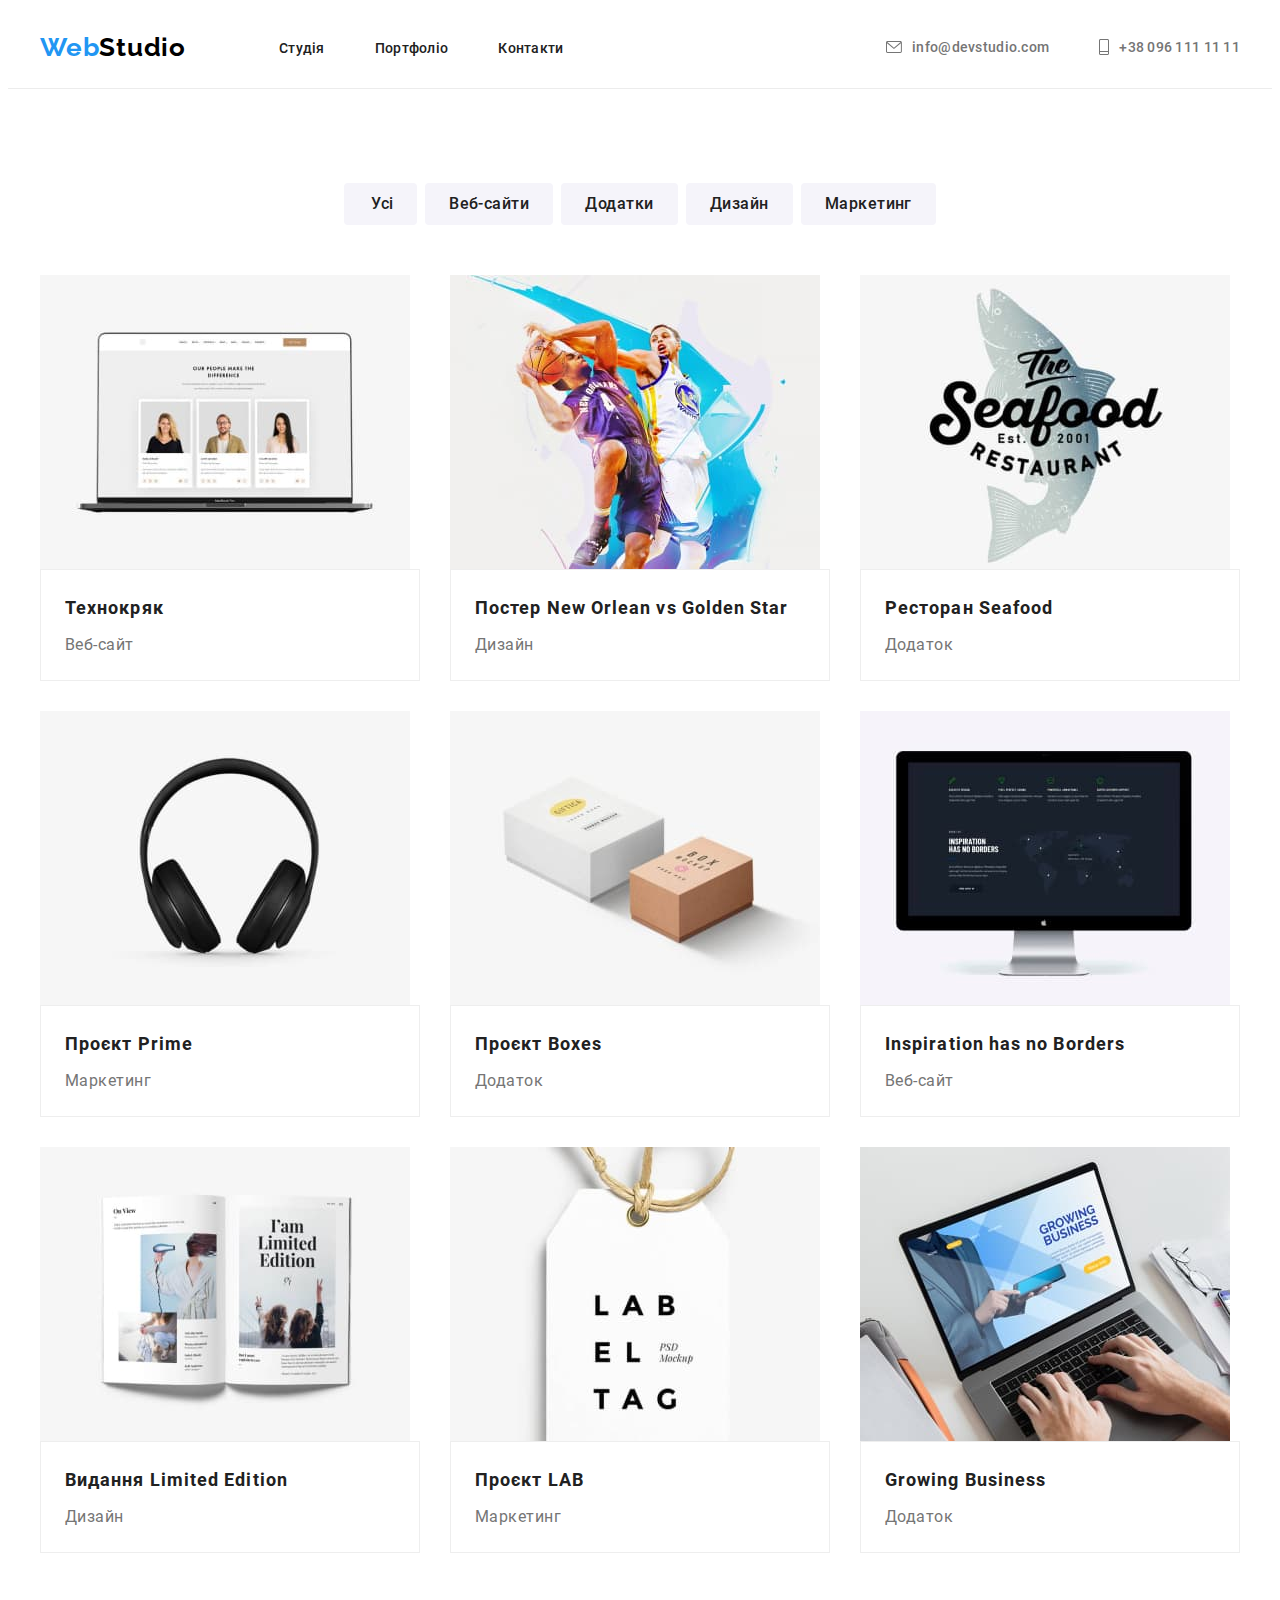
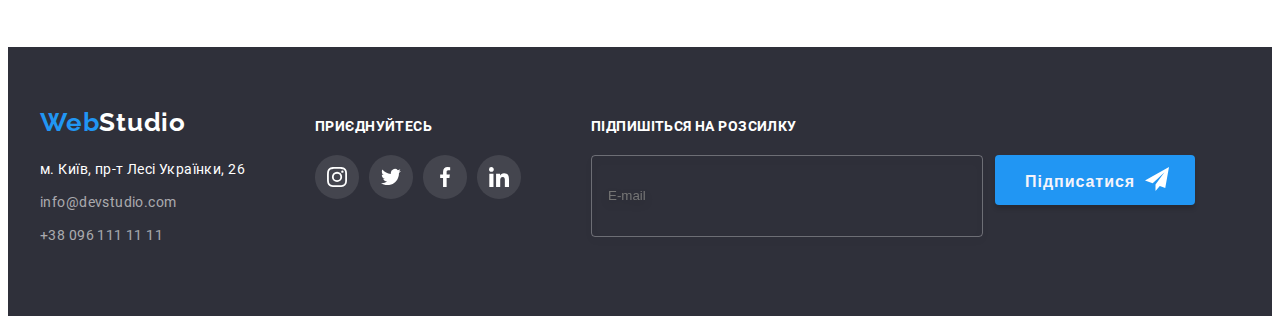
==== portfolio.html @ fa2da6f5 "homework8_start" ====
<!DOCTYPE html>
<html lang="uk">
  <head>
    <meta charset="UTF-8" />
    <meta http-equiv="X-UA-Compatible" content="IE=edge" />
    <meta name="viewport" content="width=device-width, initial-scale=1.0" />
    <title>Document</title>
    <link rel="preconnect" href="https://fonts.googleapis.com" />
    <link rel="preconnect" href="https://fonts.gstatic.com" crossorigin />
    <link
      href="https://fonts.googleapis.com/css2?family=Raleway:wght@700&family=Roboto:wght@400;500;700;900&display=swap"
      rel="stylesheet"
    />
    <link
      rel="stylesheet"
      href="https://cdnjs.cloudflare.com/ajax/libs/modern-normalize/1.1.0/modern-normalize.min.css"
      integrity="sha512-wpPYUAdjBVSE4KJnH1VR1HeZfpl1ub8YT/NKx4PuQ5NmX2tKuGu6U/JRp5y+Y8XG2tV+wKQpNHVUX03MfMFn9Q=="
      crossorigin="anonymous"
      referrerpolicy="no-referrer"
    />
    <link rel="stylesheet" href="./css/styles.css" />
    <link rel="stylesheet" href="./css/main.min.css" />
  </head>
  <body>
    <header class="header">
      <div class="container header__container">
        <nav class="navigation">
          <!-- Логотип -->
          <a class="logo navigation__logo link" href="./index.html"
            >Web<span class="logo__header logo__header--dark">Studio</span>
          </a>

          <ul class="menu list">
            <li>
              <a class="menu__item link" href="./index.html">Студія</a>
            </li>

            <li>
              <a class="menu__item link current" href="./portfolio.html"
                >Портфоліо</a
              >
            </li>

            <li><a class="menu__item link" href="">Контакти</a></li>
          </ul>
        </nav>

        <ul class="connect list">
          <li>
            <a class="connect__link link" href="mailto:info@devstudio.com"
              ><svg class="letter-icon" width="16" height="12">
                <use href="./images/symbol-defs.svg#icon-letter"></use></svg
              >info@devstudio.com</a
            >
          </li>

          <li>
            <a class="connect__link link" href="tel:+380961111111"
              ><svg class="phone-icon" width="10" height="16">
                <use href="./images/symbol-defs.svg#icon-phone"></use></svg
              >+38 096 111 11 11</a
            >
          </li>
        </ul>
      </div>
    </header>
    <main>
      <!--Фільтри -->
      <section class="filter">
        <h2 class="visually-hidden">Filter</h2>
        <div class="container">
          <ul class="list list-filter">
            <li class="filter-btn">
              <button class="button-secondary filter-item link" type="button">
                Усі
              </button>
            </li>

            <li class="filter-btn">
              <button class="button-secondary filter-item link" type="button">
                Веб-сайти
              </button>
            </li>

            <li class="filter-btn">
              <button class="button-secondary filter-item link" type="button">
                Додатки
              </button>
            </li>

            <li class="filter-btn">
              <button class="button-secondary filter-item link" type="button">
                Дизайн
              </button>
            </li>

            <li class="filter-btn">
              <button class="button-secondary filter-item link" type="button">
                Маркетинг
              </button>
            </li>
          </ul>
        </div>

        <!-- Наші проекти -->
        <div class="container">
          <ul class="list list-projects">
            <li class="item-projects">
              <a href="" class="projects-link link">
                <div class="projects-top-wrap">
                  <img src="./images/port1.jpg" alt="три людини" width="370" />
                  <p class="projects-top-text">
                    Ресурс пропонує комплексні пропозиції з різним рівнем
                    функціоналу та сервісів. Все це дозволить відвідувачу
                    отримати вичерпні відомості про компанію чи приватну особу.
                  </p>
                </div>
                <div class="item-projects-group">
                  <h3 class="projects-title">Технокряк</h3>
                  <p class="projects-text">Веб-сайт</p>
                </div>
              </a>
            </li>

            <li class="item-projects">
              <a href="" class="projects-link link">
                <div class="projects-top-wrap">
                  <img
                    src="./images/port2.jpg"
                    alt="два баскетболіста"
                    width="370"
                  />
                  <p class="projects-top-text">
                    Ресурс пропонує комплексні пропозиції з різним рівнем
                    функціоналу та сервісів. Все це дозволить відвідувачу
                    отримати вичерпні відомості про компанію чи приватну особу.
                  </p>
                </div>
                <div class="item-projects-group">
                  <h3 class="projects-title">
                    Постер New Orlean vs Golden Star
                  </h3>
                  <p class="projects-text">Дизайн</p>
                </div>
              </a>
            </li>

            <li class="item-projects">
              <a href="" class="projects-link link">
                <div class="projects-top-wrap">
                  <img
                    src="./images/port3.jpg"
                    alt="логотип ресторану"
                    width="370"
                  />
                  <p class="projects-top-text">
                    Ресурс пропонує комплексні пропозиції з різним рівнем
                    функціоналу та сервісів. Все це дозволить відвідувачу
                    отримати вичерпні відомості про компанію чи приватну особу.
                  </p>
                </div>
                <div class="item-projects-group">
                  <h3 class="projects-title">Ресторан Seafood</h3>
                  <p class="projects-text">Додаток</p>
                </div>
              </a>
            </li>

            <li class="item-projects">
              <a href="" class="projects-link link">
                <div class="projects-top-wrap">
                  <img src="./images/port4.jpg" alt="навушники" width="370" />
                  <p class="projects-top-text">
                    Ресурс пропонує комплексні пропозиції з різним рівнем
                    функціоналу та сервісів. Все це дозволить відвідувачу
                    отримати вичерпні відомості про компанію чи приватну особу.
                  </p>
                </div>
                <div class="item-projects-group">
                  <h3 class="projects-title">Проєкт Prime</h3>
                  <p class="projects-text">Маркетинг</p>
                </div>
              </a>
            </li>

            <li class="item-projects">
              <a href="" class="projects-link link">
                <div class="projects-top-wrap">
                  <img
                    src="./images/port5.jpg"
                    alt="дві коробочки"
                    width="370"
                  />
                  <p class="projects-top-text">
                    Ресурс пропонує комплексні пропозиції з різним рівнем
                    функціоналу та сервісів. Все це дозволить відвідувачу
                    отримати вичерпні відомості про компанію чи приватну особу.
                  </p>
                </div>
                <div class="item-projects-group">
                  <h3 class="projects-title">Проєкт Boxes</h3>
                  <p class="projects-text">Додаток</p>
                </div>
              </a>
            </li>

            <li class="item-projects">
              <a href="" class="projects-link link">
                <div class="projects-top-wrap">
                  <img src="./images/port6.jpg" alt="монітор" width="370" />
                  <p class="projects-top-text">
                    Ресурс пропонує комплексні пропозиції з різним рівнем
                    функціоналу та сервісів. Все це дозволить відвідувачу
                    отримати вичерпні відомості про компанію чи приватну особу.
                  </p>
                </div>
                <div class="item-projects-group">
                  <h3 class="projects-title">Inspiration has no Borders</h3>
                  <p class="projects-text">Веб-сайт</p>
                </div>
              </a>
            </li>

            <li class="item-projects">
              <a href="" class="projects-link link">
                <div class="projects-top-wrap">
                  <img
                    src="./images/port7.jpg"
                    alt="відкрита книга"
                    width="370"
                  />
                  <p class="projects-top-text">
                    Ресурс пропонує комплексні пропозиції з різним рівнем
                    функціоналу та сервісів. Все це дозволить відвідувачу
                    отримати вичерпні відомості про компанію чи приватну особу.
                  </p>
                </div>
                <div class="item-projects-group">
                  <h3 class="projects-title">Видання Limited Edition</h3>
                  <p class="projects-text">Дизайн</p>
                </div>
              </a>
            </li>

            <li class="item-projects">
              <a href="" class="projects-link link">
                <div class="projects-top-wrap">
                  <img src="./images/port8.jpg" alt="бірка" width="370" />
                  <p class="projects-top-text">
                    Ресурс пропонує комплексні пропозиції з різним рівнем
                    функціоналу та сервісів. Все це дозволить відвідувачу
                    отримати вичерпні відомості про компанію чи приватну особу.
                  </p>
                </div>
                <div class="item-projects-group">
                  <h3 class="projects-title">Проєкт LAB</h3>
                  <p class="projects-text">Маркетинг</p>
                </div>
              </a>
            </li>

            <li class="item-projects">
              <a href="" class="projects-link link">
                <div class="projects-top-wrap">
                  <img
                    src="./images/port9.jpg"
                    alt="робота за ноутом"
                    width="370"
                  />
                  <p class="projects-top-text">
                    Ресурс пропонує комплексні пропозиції з різним рівнем
                    функціоналу та сервісів. Все це дозволить відвідувачу
                    отримати вичерпні відомості про компанію чи приватну особу.
                  </p>
                </div>
                <div class="item-projects-group">
                  <h3 class="projects-title">Growing Business</h3>
                  <p class="projects-text">Додаток</p>
                </div>
              </a>
            </li>
          </ul>
        </div>
      </section>
    </main>

    <!-- Футер -->
    <footer class="footer">
      <div class="container address-soc">
        <div class="footer-address">
          <!-- Логотип -->
          <a class="footer-address-logo logo link" href="./index.html"
            >Web<span class="logo__footer logo__footer--dark">Studio</span></a
          >
          <address>
            <ul class="list address">
              <li class="list-address-item">
                <a
                  class="address-link link place"
                  href="https://goo.gl/maps/hLcqQ8hYVYnPVfHX9"
                  target="_blank"
                  rel="noopener noreferrer nofollow"
                  >м. Київ, пр-т Лесі Українки, 26</a
                >
              </li>

              <li class="list-address-item">
                <a class="address-link link" href="mailto:info@devstudio.com"
                  >info@devstudio.com</a
                >
              </li>

              <li class="list-address-item">
                <a class="address-link link" href="tel:+380961111111"
                  >+38 096 111 11 11</a
                >
              </li>
            </ul>
          </address>
        </div>

        <div class="footer-soc">
          <p class="footer-soc-title">приєднуйтесь</p>
          <ul class="footer-soc-list list">
            <li class="footer-soc-list-item">
              <a href="" class="footer-soc-link">
                <svg class="footer-soc-icon" width="20" height="20">
                  <use href="./images/symbol-defs.svg#icon-instagram"></use>
                </svg>
              </a>
            </li>
            <li class="footer-soc-list-item">
              <a href="" class="footer-soc-link">
                <svg class="footer-soc-icon" width="20" height="20">
                  <use href="./images/symbol-defs.svg#icon-twitter"></use>
                </svg>
              </a>
            </li>
            <li class="footer-soc-list-item">
              <a href="" class="footer-soc-link">
                <svg class="footer-soc-icon" width="20" height="20">
                  <use href="./images/symbol-defs.svg#icon-facebook"></use>
                </svg>
              </a>
            </li>
            <li class="footer-soc-list-item">
              <a href="" class="footer-soc-link">
                <svg class="footer-soc-icon" width="20" height="20">
                  <use href="./images/symbol-defs.svg#icon-linkedin"></use>
                </svg>
              </a>
            </li>
          </ul>
        </div>
        <div class="footer-form">
          <form class="form-subscribe">
            <label for="email-letter" class="subscribe-title"
              >Підпишіться на розсилку</label
            >
            <div class="subscribe">
              <input
                type="email"
                name="email-letter"
                id="email-letter"
                class="subscribe-email"
                placeholder="E-mail"
              />
              <button type="submit" class="button-submit subscribe-button">
                Підписатися
                <span
                  ><svg class="button-icon-plane" width="24" height="24">
                    <use href="./images/symbol-defs.svg#icon-plane"></use></svg
                ></span>
              </button>
            </div>
          </form>
        </div>
      </div>
    </footer>
  </body>
</html>
---- css/main.min.css ----
@font-face{font-family:"Roboto";font-style:normal;font-weight:400;src:url("../fonts/roboto-v30-latin_cyrillic-regular.eot");src:local(""),url("../fonts/roboto-v30-latin_cyrillic-regular.eot?#iefix") format("embedded-opentype"),url("../fonts/roboto-v30-latin_cyrillic-regular.woff2") format("woff2"),url("../fonts/roboto-v30-latin_cyrillic-regular.woff") format("woff"),url("../fonts/roboto-v30-latin_cyrillic-regular.ttf") format("truetype"),url("../fonts/roboto-v30-latin_cyrillic-regular.svg#Roboto") format("svg")}@font-face{font-family:"Roboto";font-style:normal;font-weight:500;src:url("../fonts/roboto-v30-latin_cyrillic-500.eot");src:local(""),url("../fonts/roboto-v30-latin_cyrillic-500.eot?#iefix") format("embedded-opentype"),url("../fonts/roboto-v30-latin_cyrillic-500.woff2") format("woff2"),url("../fonts/roboto-v30-latin_cyrillic-500.woff") format("woff"),url("../fonts/roboto-v30-latin_cyrillic-500.ttf") format("truetype"),url("../fonts/roboto-v30-latin_cyrillic-500.svg#Roboto") format("svg")}@font-face{font-family:"Roboto";font-style:normal;font-weight:700;src:url("../fonts/roboto-v30-latin_cyrillic-700.eot");src:local(""),url("../fonts/roboto-v30-latin_cyrillic-700.eot?#iefix") format("embedded-opentype"),url("../fonts/roboto-v30-latin_cyrillic-700.woff2") format("woff2"),url("../fonts/roboto-v30-latin_cyrillic-700.woff") format("woff"),url("../fonts/roboto-v30-latin_cyrillic-700.ttf") format("truetype"),url("../fonts/roboto-v30-latin_cyrillic-700.svg#Roboto") format("svg")}@font-face{font-family:"Roboto";font-style:normal;font-weight:900;src:url("../fonts/roboto-v30-latin_cyrillic-900.eot");src:local(""),url("../fonts/roboto-v30-latin_cyrillic-900.eot?#iefix") format("embedded-opentype"),url("../fonts/roboto-v30-latin_cyrillic-900.woff2") format("woff2"),url("../fonts/roboto-v30-latin_cyrillic-900.woff") format("woff"),url("../fonts/roboto-v30-latin_cyrillic-900.ttf") format("truetype"),url("../fonts/roboto-v30-latin_cyrillic-900.svg#Roboto") format("svg")}@font-face{font-family:"Raleway";font-style:normal;font-weight:400;src:url("../fonts/raleway-v28-latin-regular.eot");src:local(""),url("../fonts/raleway-v28-latin-regular.eot?#iefix") format("embedded-opentype"),url("../fonts/raleway-v28-latin-regular.woff2") format("woff2"),url("../fonts/raleway-v28-latin-regular.woff") format("woff"),url("../fonts/raleway-v28-latin-regular.ttf") format("truetype"),url("../fonts/raleway-v28-latin-regular.svg#Raleway") format("svg")}@font-face{font-family:"Raleway";font-style:normal;font-weight:700;src:url("../fonts/raleway-v28-latin-700.eot");src:local(""),url("../fonts/raleway-v28-latin-700.eot?#iefix") format("embedded-opentype"),url("../fonts/raleway-v28-latin-700.woff2") format("woff2"),url("../fonts/raleway-v28-latin-700.woff") format("woff"),url("../fonts/raleway-v28-latin-700.ttf") format("truetype"),url("../fonts/raleway-v28-latin-700.svg#Raleway") format("svg")}:root{--primary-text-color: #757575;--color-logo: #000000;--title-text-color: #212121;--accent-color: #2196f3;--color-btn: #f5f4fa;--primary-bg-color: #ffffff;--color-hero-text: #ffffff;--color-address-link: rgba(255, 255, 255, 0.6);--color-icon: #afb1b8;--color-overlay: rgba(33, 150, 243, 0.9)}.clients-title,.activity__title,.team-title{font-size:36px;line-height:1.2;text-align:center;letter-spacing:.03em}.visually-hidden{position:absolute;white-space:nowrap;width:1px;height:1px;overflow:hidden;border:0;padding:0;clip:rect(0 0 0 0);-webkit-clip-path:inset(50%);clip-path:inset(50%);margin:-1px}p,h1,h2,h3,h4,h5,h6{margin:0}ul,ol{margin:0;padding-left:0}button{cursor:pointer}img{display:block;max-width:100%;height:auto}body{font-family:"Roboto","sans-serif";background-color:var(--primary-bg-color);color:var(--primary-text-color)}.list{list-style:none}.link{text-decoration:none}section{padding:94px 0}.section-title,.activity__title,.team-title,.filter-title,.projects-title,.clients-title{color:var(--title-text-color)}.container{width:1200px;padding-left:15px;padding-right:15px;margin:0 auto;align-items:center}.button-primary{border-radius:4px;height:50px;min-width:216px;font-family:inherit;color:var(--color-btn);background-color:var(--accent-color);font-weight:700;font-size:16px;line-height:1.88;letter-spacing:.06em;text-align:center;box-shadow:0px 4px 4px rgba(0,0,0,.15);border-color:rgba(0,0,0,0);transition:color 250ms cubic-bezier(0.4, 0, 0.2, 1),background-color 250ms cubic-bezier(0.4, 0, 0.2, 1)}.button-primary:hover,.button-primary:focus{color:var(--title-text-color);background-color:var(--color-btn)}.button-secondary{display:block;padding:6px 22px;font-family:inherit;color:var(--title-text-color);background-color:var(--color-btn);font-weight:500;font-size:16px;line-height:1.63;letter-spacing:.03em;text-align:center;cursor:pointer;border-color:rgba(0,0,0,0);border-radius:4px;transition:color 250ms cubic-bezier(0.4, 0, 0.2, 1),background-color 250ms cubic-bezier(0.4, 0, 0.2, 1),box-shadow 250ms cubic-bezier(0.4, 0, 0.2, 1)}.button-secondary:hover,.button-secondary:focus{color:var(--color-btn);background-color:var(--accent-color);box-shadow:0px 3px 1px rgba(0,0,0,.1),0px 1px 2px rgba(0,0,0,.08),0px 2px 2px rgba(0,0,0,.12)}.backdrop{position:fixed;top:0;width:100%;height:100%;background-color:rgba(0,0,0,.2);transition:opacity 250ms cubic-bezier(0.4, 0, 0.2, 1),visibility 250ms cubic-bezier(0.4, 0, 0.2, 1)}.modal{width:528px;min-height:581px;padding:40px 45px 40px 35px;background-color:var(--primary-bg-color);box-shadow:0px 1px 3px rgba(0,0,0,.12),0px 1px 1px rgba(0,0,0,.14),0px 2px 1px rgba(0,0,0,.2);border-radius:4px;position:absolute;top:50%;left:50%;transform:translate(-50%, -50%) scaleY(1);transition:transform 250ms cubic-bezier(0.4, 0, 0.2, 1)}.modal-btn{width:30px;height:30px;display:flex;align-items:center;justify-content:center;background:#fff;border:1px solid rgba(0,0,0,.1);border-radius:50%;background-color:rgba(0,0,0,0);position:absolute;right:8px;top:8px;transition:fill 250ms cubic-bezier(0.4, 0, 0.2, 1)}.modal-btn:hover,.modal-btn:focus{fill:var(--accent-color)}.is-hidden{opacity:0;visibility:hidden;pointer-events:none}.backdrop.is-hidden .modal{transform:translate(-50%, -50%) scaleY(0)}.modal-title{margin-bottom:12px;font-weight:700;font-size:20px;line-height:1.15;letter-spacing:.03em;text-align:center;color:var(--title-text-color)}.modal-input{width:100%;margin-bottom:12px;margin-right:5px;height:40px;padding-left:42px;border:1px solid rgba(33,33,33,.2);border-radius:4px;outline:rgba(0,0,0,0);transition:border 250ms cubic-bezier(0.4, 0, 0.2, 1)}.modal-input:focus{border:1px solid var(--accent-color);border-radius:4px}.input-wrap{position:relative}.modal-input-icon{position:absolute;top:0px;left:12px;transform:translateY(50%);transition:fill 250ms cubic-bezier(0.4, 0, 0.2, 1)}.modal-input:focus+.modal-input-icon{fill:var(--accent-color)}.modal-label{display:block;margin-bottom:4px;font-weight:400;font-size:12px;line-height:1.16;letter-spacing:.01em;color:var(--primary-text-color)}.modal-comment{width:100%;height:120px;padding:12px 16px;margin-bottom:20px;resize:none;font-weight:400;font-size:12px;line-height:1.16;letter-spacing:.01em;color:rgba(117,117,117,.5);border:1px solid rgba(33,33,33,.2);border-radius:4px;outline:rgba(0,0,0,0);transition:border 250ms cubic-bezier(0.4, 0, 0.2, 1)}.modal-comment:focus{border:1px solid var(--accent-color);border-radius:4px}.modal-comment::-moz-placeholder{font-weight:400;font-size:12px;line-height:1.16;letter-spacing:.01em;color:rgba(117,117,117,.5)}.modal-comment:-ms-input-placeholder{font-weight:400;font-size:12px;line-height:1.16;letter-spacing:.01em;color:rgba(117,117,117,.5)}.modal-comment::placeholder{font-weight:400;font-size:12px;line-height:1.16;letter-spacing:.01em;color:rgba(117,117,117,.5)}.modal-field{padding-left:12px}.modal-terms{display:flex;align-items:center;position:relative;font-size:14px;line-height:1.71;letter-spacing:.03em;color:var(--primary-text-color)}.modal-terms span{width:16px;height:15px;border:2px solid #111319;border-radius:2px;margin-right:10px;display:flex;align-items:center;justify-content:center;fill:rgba(0,0,0,0);transition:background-color 250ms cubic-bezier(0.4, 0, 0.2, 1),border-color 250ms cubic-bezier(0.4, 0, 0.2, 1),fill 250ms cubic-bezier(0.4, 0, 0.2, 1)}.input-check:checked+.modal-terms span{background-color:var(--accent-color);border-color:rgba(0,0,0,0);fill:var(--color-btn)}.modal-terms-link{display:inline-block;font-weight:400;font-size:14px;line-height:1.71;letter-spacing:.03em;text-align:center;-webkit-text-decoration-line:underline;text-decoration-line:underline;color:var(--accent-color)}.terms{width:16px;height:15px;margin-bottom:0px;vertical-align:middle}.button-submit{display:block;margin:auto;margin-top:30px;padding:10px 52px;width:200px;height:50px;font-weight:700;font-size:16px;line-height:1.88;letter-spacing:.06em;color:var(--color-btn);background:var(--accent-color);box-shadow:0px 4px 4px rgba(0,0,0,.15);border-radius:4px;border-color:rgba(0,0,0,0)}.header{padding-top:24px;padding-bottom:25px;background-color:#fff;border-bottom:1px solid #ececec}.header__container{display:flex;align-items:center}.navigation{display:flex;align-items:center}.menu{display:flex;gap:50px}.navigation__logo{margin-right:93px}.connect{display:flex;margin-left:auto;gap:50px}.logo__header--dark{color:var(--color-logo)}.logo__header--dark:hover{color:var(--accent-color)}a.logo.link:focus .logo__header--dark:not(:focus){color:var(--accent-color)}.logo{font-family:"Raleway","sans-serif";color:var(--accent-color);font-weight:700;font-size:26px;line-height:1.19;letter-spacing:.03em;transition:color 250ms cubic-bezier(0.4, 0, 0.2, 1)}.menu__item,.connect__link{font-weight:500;font-size:14px;line-height:1.2;letter-spacing:.02em;transition:color 250ms cubic-bezier(0.4, 0, 0.2, 1)}.menu__item{color:var(--title-text-color);position:relative}.menu__item::after{content:"";display:block;margin-top:28px;width:100%;min-height:4px;background-color:var(--accent-color);border-radius:2px;position:absolute;transform:scaleX(0);transition:transform 250ms cubic-bezier(0.4, 0, 0.2, 1)}.menu .link:hover,.menu .link:focus,.connect .link:hover,.connect .link:focus{color:var(--accent-color)}.menu.link.current{color:var(--accent-color)}.menu.link.current::after{transform:scaleX(1)}.filter .link.current{color:var(--accent-color)}.connect__link{color:var(--primary-text-color);display:flex;align-items:center;justify-content:center;fill:var(--primary-text-color)}.connect__link:hover,.connect__link:focus{fill:var(--accent-color)}.letter-icon,.phone-icon{margin-right:10px;transition:fill 250ms cubic-bezier(0.4, 0, 0.2, 1)}.hero{padding:200px 0;margin:0 auto;max-width:1600px;text-align:center;background-color:#212121;background-image:linear-gradient(rgba(47, 48, 58, 0.4), rgba(47, 48, 58, 0.4)),url("../images/Hero.jpg");background-repeat:no-repeat;background-position:center;background-size:cover}.hero__title{margin-bottom:30px;margin-left:auto;margin-right:auto;max-width:696px;color:var(--color-hero-text);font-weight:900;font-size:44px;line-height:1.4;letter-spacing:.06em;text-transform:uppercase}.features__list{display:flex;gap:30px}.features__item::before{content:"";height:120px;margin-bottom:30px;background-repeat:no-repeat;background-position:center;background-size:70px;background-color:#f5f4fa;display:block;border-radius:4px}.icon-antenna::before{background-image:url(../images/antenna.svg)}.icon-clock::before{background-image:url(../images/clock.svg)}.icon-diagram::before{background-image:url(../images/diagram.svg)}.icon-astronaut::before{background-image:url(../images/astronaut.svg)}.features__title{margin-bottom:10px;font-size:14px;line-height:1.14;letter-spacing:.03em;text-transform:uppercase}.features__list .features__title{color:var(--title-text-color)}.features__text{font-size:14px;line-height:1.71;letter-spacing:.03em}.activity{padding-top:0}.activity__list{display:flex;gap:30px}.activity__item{width:calc((100% - 60px)/3)}.activity__title,.team-title{margin-bottom:50px}.activity__thumb{position:relative}.activity__text{position:absolute;bottom:0;width:100%;height:70px;padding:27px 107px;font-family:inherit;font-weight:700;font-size:14px;line-height:1.14;letter-spacing:.03em;text-align:center;text-transform:uppercase;color:var(--color-hero-text);background-color:rgba(47,48,58,.8)}.team{background-color:#f5f4fa}.team-card-content{padding-bottom:30px}.team-list{display:flex;gap:30px}.team-list-item{width:calc((100% - 90px)/4);box-shadow:0px 1px 3px rgba(0,0,0,.12),0px 1px 1px rgba(0,0,0,.14),0px 2px 1px rgba(0,0,0,.2);border-radius:0px 0px 4px 4px;background-color:var(--primary-bg-color)}.team-list-title{margin-top:30px;color:var(--title-text-color);font-weight:500;font-size:16px;line-height:1.2;letter-spacing:.03em;text-align:center}.team-text{margin-top:10px;margin-bottom:16px;font-size:16px;line-height:1.2;letter-spacing:.03em;text-align:center}.team-soc-list{display:flex;justify-content:center;gap:10px}.team-soc-item{height:44px;width:44px}.team-soc-link{display:flex;align-items:center;justify-content:center;width:100%;height:100%;border-radius:50%;fill:var(--color-icon);transition:background-color 250ms cubic-bezier(0.4, 0, 0.2, 1),fill 250ms cubic-bezier(0.4, 0, 0.2, 1)}.team-soc-link:hover,.team-soc-link:focus{background-color:var(--accent-color);fill:var(--primary-bg-color)}.clients-title{margin-bottom:50px;font-weight:700}.clients-list{display:flex;justify-content:center;gap:30px}.clients-list-item{width:170px;height:92px}.clients-list-link{display:flex;align-items:center;justify-content:center;width:100%;height:100%;border:1px solid var(--color-icon);border-radius:4px;fill:var(--color-icon);transition:fill 250ms cubic-bezier(0.4, 0, 0.2, 1),border 250ms cubic-bezier(0.4, 0, 0.2, 1)}.clients-list-link:hover,.clients-list-link:focus{border:1px solid var(--accent-color);fill:var(--accent-color)}footer{padding:60px 15px;margin:0 auto;background:#2f303a}.footer-address{flex-shrink:0}.logo__footer--dark{color:var(--color-hero-text)}.logo__footer--dark:hover{color:var(--accent-color)}a.logo.link:focus .logo__footer--dark:not(:focus){color:var(--accent-color)}.address-soc{display:flex;align-items:baseline;gap:70px}.footer-soc-title{margin-bottom:20px;font-weight:700;font-size:14px;line-height:1.14;letter-spacing:.03em;text-transform:uppercase;color:var(--color-hero-text)}.footer-soc-list{display:flex;justify-content:center;gap:10px}.footer-soc-list-item{height:44px;width:44px}.footer-soc-link{display:flex;align-items:center;justify-content:center;width:100%;height:100%;border-radius:50%;background-color:rgba(255,255,255,.1);fill:var(--primary-bg-color);transition:background-color 250ms cubic-bezier(0.4, 0, 0.2, 1)}.footer-soc-link:hover,.footer-soc-link:focus{background-color:var(--accent-color)}.list-address-item{margin-bottom:9px}ul.list.address:nth-child(1){margin-top:20px}.address-link{color:var(--color-address-link);font-style:normal;font-size:14px;line-height:1.71;letter-spacing:.03em;transition:color 250ms cubic-bezier(0.4, 0, 0.2, 1)}.address-link:hover,.address-link:focus{color:var(--accent-color)}.place{color:var(--color-hero-text)}.footer-form{margin-right:93px}.subscribe-title{display:block;margin-bottom:20px;font-weight:700;font-size:14px;line-height:1.14;letter-spacing:.03em;text-transform:uppercase;color:var(--color-hero-text)}.subscribe{display:flex;gap:12px}.subscribe-email{width:358px;height:50px;padding:15px 16px;color:var(--primary-bg-color);background-color:rgba(0,0,0,0);border:1px solid rgba(255,255,255,.3);filter:drop-shadow(0px 4px 4px rgba(0, 0, 0, 0.15));border-radius:4px}.button-submit.subscribe-button{display:flex;gap:10px;margin:0;padding:10px 28px}.list-filter{display:flex;gap:8px;margin-bottom:50px;align-items:center;justify-content:center}.filter-btn:first-child .button-secondary{max-width:73px;padding:6px 25px}.projects-title{margin-bottom:4px;font-size:18px;line-height:2;letter-spacing:.06em}.projects-text{font-size:16px;line-height:1.87;letter-spacing:.03em}.list-projects{display:flex;flex-wrap:wrap}.projects-link{display:block;color:var(--primary-text-color);transition:box-shadow 250ms cubic-bezier(0.4, 0, 0.2, 1)}.projects-link:focus,.projects-link:hover{box-shadow:0px 1px 1px rgba(0,0,0,.12),0px 4px 4px rgba(0,0,0,.06),1px 4px 6px rgba(0,0,0,.16)}.item-projects-group{padding:20px 24px;border:1px solid #eee}.item-projects{width:calc((100% - 60px)/3);margin-right:30px;margin-bottom:30px}.item-projects:nth-child(3n){margin-right:0px}.item-projects:nth-last-child(-n+3){margin-bottom:0px}.projects-top-wrap{position:relative;overflow:hidden}.projects-top-text{position:absolute;top:0;left:0;height:100%;padding:63px 24px;font-family:inherit;font-weight:400;font-size:18px;line-height:1.56;letter-spacing:.03em;color:var(--color-hero-text);background-color:var(--color-overlay);transform:translateY(100%);transition:transform 250ms cubic-bezier(0.4, 0, 0.2, 1)}.item-projects:hover .projects-top-text{transform:translateY(0)}/*# sourceMappingURL=main.min.css.map */
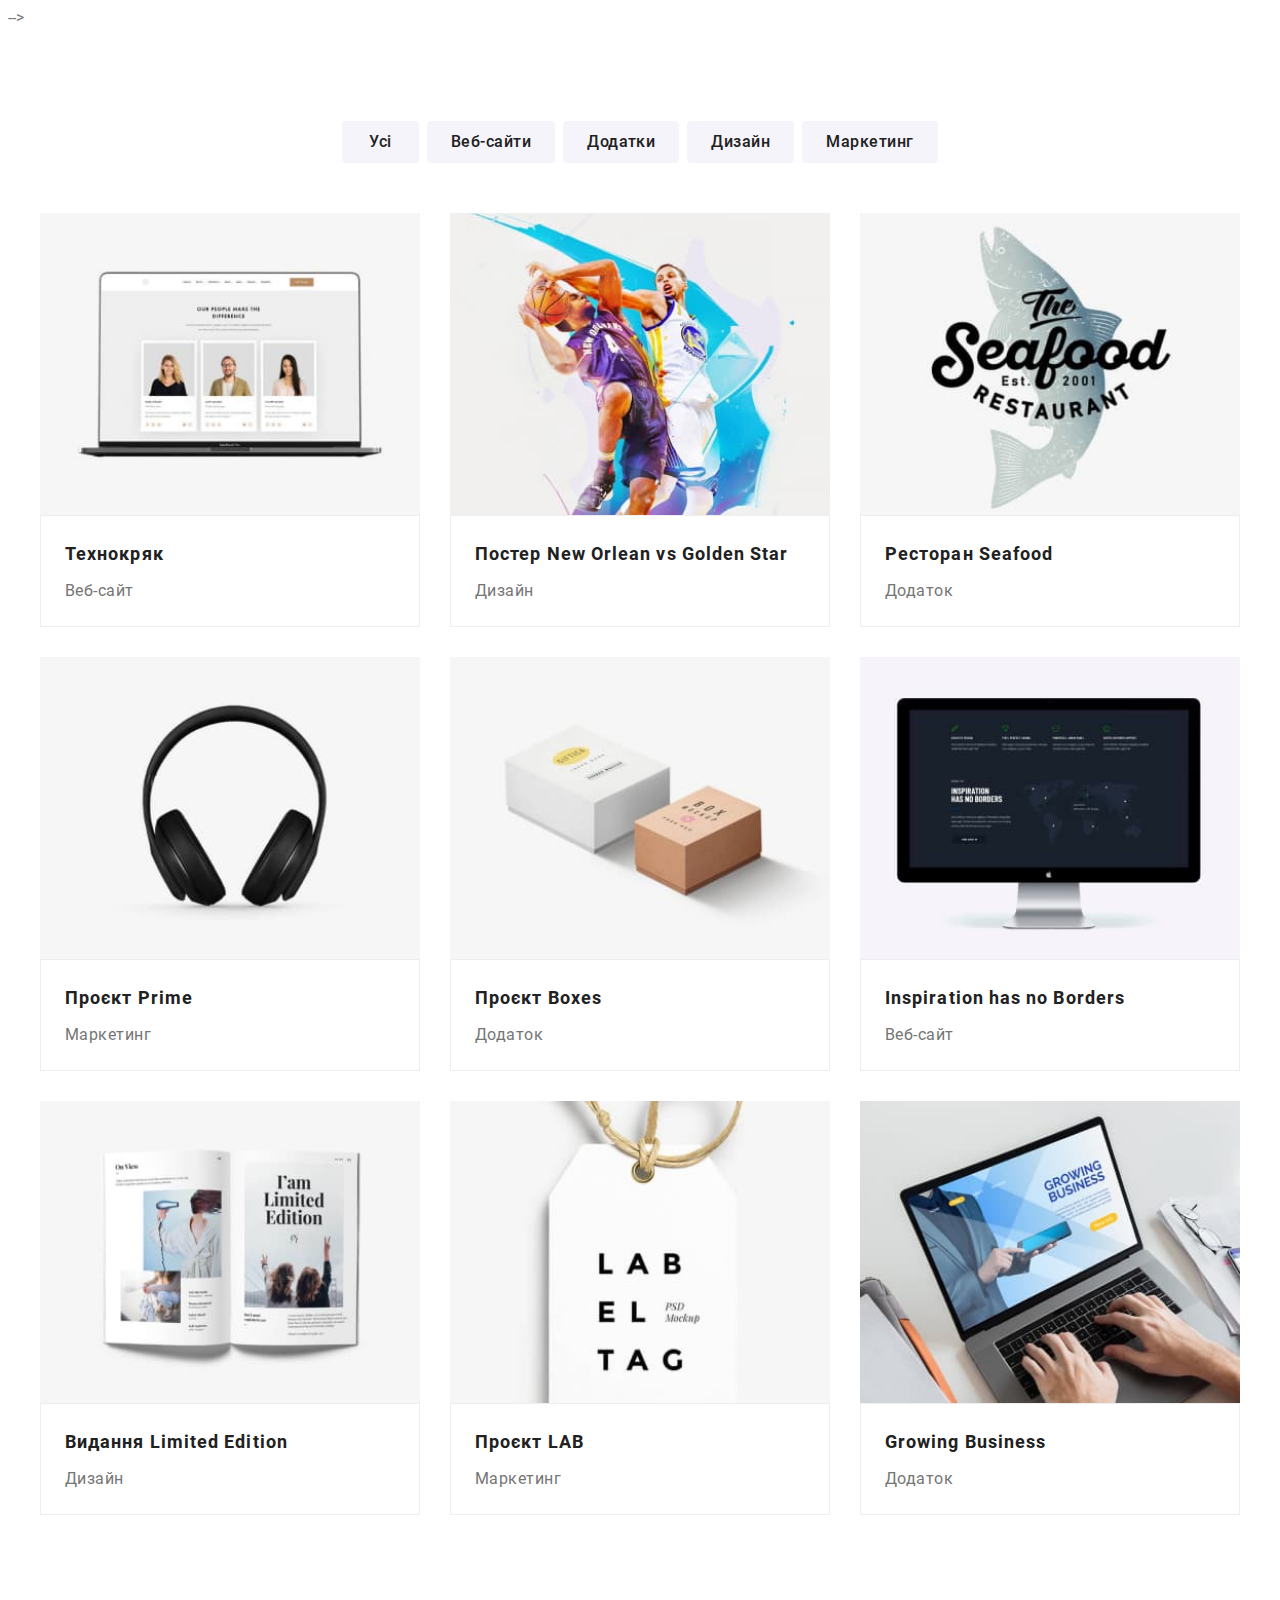
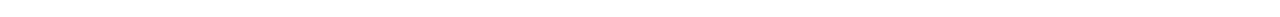
==== commit e3f2a2eb: "hw8_start_img" ====
--- a/portfolio.html
+++ b/portfolio.html
@@ -22,11 +22,11 @@
     <link rel="stylesheet" href="./css/main.min.css" />
   </head>
   <body>
-    <header class="header">
+    <!-- <header class="header">
       <div class="container header__container">
         <nav class="navigation">
           <!-- Логотип -->
-          <a class="logo navigation__logo link" href="./index.html"
+          <!-- <a class="logo navigation__logo link" href="./index.html"
             >Web<span class="logo__header logo__header--dark">Studio</span>
           </a>
 
@@ -63,7 +63,7 @@
           </li>
         </ul>
       </div>
-    </header>
+    </header> --> -->
     <main>
       <!--Фільтри -->
       <section class="filter">
@@ -106,7 +106,7 @@
         <div class="container">
           <ul class="list list-projects">
             <li class="item-projects">
-              <a href="" class="projects-link link">
+              <a href="#" class="projects-link link">
                 <div class="projects-top-wrap">
                   <img src="./images/port1.jpg" alt="три людини" width="370" />
                   <p class="projects-top-text">
@@ -285,11 +285,11 @@
     </main>
 
     <!-- Футер -->
-    <footer class="footer">
+    <!-- <footer class="footer">
       <div class="container address-soc">
-        <div class="footer-address">
+        <div class="footer-address"> -->
           <!-- Логотип -->
-          <a class="footer-address-logo logo link" href="./index.html"
+          <!-- <a class="footer-address-logo logo link" href="./index.html"
             >Web<span class="logo__footer logo__footer--dark">Studio</span></a
           >
           <address>
@@ -376,6 +376,6 @@
           </form>
         </div>
       </div>
-    </footer>
+    </footer> -->
   </body>
 </html>
--- a/css/main.min.css
+++ b/css/main.min.css
@@ -1 +1 @@
-@font-face{font-family:"Roboto";font-style:normal;font-weight:400;src:url("../fonts/roboto-v30-latin_cyrillic-regular.eot");src:local(""),url("../fonts/roboto-v30-latin_cyrillic-regular.eot?#iefix") format("embedded-opentype"),url("../fonts/roboto-v30-latin_cyrillic-regular.woff2") format("woff2"),url("../fonts/roboto-v30-latin_cyrillic-regular.woff") format("woff"),url("../fonts/roboto-v30-latin_cyrillic-regular.ttf") format("truetype"),url("../fonts/roboto-v30-latin_cyrillic-regular.svg#Roboto") format("svg")}@font-face{font-family:"Roboto";font-style:normal;font-weight:500;src:url("../fonts/roboto-v30-latin_cyrillic-500.eot");src:local(""),url("../fonts/roboto-v30-latin_cyrillic-500.eot?#iefix") format("embedded-opentype"),url("../fonts/roboto-v30-latin_cyrillic-500.woff2") format("woff2"),url("../fonts/roboto-v30-latin_cyrillic-500.woff") format("woff"),url("../fonts/roboto-v30-latin_cyrillic-500.ttf") format("truetype"),url("../fonts/roboto-v30-latin_cyrillic-500.svg#Roboto") format("svg")}@font-face{font-family:"Roboto";font-style:normal;font-weight:700;src:url("../fonts/roboto-v30-latin_cyrillic-700.eot");src:local(""),url("../fonts/roboto-v30-latin_cyrillic-700.eot?#iefix") format("embedded-opentype"),url("../fonts/roboto-v30-latin_cyrillic-700.woff2") format("woff2"),url("../fonts/roboto-v30-latin_cyrillic-700.woff") format("woff"),url("../fonts/roboto-v30-latin_cyrillic-700.ttf") format("truetype"),url("../fonts/roboto-v30-latin_cyrillic-700.svg#Roboto") format("svg")}@font-face{font-family:"Roboto";font-style:normal;font-weight:900;src:url("../fonts/roboto-v30-latin_cyrillic-900.eot");src:local(""),url("../fonts/roboto-v30-latin_cyrillic-900.eot?#iefix") format("embedded-opentype"),url("../fonts/roboto-v30-latin_cyrillic-900.woff2") format("woff2"),url("../fonts/roboto-v30-latin_cyrillic-900.woff") format("woff"),url("../fonts/roboto-v30-latin_cyrillic-900.ttf") format("truetype"),url("../fonts/roboto-v30-latin_cyrillic-900.svg#Roboto") format("svg")}@font-face{font-family:"Raleway";font-style:normal;font-weight:400;src:url("../fonts/raleway-v28-latin-regular.eot");src:local(""),url("../fonts/raleway-v28-latin-regular.eot?#iefix") format("embedded-opentype"),url("../fonts/raleway-v28-latin-regular.woff2") format("woff2"),url("../fonts/raleway-v28-latin-regular.woff") format("woff"),url("../fonts/raleway-v28-latin-regular.ttf") format("truetype"),url("../fonts/raleway-v28-latin-regular.svg#Raleway") format("svg")}@font-face{font-family:"Raleway";font-style:normal;font-weight:700;src:url("../fonts/raleway-v28-latin-700.eot");src:local(""),url("../fonts/raleway-v28-latin-700.eot?#iefix") format("embedded-opentype"),url("../fonts/raleway-v28-latin-700.woff2") format("woff2"),url("../fonts/raleway-v28-latin-700.woff") format("woff"),url("../fonts/raleway-v28-latin-700.ttf") format("truetype"),url("../fonts/raleway-v28-latin-700.svg#Raleway") format("svg")}:root{--primary-text-color: #757575;--color-logo: #000000;--title-text-color: #212121;--accent-color: #2196f3;--color-btn: #f5f4fa;--primary-bg-color: #ffffff;--color-hero-text: #ffffff;--color-address-link: rgba(255, 255, 255, 0.6);--color-icon: #afb1b8;--color-overlay: rgba(33, 150, 243, 0.9)}.clients-title,.activity__title,.team-title{font-size:36px;line-height:1.2;text-align:center;letter-spacing:.03em}.visually-hidden{position:absolute;white-space:nowrap;width:1px;height:1px;overflow:hidden;border:0;padding:0;clip:rect(0 0 0 0);-webkit-clip-path:inset(50%);clip-path:inset(50%);margin:-1px}p,h1,h2,h3,h4,h5,h6{margin:0}ul,ol{margin:0;padding-left:0}button{cursor:pointer}img{display:block;max-width:100%;height:auto}body{font-family:"Roboto","sans-serif";background-color:var(--primary-bg-color);color:var(--primary-text-color)}.list{list-style:none}.link{text-decoration:none}section{padding:94px 0}.section-title,.activity__title,.team-title,.filter-title,.projects-title,.clients-title{color:var(--title-text-color)}.container{width:1200px;padding-left:15px;padding-right:15px;margin:0 auto;align-items:center}.button-primary{border-radius:4px;height:50px;min-width:216px;font-family:inherit;color:var(--color-btn);background-color:var(--accent-color);font-weight:700;font-size:16px;line-height:1.88;letter-spacing:.06em;text-align:center;box-shadow:0px 4px 4px rgba(0,0,0,.15);border-color:rgba(0,0,0,0);transition:color 250ms cubic-bezier(0.4, 0, 0.2, 1),background-color 250ms cubic-bezier(0.4, 0, 0.2, 1)}.button-primary:hover,.button-primary:focus{color:var(--title-text-color);background-color:var(--color-btn)}.button-secondary{display:block;padding:6px 22px;font-family:inherit;color:var(--title-text-color);background-color:var(--color-btn);font-weight:500;font-size:16px;line-height:1.63;letter-spacing:.03em;text-align:center;cursor:pointer;border-color:rgba(0,0,0,0);border-radius:4px;transition:color 250ms cubic-bezier(0.4, 0, 0.2, 1),background-color 250ms cubic-bezier(0.4, 0, 0.2, 1),box-shadow 250ms cubic-bezier(0.4, 0, 0.2, 1)}.button-secondary:hover,.button-secondary:focus{color:var(--color-btn);background-color:var(--accent-color);box-shadow:0px 3px 1px rgba(0,0,0,.1),0px 1px 2px rgba(0,0,0,.08),0px 2px 2px rgba(0,0,0,.12)}.backdrop{position:fixed;top:0;width:100%;height:100%;background-color:rgba(0,0,0,.2);transition:opacity 250ms cubic-bezier(0.4, 0, 0.2, 1),visibility 250ms cubic-bezier(0.4, 0, 0.2, 1)}.modal{width:528px;min-height:581px;padding:40px 45px 40px 35px;background-color:var(--primary-bg-color);box-shadow:0px 1px 3px rgba(0,0,0,.12),0px 1px 1px rgba(0,0,0,.14),0px 2px 1px rgba(0,0,0,.2);border-radius:4px;position:absolute;top:50%;left:50%;transform:translate(-50%, -50%) scaleY(1);transition:transform 250ms cubic-bezier(0.4, 0, 0.2, 1)}.modal-btn{width:30px;height:30px;display:flex;align-items:center;justify-content:center;background:#fff;border:1px solid rgba(0,0,0,.1);border-radius:50%;background-color:rgba(0,0,0,0);position:absolute;right:8px;top:8px;transition:fill 250ms cubic-bezier(0.4, 0, 0.2, 1)}.modal-btn:hover,.modal-btn:focus{fill:var(--accent-color)}.is-hidden{opacity:0;visibility:hidden;pointer-events:none}.backdrop.is-hidden .modal{transform:translate(-50%, -50%) scaleY(0)}.modal-title{margin-bottom:12px;font-weight:700;font-size:20px;line-height:1.15;letter-spacing:.03em;text-align:center;color:var(--title-text-color)}.modal-input{width:100%;margin-bottom:12px;margin-right:5px;height:40px;padding-left:42px;border:1px solid rgba(33,33,33,.2);border-radius:4px;outline:rgba(0,0,0,0);transition:border 250ms cubic-bezier(0.4, 0, 0.2, 1)}.modal-input:focus{border:1px solid var(--accent-color);border-radius:4px}.input-wrap{position:relative}.modal-input-icon{position:absolute;top:0px;left:12px;transform:translateY(50%);transition:fill 250ms cubic-bezier(0.4, 0, 0.2, 1)}.modal-input:focus+.modal-input-icon{fill:var(--accent-color)}.modal-label{display:block;margin-bottom:4px;font-weight:400;font-size:12px;line-height:1.16;letter-spacing:.01em;color:var(--primary-text-color)}.modal-comment{width:100%;height:120px;padding:12px 16px;margin-bottom:20px;resize:none;font-weight:400;font-size:12px;line-height:1.16;letter-spacing:.01em;color:rgba(117,117,117,.5);border:1px solid rgba(33,33,33,.2);border-radius:4px;outline:rgba(0,0,0,0);transition:border 250ms cubic-bezier(0.4, 0, 0.2, 1)}.modal-comment:focus{border:1px solid var(--accent-color);border-radius:4px}.modal-comment::-moz-placeholder{font-weight:400;font-size:12px;line-height:1.16;letter-spacing:.01em;color:rgba(117,117,117,.5)}.modal-comment:-ms-input-placeholder{font-weight:400;font-size:12px;line-height:1.16;letter-spacing:.01em;color:rgba(117,117,117,.5)}.modal-comment::placeholder{font-weight:400;font-size:12px;line-height:1.16;letter-spacing:.01em;color:rgba(117,117,117,.5)}.modal-field{padding-left:12px}.modal-terms{display:flex;align-items:center;position:relative;font-size:14px;line-height:1.71;letter-spacing:.03em;color:var(--primary-text-color)}.modal-terms span{width:16px;height:15px;border:2px solid #111319;border-radius:2px;margin-right:10px;display:flex;align-items:center;justify-content:center;fill:rgba(0,0,0,0);transition:background-color 250ms cubic-bezier(0.4, 0, 0.2, 1),border-color 250ms cubic-bezier(0.4, 0, 0.2, 1),fill 250ms cubic-bezier(0.4, 0, 0.2, 1)}.input-check:checked+.modal-terms span{background-color:var(--accent-color);border-color:rgba(0,0,0,0);fill:var(--color-btn)}.modal-terms-link{display:inline-block;font-weight:400;font-size:14px;line-height:1.71;letter-spacing:.03em;text-align:center;-webkit-text-decoration-line:underline;text-decoration-line:underline;color:var(--accent-color)}.terms{width:16px;height:15px;margin-bottom:0px;vertical-align:middle}.button-submit{display:block;margin:auto;margin-top:30px;padding:10px 52px;width:200px;height:50px;font-weight:700;font-size:16px;line-height:1.88;letter-spacing:.06em;color:var(--color-btn);background:var(--accent-color);box-shadow:0px 4px 4px rgba(0,0,0,.15);border-radius:4px;border-color:rgba(0,0,0,0)}.header{padding-top:24px;padding-bottom:25px;background-color:#fff;border-bottom:1px solid #ececec}.header__container{display:flex;align-items:center}.navigation{display:flex;align-items:center}.menu{display:flex;gap:50px}.navigation__logo{margin-right:93px}.connect{display:flex;margin-left:auto;gap:50px}.logo__header--dark{color:var(--color-logo)}.logo__header--dark:hover{color:var(--accent-color)}a.logo.link:focus .logo__header--dark:not(:focus){color:var(--accent-color)}.logo{font-family:"Raleway","sans-serif";color:var(--accent-color);font-weight:700;font-size:26px;line-height:1.19;letter-spacing:.03em;transition:color 250ms cubic-bezier(0.4, 0, 0.2, 1)}.menu__item,.connect__link{font-weight:500;font-size:14px;line-height:1.2;letter-spacing:.02em;transition:color 250ms cubic-bezier(0.4, 0, 0.2, 1)}.menu__item{color:var(--title-text-color);position:relative}.menu__item::after{content:"";display:block;margin-top:28px;width:100%;min-height:4px;background-color:var(--accent-color);border-radius:2px;position:absolute;transform:scaleX(0);transition:transform 250ms cubic-bezier(0.4, 0, 0.2, 1)}.menu .link:hover,.menu .link:focus,.connect .link:hover,.connect .link:focus{color:var(--accent-color)}.menu.link.current{color:var(--accent-color)}.menu.link.current::after{transform:scaleX(1)}.filter .link.current{color:var(--accent-color)}.connect__link{color:var(--primary-text-color);display:flex;align-items:center;justify-content:center;fill:var(--primary-text-color)}.connect__link:hover,.connect__link:focus{fill:var(--accent-color)}.letter-icon,.phone-icon{margin-right:10px;transition:fill 250ms cubic-bezier(0.4, 0, 0.2, 1)}.hero{padding:200px 0;margin:0 auto;max-width:1600px;text-align:center;background-color:#212121;background-image:linear-gradient(rgba(47, 48, 58, 0.4), rgba(47, 48, 58, 0.4)),url("../images/Hero.jpg");background-repeat:no-repeat;background-position:center;background-size:cover}.hero__title{margin-bottom:30px;margin-left:auto;margin-right:auto;max-width:696px;color:var(--color-hero-text);font-weight:900;font-size:44px;line-height:1.4;letter-spacing:.06em;text-transform:uppercase}.features__list{display:flex;gap:30px}.features__item::before{content:"";height:120px;margin-bottom:30px;background-repeat:no-repeat;background-position:center;background-size:70px;background-color:#f5f4fa;display:block;border-radius:4px}.icon-antenna::before{background-image:url(../images/antenna.svg)}.icon-clock::before{background-image:url(../images/clock.svg)}.icon-diagram::before{background-image:url(../images/diagram.svg)}.icon-astronaut::before{background-image:url(../images/astronaut.svg)}.features__title{margin-bottom:10px;font-size:14px;line-height:1.14;letter-spacing:.03em;text-transform:uppercase}.features__list .features__title{color:var(--title-text-color)}.features__text{font-size:14px;line-height:1.71;letter-spacing:.03em}.activity{padding-top:0}.activity__list{display:flex;gap:30px}.activity__item{width:calc((100% - 60px)/3)}.activity__title,.team-title{margin-bottom:50px}.activity__thumb{position:relative}.activity__text{position:absolute;bottom:0;width:100%;height:70px;padding:27px 107px;font-family:inherit;font-weight:700;font-size:14px;line-height:1.14;letter-spacing:.03em;text-align:center;text-transform:uppercase;color:var(--color-hero-text);background-color:rgba(47,48,58,.8)}.team{background-color:#f5f4fa}.team-card-content{padding-bottom:30px}.team-list{display:flex;gap:30px}.team-list-item{width:calc((100% - 90px)/4);box-shadow:0px 1px 3px rgba(0,0,0,.12),0px 1px 1px rgba(0,0,0,.14),0px 2px 1px rgba(0,0,0,.2);border-radius:0px 0px 4px 4px;background-color:var(--primary-bg-color)}.team-list-title{margin-top:30px;color:var(--title-text-color);font-weight:500;font-size:16px;line-height:1.2;letter-spacing:.03em;text-align:center}.team-text{margin-top:10px;margin-bottom:16px;font-size:16px;line-height:1.2;letter-spacing:.03em;text-align:center}.team-soc-list{display:flex;justify-content:center;gap:10px}.team-soc-item{height:44px;width:44px}.team-soc-link{display:flex;align-items:center;justify-content:center;width:100%;height:100%;border-radius:50%;fill:var(--color-icon);transition:background-color 250ms cubic-bezier(0.4, 0, 0.2, 1),fill 250ms cubic-bezier(0.4, 0, 0.2, 1)}.team-soc-link:hover,.team-soc-link:focus{background-color:var(--accent-color);fill:var(--primary-bg-color)}.clients-title{margin-bottom:50px;font-weight:700}.clients-list{display:flex;justify-content:center;gap:30px}.clients-list-item{width:170px;height:92px}.clients-list-link{display:flex;align-items:center;justify-content:center;width:100%;height:100%;border:1px solid var(--color-icon);border-radius:4px;fill:var(--color-icon);transition:fill 250ms cubic-bezier(0.4, 0, 0.2, 1),border 250ms cubic-bezier(0.4, 0, 0.2, 1)}.clients-list-link:hover,.clients-list-link:focus{border:1px solid var(--accent-color);fill:var(--accent-color)}footer{padding:60px 15px;margin:0 auto;background:#2f303a}.footer-address{flex-shrink:0}.logo__footer--dark{color:var(--color-hero-text)}.logo__footer--dark:hover{color:var(--accent-color)}a.logo.link:focus .logo__footer--dark:not(:focus){color:var(--accent-color)}.address-soc{display:flex;align-items:baseline;gap:70px}.footer-soc-title{margin-bottom:20px;font-weight:700;font-size:14px;line-height:1.14;letter-spacing:.03em;text-transform:uppercase;color:var(--color-hero-text)}.footer-soc-list{display:flex;justify-content:center;gap:10px}.footer-soc-list-item{height:44px;width:44px}.footer-soc-link{display:flex;align-items:center;justify-content:center;width:100%;height:100%;border-radius:50%;background-color:rgba(255,255,255,.1);fill:var(--primary-bg-color);transition:background-color 250ms cubic-bezier(0.4, 0, 0.2, 1)}.footer-soc-link:hover,.footer-soc-link:focus{background-color:var(--accent-color)}.list-address-item{margin-bottom:9px}ul.list.address:nth-child(1){margin-top:20px}.address-link{color:var(--color-address-link);font-style:normal;font-size:14px;line-height:1.71;letter-spacing:.03em;transition:color 250ms cubic-bezier(0.4, 0, 0.2, 1)}.address-link:hover,.address-link:focus{color:var(--accent-color)}.place{color:var(--color-hero-text)}.footer-form{margin-right:93px}.subscribe-title{display:block;margin-bottom:20px;font-weight:700;font-size:14px;line-height:1.14;letter-spacing:.03em;text-transform:uppercase;color:var(--color-hero-text)}.subscribe{display:flex;gap:12px}.subscribe-email{width:358px;height:50px;padding:15px 16px;color:var(--primary-bg-color);background-color:rgba(0,0,0,0);border:1px solid rgba(255,255,255,.3);filter:drop-shadow(0px 4px 4px rgba(0, 0, 0, 0.15));border-radius:4px}.button-submit.subscribe-button{display:flex;gap:10px;margin:0;padding:10px 28px}.list-filter{display:flex;gap:8px;margin-bottom:50px;align-items:center;justify-content:center}.filter-btn:first-child .button-secondary{max-width:73px;padding:6px 25px}.projects-title{margin-bottom:4px;font-size:18px;line-height:2;letter-spacing:.06em}.projects-text{font-size:16px;line-height:1.87;letter-spacing:.03em}.list-projects{display:flex;flex-wrap:wrap}.projects-link{display:block;color:var(--primary-text-color);transition:box-shadow 250ms cubic-bezier(0.4, 0, 0.2, 1)}.projects-link:focus,.projects-link:hover{box-shadow:0px 1px 1px rgba(0,0,0,.12),0px 4px 4px rgba(0,0,0,.06),1px 4px 6px rgba(0,0,0,.16)}.item-projects-group{padding:20px 24px;border:1px solid #eee}.item-projects{width:calc((100% - 60px)/3);margin-right:30px;margin-bottom:30px}.item-projects:nth-child(3n){margin-right:0px}.item-projects:nth-last-child(-n+3){margin-bottom:0px}.projects-top-wrap{position:relative;overflow:hidden}.projects-top-text{position:absolute;top:0;left:0;height:100%;padding:63px 24px;font-family:inherit;font-weight:400;font-size:18px;line-height:1.56;letter-spacing:.03em;color:var(--color-hero-text);background-color:var(--color-overlay);transform:translateY(100%);transition:transform 250ms cubic-bezier(0.4, 0, 0.2, 1)}.item-projects:hover .projects-top-text{transform:translateY(0)}/*# sourceMappingURL=main.min.css.map */+@font-face{font-family:"Roboto";font-style:normal;font-weight:400;src:url("../fonts/roboto-v30-latin_cyrillic-regular.eot");src:local(""),url("../fonts/roboto-v30-latin_cyrillic-regular.eot?#iefix") format("embedded-opentype"),url("../fonts/roboto-v30-latin_cyrillic-regular.woff2") format("woff2"),url("../fonts/roboto-v30-latin_cyrillic-regular.woff") format("woff"),url("../fonts/roboto-v30-latin_cyrillic-regular.ttf") format("truetype"),url("../fonts/roboto-v30-latin_cyrillic-regular.svg#Roboto") format("svg")}@font-face{font-family:"Roboto";font-style:normal;font-weight:500;src:url("../fonts/roboto-v30-latin_cyrillic-500.eot");src:local(""),url("../fonts/roboto-v30-latin_cyrillic-500.eot?#iefix") format("embedded-opentype"),url("../fonts/roboto-v30-latin_cyrillic-500.woff2") format("woff2"),url("../fonts/roboto-v30-latin_cyrillic-500.woff") format("woff"),url("../fonts/roboto-v30-latin_cyrillic-500.ttf") format("truetype"),url("../fonts/roboto-v30-latin_cyrillic-500.svg#Roboto") format("svg")}@font-face{font-family:"Roboto";font-style:normal;font-weight:700;src:url("../fonts/roboto-v30-latin_cyrillic-700.eot");src:local(""),url("../fonts/roboto-v30-latin_cyrillic-700.eot?#iefix") format("embedded-opentype"),url("../fonts/roboto-v30-latin_cyrillic-700.woff2") format("woff2"),url("../fonts/roboto-v30-latin_cyrillic-700.woff") format("woff"),url("../fonts/roboto-v30-latin_cyrillic-700.ttf") format("truetype"),url("../fonts/roboto-v30-latin_cyrillic-700.svg#Roboto") format("svg")}@font-face{font-family:"Roboto";font-style:normal;font-weight:900;src:url("../fonts/roboto-v30-latin_cyrillic-900.eot");src:local(""),url("../fonts/roboto-v30-latin_cyrillic-900.eot?#iefix") format("embedded-opentype"),url("../fonts/roboto-v30-latin_cyrillic-900.woff2") format("woff2"),url("../fonts/roboto-v30-latin_cyrillic-900.woff") format("woff"),url("../fonts/roboto-v30-latin_cyrillic-900.ttf") format("truetype"),url("../fonts/roboto-v30-latin_cyrillic-900.svg#Roboto") format("svg")}@font-face{font-family:"Raleway";font-style:normal;font-weight:400;src:url("../fonts/raleway-v28-latin-regular.eot");src:local(""),url("../fonts/raleway-v28-latin-regular.eot?#iefix") format("embedded-opentype"),url("../fonts/raleway-v28-latin-regular.woff2") format("woff2"),url("../fonts/raleway-v28-latin-regular.woff") format("woff"),url("../fonts/raleway-v28-latin-regular.ttf") format("truetype"),url("../fonts/raleway-v28-latin-regular.svg#Raleway") format("svg")}@font-face{font-family:"Raleway";font-style:normal;font-weight:700;src:url("../fonts/raleway-v28-latin-700.eot");src:local(""),url("../fonts/raleway-v28-latin-700.eot?#iefix") format("embedded-opentype"),url("../fonts/raleway-v28-latin-700.woff2") format("woff2"),url("../fonts/raleway-v28-latin-700.woff") format("woff"),url("../fonts/raleway-v28-latin-700.ttf") format("truetype"),url("../fonts/raleway-v28-latin-700.svg#Raleway") format("svg")}:root{--primary-text-color: #757575;--color-logo: #000000;--title-text-color: #212121;--accent-color: #2196f3;--color-btn: #f5f4fa;--primary-bg-color: #ffffff;--color-hero-text: #ffffff;--color-address-link: rgba(255, 255, 255, 0.6);--color-icon: #afb1b8;--color-overlay: rgba(33, 150, 243, 0.9)}.clients-title,.team-title{font-size:36px;line-height:1.2;text-align:center;letter-spacing:.03em}.visually-hidden{position:absolute;white-space:nowrap;width:1px;height:1px;overflow:hidden;border:0;padding:0;clip:rect(0 0 0 0);-webkit-clip-path:inset(50%);clip-path:inset(50%);margin:-1px}p,h1,h2,h3,h4,h5,h6{margin:0}ul,ol{margin:0;padding-left:0}button{cursor:pointer}img{display:block;max-width:100%;height:auto;width:100%}body{font-family:"Roboto","sans-serif";background-color:var(--primary-bg-color);color:var(--primary-text-color)}.list{list-style:none}.link{text-decoration:none}section{padding-top:60px;padding-bottom:60px}@media screen and (min-width: 1200px){section{padding-top:94px;padding-bottom:94px}}.section-title,.activity__title,.team-title,.filter-title,.projects-title,.clients-title{color:var(--title-text-color)}.container{width:100%;padding-left:15px;padding-right:15px;margin:0 auto;align-items:center}@media screen and (min-width: 480px){.container{width:480px}}@media screen and (min-width: 768px){.container{width:768px}}@media screen and (min-width: 1200px){.container{width:1200px}}.button-primary{border-radius:4px;height:50px;min-width:200px;padding:10px 24px;font-family:inherit;color:var(--color-btn);background-color:var(--accent-color);font-weight:700;font-size:14px;line-height:1.88;letter-spacing:.06em;text-align:center;box-shadow:0px 4px 4px rgba(0,0,0,.15);border-color:rgba(0,0,0,0);transition:color 250ms cubic-bezier(0.4, 0, 0.2, 1),background-color 250ms cubic-bezier(0.4, 0, 0.2, 1)}@media screen and (min-width: 480px){.button-primary{font-weight:700;font-size:16px;line-height:1.88;letter-spacing:.06em}}@media screen and (min-width: 1200px){.button-primary{min-width:216px;padding:10px 32px}}.button-primary:hover,.button-primary:focus{color:var(--title-text-color);background-color:var(--color-btn)}.button-secondary{display:block;padding:6px 22px;font-family:inherit;color:var(--title-text-color);background-color:var(--color-btn);font-weight:500;font-size:16px;line-height:1.63;letter-spacing:.03em;text-align:center;cursor:pointer;border-color:rgba(0,0,0,0);border-radius:4px;transition:color 250ms cubic-bezier(0.4, 0, 0.2, 1),background-color 250ms cubic-bezier(0.4, 0, 0.2, 1),box-shadow 250ms cubic-bezier(0.4, 0, 0.2, 1)}.button-secondary:hover,.button-secondary:focus{color:var(--color-btn);background-color:var(--accent-color);box-shadow:0px 3px 1px rgba(0,0,0,.1),0px 1px 2px rgba(0,0,0,.08),0px 2px 2px rgba(0,0,0,.12)}.backdrop{position:fixed;top:0;width:100%;height:100%;background-color:rgba(0,0,0,.2);transition:opacity 250ms cubic-bezier(0.4, 0, 0.2, 1),visibility 250ms cubic-bezier(0.4, 0, 0.2, 1)}.modal{width:528px;min-height:581px;padding:40px 45px 40px 35px;background-color:var(--primary-bg-color);box-shadow:0px 1px 3px rgba(0,0,0,.12),0px 1px 1px rgba(0,0,0,.14),0px 2px 1px rgba(0,0,0,.2);border-radius:4px;position:absolute;top:50%;left:50%;transform:translate(-50%, -50%) scaleY(1);transition:transform 250ms cubic-bezier(0.4, 0, 0.2, 1)}.modal-btn{width:30px;height:30px;display:flex;align-items:center;justify-content:center;background:#fff;border:1px solid rgba(0,0,0,.1);border-radius:50%;background-color:rgba(0,0,0,0);position:absolute;right:8px;top:8px;transition:fill 250ms cubic-bezier(0.4, 0, 0.2, 1)}.modal-btn:hover,.modal-btn:focus{fill:var(--accent-color)}.is-hidden{opacity:0;visibility:hidden;pointer-events:none}.backdrop.is-hidden .modal{transform:translate(-50%, -50%) scaleY(0)}.modal-title{margin-bottom:12px;font-weight:700;font-size:20px;line-height:1.15;letter-spacing:.03em;text-align:center;color:var(--title-text-color)}.modal-input{width:100%;margin-bottom:12px;margin-right:5px;height:40px;padding-left:42px;border:1px solid rgba(33,33,33,.2);border-radius:4px;outline:rgba(0,0,0,0);transition:border 250ms cubic-bezier(0.4, 0, 0.2, 1)}.modal-input:focus{border:1px solid var(--accent-color);border-radius:4px}.input-wrap{position:relative}.modal-input-icon{position:absolute;top:0px;left:12px;transform:translateY(50%);transition:fill 250ms cubic-bezier(0.4, 0, 0.2, 1)}.modal-input:focus+.modal-input-icon{fill:var(--accent-color)}.modal-label{display:block;margin-bottom:4px;font-weight:400;font-size:12px;line-height:1.16;letter-spacing:.01em;color:var(--primary-text-color)}.modal-comment{width:100%;height:120px;padding:12px 16px;margin-bottom:20px;resize:none;font-weight:400;font-size:12px;line-height:1.16;letter-spacing:.01em;color:rgba(117,117,117,.5);border:1px solid rgba(33,33,33,.2);border-radius:4px;outline:rgba(0,0,0,0);transition:border 250ms cubic-bezier(0.4, 0, 0.2, 1)}.modal-comment:focus{border:1px solid var(--accent-color);border-radius:4px}.modal-comment::-moz-placeholder{font-weight:400;font-size:12px;line-height:1.16;letter-spacing:.01em;color:rgba(117,117,117,.5)}.modal-comment:-ms-input-placeholder{font-weight:400;font-size:12px;line-height:1.16;letter-spacing:.01em;color:rgba(117,117,117,.5)}.modal-comment::placeholder{font-weight:400;font-size:12px;line-height:1.16;letter-spacing:.01em;color:rgba(117,117,117,.5)}.modal-field{padding-left:12px}.modal-terms{display:flex;align-items:center;position:relative;font-size:14px;line-height:1.71;letter-spacing:.03em;color:var(--primary-text-color)}.modal-terms span{width:16px;height:15px;border:2px solid #111319;border-radius:2px;margin-right:10px;display:flex;align-items:center;justify-content:center;fill:rgba(0,0,0,0);transition:background-color 250ms cubic-bezier(0.4, 0, 0.2, 1),border-color 250ms cubic-bezier(0.4, 0, 0.2, 1),fill 250ms cubic-bezier(0.4, 0, 0.2, 1)}.input-check:checked+.modal-terms span{background-color:var(--accent-color);border-color:rgba(0,0,0,0);fill:var(--color-btn)}.modal-terms-link{display:inline-block;font-weight:400;font-size:14px;line-height:1.71;letter-spacing:.03em;text-align:center;-webkit-text-decoration-line:underline;text-decoration-line:underline;color:var(--accent-color)}.terms{width:16px;height:15px;margin-bottom:0px;vertical-align:middle}.button-submit{display:block;margin:auto;margin-top:30px;padding:10px 52px;width:200px;height:50px;font-weight:700;font-size:16px;line-height:1.88;letter-spacing:.06em;color:var(--color-btn);background:var(--accent-color);box-shadow:0px 4px 4px rgba(0,0,0,.15);border-radius:4px;border-color:rgba(0,0,0,0)}.header{padding-top:24px;padding-bottom:25px;background-color:#fff;border-bottom:1px solid #ececec}.header__container{display:flex;align-items:center}.navigation{display:flex;align-items:center}.menu{display:flex;gap:50px}.navigation__logo{margin-right:93px}.connect{display:flex;margin-left:auto;gap:50px}.logo__header--dark{color:var(--color-logo)}.logo__header--dark:hover{color:var(--accent-color)}a.logo.link:focus .logo__header--dark:not(:focus){color:var(--accent-color)}.logo{font-family:"Raleway","sans-serif";color:var(--accent-color);font-weight:700;font-size:26px;line-height:1.19;letter-spacing:.03em;transition:color 250ms cubic-bezier(0.4, 0, 0.2, 1)}.menu__item,.connect__link{font-weight:500;font-size:14px;line-height:1.2;letter-spacing:.02em;transition:color 250ms cubic-bezier(0.4, 0, 0.2, 1)}.menu__item{color:var(--title-text-color);position:relative}.menu__item::after{content:"";display:block;margin-top:28px;width:100%;min-height:4px;background-color:var(--accent-color);border-radius:2px;position:absolute;transform:scaleX(0);transition:transform 250ms cubic-bezier(0.4, 0, 0.2, 1)}.menu .link:hover,.menu .link:focus,.connect .link:hover,.connect .link:focus{color:var(--accent-color)}.menu.link.current{color:var(--accent-color)}.menu.link.current::after{transform:scaleX(1)}.filter .link.current{color:var(--accent-color)}.connect__link{color:var(--primary-text-color);display:flex;align-items:center;justify-content:center;fill:var(--primary-text-color)}.connect__link:hover,.connect__link:focus{fill:var(--accent-color)}.letter-icon,.phone-icon{margin-right:10px;transition:fill 250ms cubic-bezier(0.4, 0, 0.2, 1)}.hero{width:100%;padding-left:60px;padding-right:60px;padding-top:118px;padding-bottom:118px;margin:0 auto;max-width:1600px;text-align:center;background-color:#212121;background-image:linear-gradient(rgba(47, 48, 58, 0.4), rgba(47, 48, 58, 0.4)),url("../images/Hero.jpg");background-repeat:no-repeat;background-position:center;background-size:cover}@media screen and (min-width: 1200px){.hero{padding-top:200px;padding-bottom:200px}}.hero__title{width:100%;margin-bottom:30px;margin-left:auto;margin-right:auto;color:var(--color-hero-text);font-weight:900;font-size:26px;line-height:1.62;text-transform:uppercase}@media screen and (min-width: 480px){.hero__title{max-width:360px}}@media screen and (min-width: 1200px){.hero__title{max-width:696px;font-size:44px;line-height:1.4;letter-spacing:.06em}}.features__list{display:flex;flex-wrap:wrap;gap:30px;width:100%}.features__item{width:100%}@media screen and (min-width: 768px){.features__item{width:calc((100% - 60px)/2)}}@media screen and (min-width: 1200px){.features__item{width:calc((100% - 90px)/4)}}.features__item::before{content:"";height:120px;margin-bottom:30px;background-repeat:no-repeat;background-position:center;background-size:70px;background-color:#f5f4fa;display:block;border-radius:4px}.icon-antenna::before{background-image:url(../images/antenna.svg)}.icon-clock::before{background-image:url(../images/clock.svg)}.icon-diagram::before{background-image:url(../images/diagram.svg)}.icon-astronaut::before{background-image:url(../images/astronaut.svg)}.features__title{margin-bottom:10px;font-size:14px;line-height:1.14;letter-spacing:.03em;text-transform:uppercase}.features__list .features__title{color:var(--title-text-color)}.features__text{font-size:14px;line-height:1.71;letter-spacing:.03em}@media screen and (max-width: 1199px){.section.activity{position:absolute;white-space:nowrap;width:1px;height:1px;overflow:hidden;border:0;padding:0;clip:rect(0 0 0 0);-webkit-clip-path:inset(50%);clip-path:inset(50%);margin:-1px}}@media screen and (min-width: 1200px){.section.activity{padding-top:0}}.activity__list{width:100%}@media screen and (min-width: 1200px){.activity__list{display:flex;flex-wrap:wrap;gap:30px}}@media screen and (min-width: 1200px){.activity__item{width:calc((100% - 60px)/3)}}@media screen and (min-width: 1200px){.activity__title{margin-bottom:50px;font-size:36px;line-height:1.2;text-align:center;letter-spacing:.03em}}.activity__thumb{position:relative}.activity__text{position:absolute;bottom:0;width:100%;height:70px;padding:27px 107px;font-family:inherit;font-weight:700;font-size:14px;line-height:1.14;letter-spacing:.03em;text-align:center;text-transform:uppercase;color:var(--color-hero-text);background-color:rgba(47,48,58,.8)}.team{background-color:#f5f4fa}.team-card-content{padding-bottom:30px}.team-list{display:flex;flex-wrap:wrap;gap:30px}.team-list-item{width:100%;box-shadow:0px 1px 3px rgba(0,0,0,.12),0px 1px 1px rgba(0,0,0,.14),0px 2px 1px rgba(0,0,0,.2);border-radius:0px 0px 4px 4px;background-color:var(--primary-bg-color)}@media screen and (min-width: 768px){.team-list-item{width:calc((100% - 60px)/2)}}@media screen and (min-width: 1200px){.team-list-item{width:calc((100% - 90px)/4)}}.team-title{margin-bottom:50px}.team-list-title{margin-top:30px;color:var(--title-text-color);font-weight:500;font-size:16px;line-height:1.2;letter-spacing:.03em;text-align:center}.team-text{margin-top:10px;margin-bottom:16px;font-size:16px;line-height:1.2;letter-spacing:.03em;text-align:center}.team-soc-list{display:flex;justify-content:center;gap:10px}.team-soc-item{height:44px;width:44px}.team-soc-link{display:flex;align-items:center;justify-content:center;width:100%;height:100%;border-radius:50%;fill:var(--color-icon);transition:background-color 250ms cubic-bezier(0.4, 0, 0.2, 1),fill 250ms cubic-bezier(0.4, 0, 0.2, 1)}.team-soc-link:hover,.team-soc-link:focus{background-color:var(--accent-color);fill:var(--primary-bg-color)}.clients-title{margin-bottom:50px;font-weight:700}.clients-list{display:flex;justify-content:center;gap:30px}@media screen and (max-width: 1199px){.clients-list{flex-wrap:wrap}}.clients-list-item{width:calc((100% - 30px)/2)}@media screen and (min-width: 768px){.clients-list-item{width:calc((100% - 60px)/3)}}@media screen and (min-width: 1200px){.clients-list-item{width:calc((100% - 90px)/6)}}.clients-list-link{display:flex;align-items:center;justify-content:center;width:100%;height:100%;border:1px solid var(--color-icon);border-radius:4px;fill:var(--color-icon);transition:fill 250ms cubic-bezier(0.4, 0, 0.2, 1),border 250ms cubic-bezier(0.4, 0, 0.2, 1)}.clients-list-link:hover,.clients-list-link:focus{border:1px solid var(--accent-color);fill:var(--accent-color)}footer{padding:60px 15px;margin:0 auto;background:#2f303a}.footer-address{flex-shrink:0}.logo__footer--dark{color:var(--color-hero-text)}.logo__footer--dark:hover{color:var(--accent-color)}a.logo.link:focus .logo__footer--dark:not(:focus){color:var(--accent-color)}.address-soc{display:flex;align-items:baseline;gap:70px}.footer-soc-title{margin-bottom:20px;font-weight:700;font-size:14px;line-height:1.14;letter-spacing:.03em;text-transform:uppercase;color:var(--color-hero-text)}.footer-soc-list{display:flex;justify-content:center;gap:10px}.footer-soc-list-item{height:44px;width:44px}.footer-soc-link{display:flex;align-items:center;justify-content:center;width:100%;height:100%;border-radius:50%;background-color:rgba(255,255,255,.1);fill:var(--primary-bg-color);transition:background-color 250ms cubic-bezier(0.4, 0, 0.2, 1)}.footer-soc-link:hover,.footer-soc-link:focus{background-color:var(--accent-color)}.list-address-item{margin-bottom:9px}ul.list.address:nth-child(1){margin-top:20px}.address-link{color:var(--color-address-link);font-style:normal;font-size:14px;line-height:1.71;letter-spacing:.03em;transition:color 250ms cubic-bezier(0.4, 0, 0.2, 1)}.address-link:hover,.address-link:focus{color:var(--accent-color)}.place{color:var(--color-hero-text)}.footer-form{margin-right:93px}.subscribe-title{display:block;margin-bottom:20px;font-weight:700;font-size:14px;line-height:1.14;letter-spacing:.03em;text-transform:uppercase;color:var(--color-hero-text)}.subscribe{display:flex;gap:12px}.subscribe-email{width:358px;height:50px;padding:15px 16px;color:var(--primary-bg-color);background-color:rgba(0,0,0,0);border:1px solid rgba(255,255,255,.3);filter:drop-shadow(0px 4px 4px rgba(0, 0, 0, 0.15));border-radius:4px}.button-submit.subscribe-button{display:flex;gap:10px;margin:0;padding:10px 28px}.list-filter{display:flex;flex-wrap:wrap;gap:8px;margin-bottom:40px;align-items:flex-start;justify-content:start}@media screen and (min-width: 480px){.list-filter{width:calc((100% - 24px)/3);width:100%;margin-bottom:40px}}@media screen and (min-width: 768px){.list-filter{align-items:center;justify-content:center;margin-bottom:30px}}@media screen and (min-width: 1200px){.list-filter{margin-bottom:50px}}.filter-btn:first-child .button-secondary{min-width:73px;padding:6px 25px}.projects-title{margin-bottom:4px;width:100%;font-size:18px;line-height:2;letter-spacing:.06em}.projects-text{font-size:16px;line-height:1.87;letter-spacing:.03em}.list-projects{display:flex;flex-wrap:wrap;gap:30px;width:100%}@media screen and (min-width: 1200px){.list-projects{gap:0}}.item-projects{width:100%}@media screen and (min-width: 768px){.item-projects{width:calc((100% - 60px)/2)}}@media screen and (min-width: 1200px){.item-projects{width:calc((100% - 60px)/3);margin-right:30px;margin-bottom:30px}.item-projects:nth-child(3n){margin-right:0px}.item-projects:nth-last-child(-n+3){margin-bottom:0px}}.projects-link{display:block;color:var(--primary-text-color);transition:box-shadow 250ms cubic-bezier(0.4, 0, 0.2, 1)}.projects-link:focus,.projects-link:hover{box-shadow:0px 1px 1px rgba(0,0,0,.12),0px 4px 4px rgba(0,0,0,.06),1px 4px 6px rgba(0,0,0,.16)}.item-projects-group{padding:20px 24px;border:1px solid #eee}.projects-top-wrap{position:relative;overflow:hidden}.projects-top-text{width:100%;position:absolute;top:0;left:0;height:100%;padding:63px 24px;font-family:inherit;font-weight:400;font-size:18px;line-height:1.56;letter-spacing:.03em;color:var(--color-hero-text);background-color:var(--color-overlay);transform:translateY(100%);transition:transform 250ms cubic-bezier(0.4, 0, 0.2, 1)}.item-projects:hover .projects-top-text{transform:translateY(0)}/*# sourceMappingURL=main.min.css.map */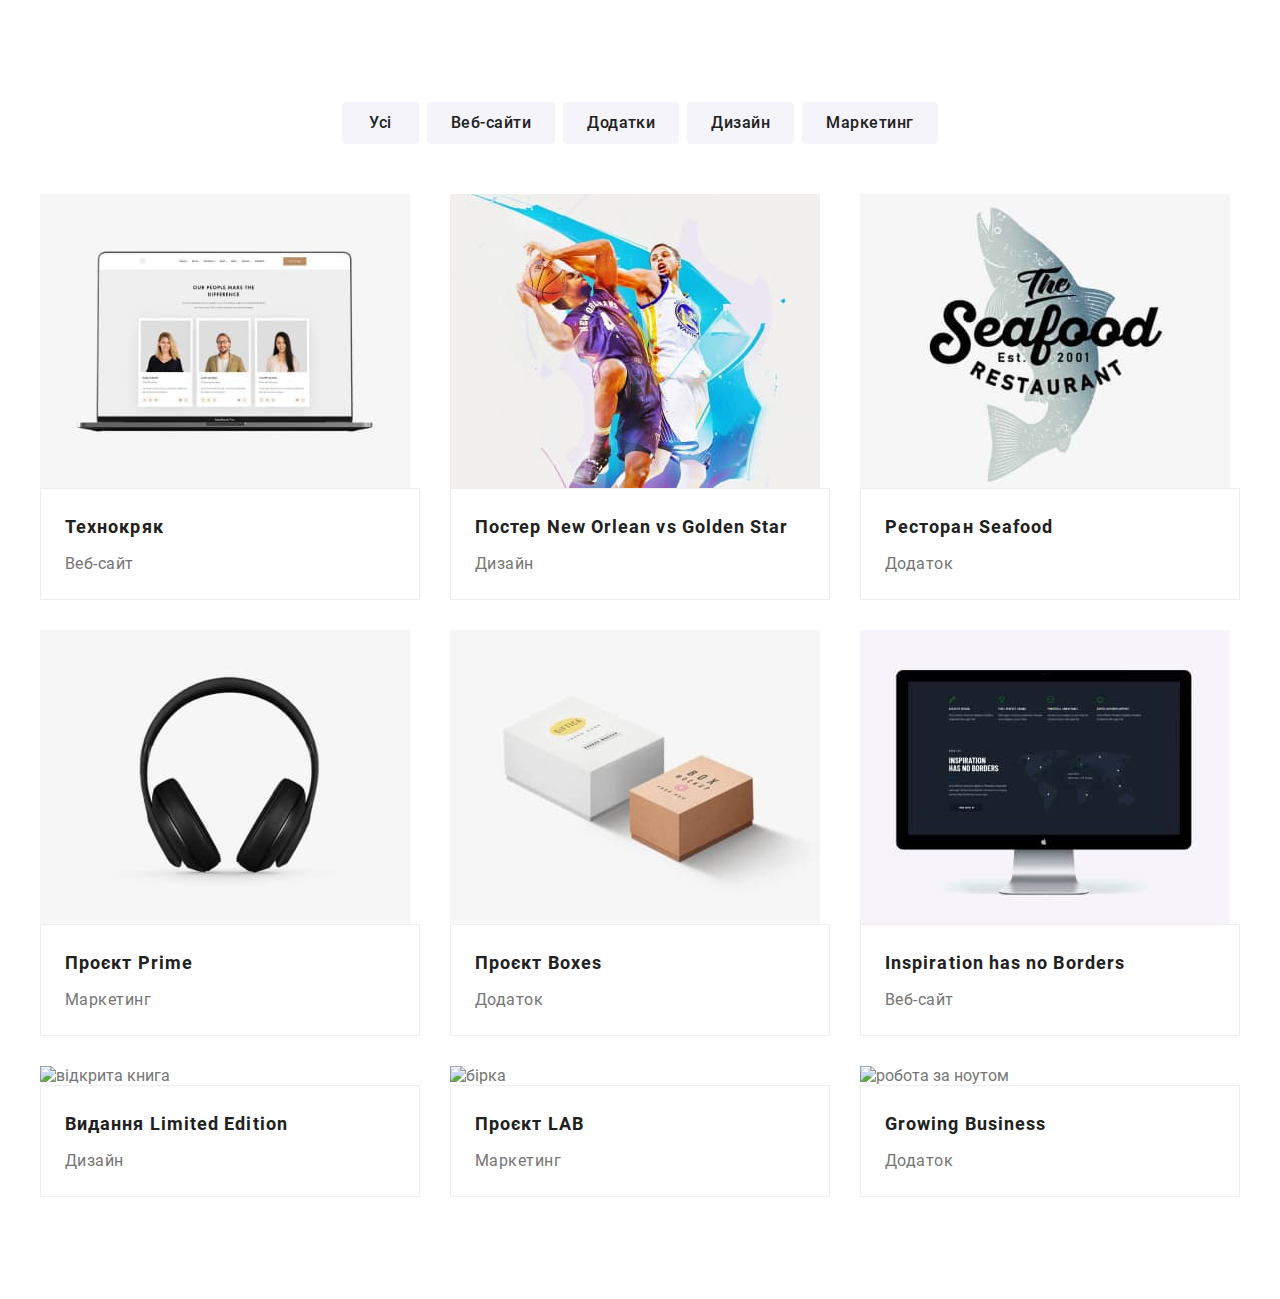
==== commit d69e194e: "hw8_preliminary" ====
--- a/portfolio.html
+++ b/portfolio.html
@@ -63,7 +63,7 @@
           </li>
         </ul>
       </div>
-    </header> --> -->
+    </header> --> 
     <main>
       <!--Фільтри -->
       <section class="filter">
--- a/css/main.min.css
+++ b/css/main.min.css
@@ -1 +1 @@
-@font-face{font-family:"Roboto";font-style:normal;font-weight:400;src:url("../fonts/roboto-v30-latin_cyrillic-regular.eot");src:local(""),url("../fonts/roboto-v30-latin_cyrillic-regular.eot?#iefix") format("embedded-opentype"),url("../fonts/roboto-v30-latin_cyrillic-regular.woff2") format("woff2"),url("../fonts/roboto-v30-latin_cyrillic-regular.woff") format("woff"),url("../fonts/roboto-v30-latin_cyrillic-regular.ttf") format("truetype"),url("../fonts/roboto-v30-latin_cyrillic-regular.svg#Roboto") format("svg")}@font-face{font-family:"Roboto";font-style:normal;font-weight:500;src:url("../fonts/roboto-v30-latin_cyrillic-500.eot");src:local(""),url("../fonts/roboto-v30-latin_cyrillic-500.eot?#iefix") format("embedded-opentype"),url("../fonts/roboto-v30-latin_cyrillic-500.woff2") format("woff2"),url("../fonts/roboto-v30-latin_cyrillic-500.woff") format("woff"),url("../fonts/roboto-v30-latin_cyrillic-500.ttf") format("truetype"),url("../fonts/roboto-v30-latin_cyrillic-500.svg#Roboto") format("svg")}@font-face{font-family:"Roboto";font-style:normal;font-weight:700;src:url("../fonts/roboto-v30-latin_cyrillic-700.eot");src:local(""),url("../fonts/roboto-v30-latin_cyrillic-700.eot?#iefix") format("embedded-opentype"),url("../fonts/roboto-v30-latin_cyrillic-700.woff2") format("woff2"),url("../fonts/roboto-v30-latin_cyrillic-700.woff") format("woff"),url("../fonts/roboto-v30-latin_cyrillic-700.ttf") format("truetype"),url("../fonts/roboto-v30-latin_cyrillic-700.svg#Roboto") format("svg")}@font-face{font-family:"Roboto";font-style:normal;font-weight:900;src:url("../fonts/roboto-v30-latin_cyrillic-900.eot");src:local(""),url("../fonts/roboto-v30-latin_cyrillic-900.eot?#iefix") format("embedded-opentype"),url("../fonts/roboto-v30-latin_cyrillic-900.woff2") format("woff2"),url("../fonts/roboto-v30-latin_cyrillic-900.woff") format("woff"),url("../fonts/roboto-v30-latin_cyrillic-900.ttf") format("truetype"),url("../fonts/roboto-v30-latin_cyrillic-900.svg#Roboto") format("svg")}@font-face{font-family:"Raleway";font-style:normal;font-weight:400;src:url("../fonts/raleway-v28-latin-regular.eot");src:local(""),url("../fonts/raleway-v28-latin-regular.eot?#iefix") format("embedded-opentype"),url("../fonts/raleway-v28-latin-regular.woff2") format("woff2"),url("../fonts/raleway-v28-latin-regular.woff") format("woff"),url("../fonts/raleway-v28-latin-regular.ttf") format("truetype"),url("../fonts/raleway-v28-latin-regular.svg#Raleway") format("svg")}@font-face{font-family:"Raleway";font-style:normal;font-weight:700;src:url("../fonts/raleway-v28-latin-700.eot");src:local(""),url("../fonts/raleway-v28-latin-700.eot?#iefix") format("embedded-opentype"),url("../fonts/raleway-v28-latin-700.woff2") format("woff2"),url("../fonts/raleway-v28-latin-700.woff") format("woff"),url("../fonts/raleway-v28-latin-700.ttf") format("truetype"),url("../fonts/raleway-v28-latin-700.svg#Raleway") format("svg")}:root{--primary-text-color: #757575;--color-logo: #000000;--title-text-color: #212121;--accent-color: #2196f3;--color-btn: #f5f4fa;--primary-bg-color: #ffffff;--color-hero-text: #ffffff;--color-address-link: rgba(255, 255, 255, 0.6);--color-icon: #afb1b8;--color-overlay: rgba(33, 150, 243, 0.9)}.clients-title,.team-title{font-size:36px;line-height:1.2;text-align:center;letter-spacing:.03em}.visually-hidden{position:absolute;white-space:nowrap;width:1px;height:1px;overflow:hidden;border:0;padding:0;clip:rect(0 0 0 0);-webkit-clip-path:inset(50%);clip-path:inset(50%);margin:-1px}p,h1,h2,h3,h4,h5,h6{margin:0}ul,ol{margin:0;padding-left:0}button{cursor:pointer}img{display:block;max-width:100%;height:auto;width:100%}body{font-family:"Roboto","sans-serif";background-color:var(--primary-bg-color);color:var(--primary-text-color)}.list{list-style:none}.link{text-decoration:none}section{padding-top:60px;padding-bottom:60px}@media screen and (min-width: 1200px){section{padding-top:94px;padding-bottom:94px}}.section-title,.activity__title,.team-title,.filter-title,.projects-title,.clients-title{color:var(--title-text-color)}.container{width:100%;padding-left:15px;padding-right:15px;margin:0 auto;align-items:center}@media screen and (min-width: 480px){.container{width:480px}}@media screen and (min-width: 768px){.container{width:768px}}@media screen and (min-width: 1200px){.container{width:1200px}}.button-primary{border-radius:4px;height:50px;min-width:200px;padding:10px 24px;font-family:inherit;color:var(--color-btn);background-color:var(--accent-color);font-weight:700;font-size:14px;line-height:1.88;letter-spacing:.06em;text-align:center;box-shadow:0px 4px 4px rgba(0,0,0,.15);border-color:rgba(0,0,0,0);transition:color 250ms cubic-bezier(0.4, 0, 0.2, 1),background-color 250ms cubic-bezier(0.4, 0, 0.2, 1)}@media screen and (min-width: 480px){.button-primary{font-weight:700;font-size:16px;line-height:1.88;letter-spacing:.06em}}@media screen and (min-width: 1200px){.button-primary{min-width:216px;padding:10px 32px}}.button-primary:hover,.button-primary:focus{color:var(--title-text-color);background-color:var(--color-btn)}.button-secondary{display:block;padding:6px 22px;font-family:inherit;color:var(--title-text-color);background-color:var(--color-btn);font-weight:500;font-size:16px;line-height:1.63;letter-spacing:.03em;text-align:center;cursor:pointer;border-color:rgba(0,0,0,0);border-radius:4px;transition:color 250ms cubic-bezier(0.4, 0, 0.2, 1),background-color 250ms cubic-bezier(0.4, 0, 0.2, 1),box-shadow 250ms cubic-bezier(0.4, 0, 0.2, 1)}.button-secondary:hover,.button-secondary:focus{color:var(--color-btn);background-color:var(--accent-color);box-shadow:0px 3px 1px rgba(0,0,0,.1),0px 1px 2px rgba(0,0,0,.08),0px 2px 2px rgba(0,0,0,.12)}.backdrop{position:fixed;top:0;width:100%;height:100%;background-color:rgba(0,0,0,.2);transition:opacity 250ms cubic-bezier(0.4, 0, 0.2, 1),visibility 250ms cubic-bezier(0.4, 0, 0.2, 1)}.modal{width:528px;min-height:581px;padding:40px 45px 40px 35px;background-color:var(--primary-bg-color);box-shadow:0px 1px 3px rgba(0,0,0,.12),0px 1px 1px rgba(0,0,0,.14),0px 2px 1px rgba(0,0,0,.2);border-radius:4px;position:absolute;top:50%;left:50%;transform:translate(-50%, -50%) scaleY(1);transition:transform 250ms cubic-bezier(0.4, 0, 0.2, 1)}.modal-btn{width:30px;height:30px;display:flex;align-items:center;justify-content:center;background:#fff;border:1px solid rgba(0,0,0,.1);border-radius:50%;background-color:rgba(0,0,0,0);position:absolute;right:8px;top:8px;transition:fill 250ms cubic-bezier(0.4, 0, 0.2, 1)}.modal-btn:hover,.modal-btn:focus{fill:var(--accent-color)}.is-hidden{opacity:0;visibility:hidden;pointer-events:none}.backdrop.is-hidden .modal{transform:translate(-50%, -50%) scaleY(0)}.modal-title{margin-bottom:12px;font-weight:700;font-size:20px;line-height:1.15;letter-spacing:.03em;text-align:center;color:var(--title-text-color)}.modal-input{width:100%;margin-bottom:12px;margin-right:5px;height:40px;padding-left:42px;border:1px solid rgba(33,33,33,.2);border-radius:4px;outline:rgba(0,0,0,0);transition:border 250ms cubic-bezier(0.4, 0, 0.2, 1)}.modal-input:focus{border:1px solid var(--accent-color);border-radius:4px}.input-wrap{position:relative}.modal-input-icon{position:absolute;top:0px;left:12px;transform:translateY(50%);transition:fill 250ms cubic-bezier(0.4, 0, 0.2, 1)}.modal-input:focus+.modal-input-icon{fill:var(--accent-color)}.modal-label{display:block;margin-bottom:4px;font-weight:400;font-size:12px;line-height:1.16;letter-spacing:.01em;color:var(--primary-text-color)}.modal-comment{width:100%;height:120px;padding:12px 16px;margin-bottom:20px;resize:none;font-weight:400;font-size:12px;line-height:1.16;letter-spacing:.01em;color:rgba(117,117,117,.5);border:1px solid rgba(33,33,33,.2);border-radius:4px;outline:rgba(0,0,0,0);transition:border 250ms cubic-bezier(0.4, 0, 0.2, 1)}.modal-comment:focus{border:1px solid var(--accent-color);border-radius:4px}.modal-comment::-moz-placeholder{font-weight:400;font-size:12px;line-height:1.16;letter-spacing:.01em;color:rgba(117,117,117,.5)}.modal-comment:-ms-input-placeholder{font-weight:400;font-size:12px;line-height:1.16;letter-spacing:.01em;color:rgba(117,117,117,.5)}.modal-comment::placeholder{font-weight:400;font-size:12px;line-height:1.16;letter-spacing:.01em;color:rgba(117,117,117,.5)}.modal-field{padding-left:12px}.modal-terms{display:flex;align-items:center;position:relative;font-size:14px;line-height:1.71;letter-spacing:.03em;color:var(--primary-text-color)}.modal-terms span{width:16px;height:15px;border:2px solid #111319;border-radius:2px;margin-right:10px;display:flex;align-items:center;justify-content:center;fill:rgba(0,0,0,0);transition:background-color 250ms cubic-bezier(0.4, 0, 0.2, 1),border-color 250ms cubic-bezier(0.4, 0, 0.2, 1),fill 250ms cubic-bezier(0.4, 0, 0.2, 1)}.input-check:checked+.modal-terms span{background-color:var(--accent-color);border-color:rgba(0,0,0,0);fill:var(--color-btn)}.modal-terms-link{display:inline-block;font-weight:400;font-size:14px;line-height:1.71;letter-spacing:.03em;text-align:center;-webkit-text-decoration-line:underline;text-decoration-line:underline;color:var(--accent-color)}.terms{width:16px;height:15px;margin-bottom:0px;vertical-align:middle}.button-submit{display:block;margin:auto;margin-top:30px;padding:10px 52px;width:200px;height:50px;font-weight:700;font-size:16px;line-height:1.88;letter-spacing:.06em;color:var(--color-btn);background:var(--accent-color);box-shadow:0px 4px 4px rgba(0,0,0,.15);border-radius:4px;border-color:rgba(0,0,0,0)}.header{padding-top:24px;padding-bottom:25px;background-color:#fff;border-bottom:1px solid #ececec}.header__container{display:flex;align-items:center}.navigation{display:flex;align-items:center}.menu{display:flex;gap:50px}.navigation__logo{margin-right:93px}.connect{display:flex;margin-left:auto;gap:50px}.logo__header--dark{color:var(--color-logo)}.logo__header--dark:hover{color:var(--accent-color)}a.logo.link:focus .logo__header--dark:not(:focus){color:var(--accent-color)}.logo{font-family:"Raleway","sans-serif";color:var(--accent-color);font-weight:700;font-size:26px;line-height:1.19;letter-spacing:.03em;transition:color 250ms cubic-bezier(0.4, 0, 0.2, 1)}.menu__item,.connect__link{font-weight:500;font-size:14px;line-height:1.2;letter-spacing:.02em;transition:color 250ms cubic-bezier(0.4, 0, 0.2, 1)}.menu__item{color:var(--title-text-color);position:relative}.menu__item::after{content:"";display:block;margin-top:28px;width:100%;min-height:4px;background-color:var(--accent-color);border-radius:2px;position:absolute;transform:scaleX(0);transition:transform 250ms cubic-bezier(0.4, 0, 0.2, 1)}.menu .link:hover,.menu .link:focus,.connect .link:hover,.connect .link:focus{color:var(--accent-color)}.menu.link.current{color:var(--accent-color)}.menu.link.current::after{transform:scaleX(1)}.filter .link.current{color:var(--accent-color)}.connect__link{color:var(--primary-text-color);display:flex;align-items:center;justify-content:center;fill:var(--primary-text-color)}.connect__link:hover,.connect__link:focus{fill:var(--accent-color)}.letter-icon,.phone-icon{margin-right:10px;transition:fill 250ms cubic-bezier(0.4, 0, 0.2, 1)}.hero{width:100%;padding-left:60px;padding-right:60px;padding-top:118px;padding-bottom:118px;margin:0 auto;max-width:1600px;text-align:center;background-color:#212121;background-image:linear-gradient(rgba(47, 48, 58, 0.4), rgba(47, 48, 58, 0.4)),url("../images/Hero.jpg");background-repeat:no-repeat;background-position:center;background-size:cover}@media screen and (min-width: 1200px){.hero{padding-top:200px;padding-bottom:200px}}.hero__title{width:100%;margin-bottom:30px;margin-left:auto;margin-right:auto;color:var(--color-hero-text);font-weight:900;font-size:26px;line-height:1.62;text-transform:uppercase}@media screen and (min-width: 480px){.hero__title{max-width:360px}}@media screen and (min-width: 1200px){.hero__title{max-width:696px;font-size:44px;line-height:1.4;letter-spacing:.06em}}.features__list{display:flex;flex-wrap:wrap;gap:30px;width:100%}.features__item{width:100%}@media screen and (min-width: 768px){.features__item{width:calc((100% - 60px)/2)}}@media screen and (min-width: 1200px){.features__item{width:calc((100% - 90px)/4)}}.features__item::before{content:"";height:120px;margin-bottom:30px;background-repeat:no-repeat;background-position:center;background-size:70px;background-color:#f5f4fa;display:block;border-radius:4px}.icon-antenna::before{background-image:url(../images/antenna.svg)}.icon-clock::before{background-image:url(../images/clock.svg)}.icon-diagram::before{background-image:url(../images/diagram.svg)}.icon-astronaut::before{background-image:url(../images/astronaut.svg)}.features__title{margin-bottom:10px;font-size:14px;line-height:1.14;letter-spacing:.03em;text-transform:uppercase}.features__list .features__title{color:var(--title-text-color)}.features__text{font-size:14px;line-height:1.71;letter-spacing:.03em}@media screen and (max-width: 1199px){.section.activity{position:absolute;white-space:nowrap;width:1px;height:1px;overflow:hidden;border:0;padding:0;clip:rect(0 0 0 0);-webkit-clip-path:inset(50%);clip-path:inset(50%);margin:-1px}}@media screen and (min-width: 1200px){.section.activity{padding-top:0}}.activity__list{width:100%}@media screen and (min-width: 1200px){.activity__list{display:flex;flex-wrap:wrap;gap:30px}}@media screen and (min-width: 1200px){.activity__item{width:calc((100% - 60px)/3)}}@media screen and (min-width: 1200px){.activity__title{margin-bottom:50px;font-size:36px;line-height:1.2;text-align:center;letter-spacing:.03em}}.activity__thumb{position:relative}.activity__text{position:absolute;bottom:0;width:100%;height:70px;padding:27px 107px;font-family:inherit;font-weight:700;font-size:14px;line-height:1.14;letter-spacing:.03em;text-align:center;text-transform:uppercase;color:var(--color-hero-text);background-color:rgba(47,48,58,.8)}.team{background-color:#f5f4fa}.team-card-content{padding-bottom:30px}.team-list{display:flex;flex-wrap:wrap;gap:30px}.team-list-item{width:100%;box-shadow:0px 1px 3px rgba(0,0,0,.12),0px 1px 1px rgba(0,0,0,.14),0px 2px 1px rgba(0,0,0,.2);border-radius:0px 0px 4px 4px;background-color:var(--primary-bg-color)}@media screen and (min-width: 768px){.team-list-item{width:calc((100% - 60px)/2)}}@media screen and (min-width: 1200px){.team-list-item{width:calc((100% - 90px)/4)}}.team-title{margin-bottom:50px}.team-list-title{margin-top:30px;color:var(--title-text-color);font-weight:500;font-size:16px;line-height:1.2;letter-spacing:.03em;text-align:center}.team-text{margin-top:10px;margin-bottom:16px;font-size:16px;line-height:1.2;letter-spacing:.03em;text-align:center}.team-soc-list{display:flex;justify-content:center;gap:10px}.team-soc-item{height:44px;width:44px}.team-soc-link{display:flex;align-items:center;justify-content:center;width:100%;height:100%;border-radius:50%;fill:var(--color-icon);transition:background-color 250ms cubic-bezier(0.4, 0, 0.2, 1),fill 250ms cubic-bezier(0.4, 0, 0.2, 1)}.team-soc-link:hover,.team-soc-link:focus{background-color:var(--accent-color);fill:var(--primary-bg-color)}.clients-title{margin-bottom:50px;font-weight:700}.clients-list{display:flex;justify-content:center;gap:30px}@media screen and (max-width: 1199px){.clients-list{flex-wrap:wrap}}.clients-list-item{width:calc((100% - 30px)/2)}@media screen and (min-width: 768px){.clients-list-item{width:calc((100% - 60px)/3)}}@media screen and (min-width: 1200px){.clients-list-item{width:calc((100% - 90px)/6)}}.clients-list-link{display:flex;align-items:center;justify-content:center;width:100%;height:100%;border:1px solid var(--color-icon);border-radius:4px;fill:var(--color-icon);transition:fill 250ms cubic-bezier(0.4, 0, 0.2, 1),border 250ms cubic-bezier(0.4, 0, 0.2, 1)}.clients-list-link:hover,.clients-list-link:focus{border:1px solid var(--accent-color);fill:var(--accent-color)}footer{padding:60px 15px;margin:0 auto;background:#2f303a}.footer-address{flex-shrink:0}.logo__footer--dark{color:var(--color-hero-text)}.logo__footer--dark:hover{color:var(--accent-color)}a.logo.link:focus .logo__footer--dark:not(:focus){color:var(--accent-color)}.address-soc{display:flex;align-items:baseline;gap:70px}.footer-soc-title{margin-bottom:20px;font-weight:700;font-size:14px;line-height:1.14;letter-spacing:.03em;text-transform:uppercase;color:var(--color-hero-text)}.footer-soc-list{display:flex;justify-content:center;gap:10px}.footer-soc-list-item{height:44px;width:44px}.footer-soc-link{display:flex;align-items:center;justify-content:center;width:100%;height:100%;border-radius:50%;background-color:rgba(255,255,255,.1);fill:var(--primary-bg-color);transition:background-color 250ms cubic-bezier(0.4, 0, 0.2, 1)}.footer-soc-link:hover,.footer-soc-link:focus{background-color:var(--accent-color)}.list-address-item{margin-bottom:9px}ul.list.address:nth-child(1){margin-top:20px}.address-link{color:var(--color-address-link);font-style:normal;font-size:14px;line-height:1.71;letter-spacing:.03em;transition:color 250ms cubic-bezier(0.4, 0, 0.2, 1)}.address-link:hover,.address-link:focus{color:var(--accent-color)}.place{color:var(--color-hero-text)}.footer-form{margin-right:93px}.subscribe-title{display:block;margin-bottom:20px;font-weight:700;font-size:14px;line-height:1.14;letter-spacing:.03em;text-transform:uppercase;color:var(--color-hero-text)}.subscribe{display:flex;gap:12px}.subscribe-email{width:358px;height:50px;padding:15px 16px;color:var(--primary-bg-color);background-color:rgba(0,0,0,0);border:1px solid rgba(255,255,255,.3);filter:drop-shadow(0px 4px 4px rgba(0, 0, 0, 0.15));border-radius:4px}.button-submit.subscribe-button{display:flex;gap:10px;margin:0;padding:10px 28px}.list-filter{display:flex;flex-wrap:wrap;gap:8px;margin-bottom:40px;align-items:flex-start;justify-content:start}@media screen and (min-width: 480px){.list-filter{width:calc((100% - 24px)/3);width:100%;margin-bottom:40px}}@media screen and (min-width: 768px){.list-filter{align-items:center;justify-content:center;margin-bottom:30px}}@media screen and (min-width: 1200px){.list-filter{margin-bottom:50px}}.filter-btn:first-child .button-secondary{min-width:73px;padding:6px 25px}.projects-title{margin-bottom:4px;width:100%;font-size:18px;line-height:2;letter-spacing:.06em}.projects-text{font-size:16px;line-height:1.87;letter-spacing:.03em}.list-projects{display:flex;flex-wrap:wrap;gap:30px;width:100%}@media screen and (min-width: 1200px){.list-projects{gap:0}}.item-projects{width:100%}@media screen and (min-width: 768px){.item-projects{width:calc((100% - 60px)/2)}}@media screen and (min-width: 1200px){.item-projects{width:calc((100% - 60px)/3);margin-right:30px;margin-bottom:30px}.item-projects:nth-child(3n){margin-right:0px}.item-projects:nth-last-child(-n+3){margin-bottom:0px}}.projects-link{display:block;color:var(--primary-text-color);transition:box-shadow 250ms cubic-bezier(0.4, 0, 0.2, 1)}.projects-link:focus,.projects-link:hover{box-shadow:0px 1px 1px rgba(0,0,0,.12),0px 4px 4px rgba(0,0,0,.06),1px 4px 6px rgba(0,0,0,.16)}.item-projects-group{padding:20px 24px;border:1px solid #eee}.projects-top-wrap{position:relative;overflow:hidden}.projects-top-text{width:100%;position:absolute;top:0;left:0;height:100%;padding:63px 24px;font-family:inherit;font-weight:400;font-size:18px;line-height:1.56;letter-spacing:.03em;color:var(--color-hero-text);background-color:var(--color-overlay);transform:translateY(100%);transition:transform 250ms cubic-bezier(0.4, 0, 0.2, 1)}.item-projects:hover .projects-top-text{transform:translateY(0)}/*# sourceMappingURL=main.min.css.map */+@font-face{font-family:"Roboto";font-style:normal;font-weight:400;src:url("../fonts/roboto-v30-latin_cyrillic-regular.eot");src:local(""),url("../fonts/roboto-v30-latin_cyrillic-regular.eot?#iefix") format("embedded-opentype"),url("../fonts/roboto-v30-latin_cyrillic-regular.woff2") format("woff2"),url("../fonts/roboto-v30-latin_cyrillic-regular.woff") format("woff"),url("../fonts/roboto-v30-latin_cyrillic-regular.ttf") format("truetype"),url("../fonts/roboto-v30-latin_cyrillic-regular.svg#Roboto") format("svg")}@font-face{font-family:"Roboto";font-style:normal;font-weight:500;src:url("../fonts/roboto-v30-latin_cyrillic-500.eot");src:local(""),url("../fonts/roboto-v30-latin_cyrillic-500.eot?#iefix") format("embedded-opentype"),url("../fonts/roboto-v30-latin_cyrillic-500.woff2") format("woff2"),url("../fonts/roboto-v30-latin_cyrillic-500.woff") format("woff"),url("../fonts/roboto-v30-latin_cyrillic-500.ttf") format("truetype"),url("../fonts/roboto-v30-latin_cyrillic-500.svg#Roboto") format("svg")}@font-face{font-family:"Roboto";font-style:normal;font-weight:700;src:url("../fonts/roboto-v30-latin_cyrillic-700.eot");src:local(""),url("../fonts/roboto-v30-latin_cyrillic-700.eot?#iefix") format("embedded-opentype"),url("../fonts/roboto-v30-latin_cyrillic-700.woff2") format("woff2"),url("../fonts/roboto-v30-latin_cyrillic-700.woff") format("woff"),url("../fonts/roboto-v30-latin_cyrillic-700.ttf") format("truetype"),url("../fonts/roboto-v30-latin_cyrillic-700.svg#Roboto") format("svg")}@font-face{font-family:"Roboto";font-style:normal;font-weight:900;src:url("../fonts/roboto-v30-latin_cyrillic-900.eot");src:local(""),url("../fonts/roboto-v30-latin_cyrillic-900.eot?#iefix") format("embedded-opentype"),url("../fonts/roboto-v30-latin_cyrillic-900.woff2") format("woff2"),url("../fonts/roboto-v30-latin_cyrillic-900.woff") format("woff"),url("../fonts/roboto-v30-latin_cyrillic-900.ttf") format("truetype"),url("../fonts/roboto-v30-latin_cyrillic-900.svg#Roboto") format("svg")}@font-face{font-family:"Raleway";font-style:normal;font-weight:400;src:url("../fonts/raleway-v28-latin-regular.eot");src:local(""),url("../fonts/raleway-v28-latin-regular.eot?#iefix") format("embedded-opentype"),url("../fonts/raleway-v28-latin-regular.woff2") format("woff2"),url("../fonts/raleway-v28-latin-regular.woff") format("woff"),url("../fonts/raleway-v28-latin-regular.ttf") format("truetype"),url("../fonts/raleway-v28-latin-regular.svg#Raleway") format("svg")}@font-face{font-family:"Raleway";font-style:normal;font-weight:700;src:url("../fonts/raleway-v28-latin-700.eot");src:local(""),url("../fonts/raleway-v28-latin-700.eot?#iefix") format("embedded-opentype"),url("../fonts/raleway-v28-latin-700.woff2") format("woff2"),url("../fonts/raleway-v28-latin-700.woff") format("woff"),url("../fonts/raleway-v28-latin-700.ttf") format("truetype"),url("../fonts/raleway-v28-latin-700.svg#Raleway") format("svg")}:root{--primary-text-color: #757575;--color-logo: #000000;--title-text-color: #212121;--accent-color: #2196f3;--color-btn: #f5f4fa;--primary-bg-color: #ffffff;--color-hero-text: #ffffff;--color-address-link: rgba(255, 255, 255, 0.6);--color-icon: #afb1b8;--color-overlay: rgba(33, 150, 243, 0.9);--bg-gradient: linear-gradient(rgba(47, 48, 58, 0.4), rgba(47, 48, 58, 0.4))}.clients-title,.team-title{font-size:36px;line-height:1.2;text-align:center;letter-spacing:.03em}.visually-hidden{position:absolute;white-space:nowrap;width:1px;height:1px;overflow:hidden;border:0;padding:0;clip:rect(0 0 0 0);-webkit-clip-path:inset(50%);clip-path:inset(50%);margin:-1px}p,h1,h2,h3,h4,h5,h6{margin:0}ul,ol{margin:0;padding-left:0}button{cursor:pointer}img{display:block;max-width:100%;height:auto}body{font-family:"Roboto","sans-serif";background-color:var(--primary-bg-color);color:var(--primary-text-color)}.list{list-style:none}.link{text-decoration:none}.no-scroll{overflow:hidden}section{padding-top:60px;padding-bottom:60px}@media screen and (min-width: 1200px){section{padding-top:94px;padding-bottom:94px}}.section-title,.activity__title,.team-title,.filter-title,.projects-title,.clients-title{color:var(--title-text-color)}.container{width:100%;padding-left:15px;padding-right:15px;margin:0 auto;align-items:center}@media screen and (min-width: 480px){.container{width:480px}}@media screen and (min-width: 768px){.container{width:768px}}@media screen and (min-width: 1200px){.container{width:1200px}}.button-primary{border-radius:4px;height:30px;min-width:200px;padding:1px 24px;font-family:inherit;color:var(--color-btn);background-color:var(--accent-color);font-weight:700;font-size:14px;line-height:1.88;letter-spacing:.06em;text-align:center;box-shadow:0px 4px 4px rgba(0,0,0,.15);border-color:rgba(0,0,0,0);transition:color 250ms cubic-bezier(0.4, 0, 0.2, 1),background-color 250ms cubic-bezier(0.4, 0, 0.2, 1)}@media screen and (min-width: 480px){.button-primary{height:50px;min-width:200px;padding:10px 24px;font-weight:700;font-size:16px;line-height:1.88;letter-spacing:.06em}}@media screen and (min-width: 1200px){.button-primary{min-width:216px;padding:10px 32px}}.button-primary:hover,.button-primary:focus{color:var(--title-text-color);background-color:var(--color-btn)}.button-secondary{display:block;padding:6px 22px;font-family:inherit;color:var(--title-text-color);background-color:var(--color-btn);font-weight:500;font-size:16px;line-height:1.63;letter-spacing:.03em;text-align:center;cursor:pointer;border-color:rgba(0,0,0,0);border-radius:4px;transition:color 250ms cubic-bezier(0.4, 0, 0.2, 1),background-color 250ms cubic-bezier(0.4, 0, 0.2, 1),box-shadow 250ms cubic-bezier(0.4, 0, 0.2, 1)}.button-secondary:hover,.button-secondary:focus{color:var(--color-btn);background-color:var(--accent-color);box-shadow:0px 3px 1px rgba(0,0,0,.1),0px 1px 2px rgba(0,0,0,.08),0px 2px 2px rgba(0,0,0,.12)}.backdrop{position:fixed;top:0;width:100%;height:100%;background-color:rgba(0,0,0,.2);transition:opacity 250ms cubic-bezier(0.4, 0, 0.2, 1),visibility 250ms cubic-bezier(0.4, 0, 0.2, 1)}.modal{width:300px;min-height:609px;padding:40px 40px 40px 40px;background-color:var(--primary-bg-color);box-shadow:0px 1px 3px rgba(0,0,0,.12),0px 1px 1px rgba(0,0,0,.14),0px 2px 1px rgba(0,0,0,.2);border-radius:4px;position:absolute;top:50%;left:50%;transform:translate(-50%, -50%) scaleY(1);transition:transform 250ms cubic-bezier(0.4, 0, 0.2, 1);overflow:auto}@media screen and (min-width: 480px){.modal{width:450px}}@media screen and (min-width: 1200px){.modal{width:528px;min-height:581px;padding:40px 45px 40px 35px}}.modal-btn{width:30px;height:30px;display:flex;align-items:center;justify-content:center;background:#fff;border:1px solid rgba(0,0,0,.1);border-radius:50%;background-color:rgba(0,0,0,0);position:absolute;right:8px;top:8px;transition:fill 250ms cubic-bezier(0.4, 0, 0.2, 1)}.modal-btn:hover,.modal-btn:focus{fill:var(--accent-color)}.is-hidden{opacity:0;visibility:hidden;pointer-events:none}.backdrop.is-hidden .modal{transform:translate(-50%, -50%) scaleY(0)}.modal-title{font-weight:700;font-size:20px;line-height:1.5;text-align:center;letter-spacing:.03em;text-align:center;color:var(--title-text-color)}@media screen and (min-width: 1200px){.modal-title{margin-bottom:12px;font-size:20px;line-height:1.15;letter-spacing:.03em}}.modal-input{width:100%;margin-bottom:12px;margin-right:5px;height:40px;padding-left:42px;border:1px solid rgba(33,33,33,.2);border-radius:4px;outline:rgba(0,0,0,0);transition:border 250ms cubic-bezier(0.4, 0, 0.2, 1)}.modal-input:focus{border:1px solid var(--accent-color);border-radius:4px}.input-wrap{position:relative}.modal-input-icon{position:absolute;top:0px;left:12px;transform:translateY(50%);transition:fill 250ms cubic-bezier(0.4, 0, 0.2, 1)}.modal-input:focus+.modal-input-icon{fill:var(--accent-color)}.modal-label{display:block;margin-bottom:4px;font-weight:400;color:var(--primary-text-color)}@media screen and (min-width: 1200px){.modal-label{font-size:12px;line-height:1.16;letter-spacing:.01em}}.modal-comment{width:100%;height:120px;padding:12px 16px;margin-bottom:20px;resize:none;font-weight:400;font-size:14px;line-height:1.14;letter-spacing:.01em;color:var(--primary-text-color);border:1px solid rgba(33,33,33,.2);border-radius:4px;outline:rgba(0,0,0,0);transition:border 250ms cubic-bezier(0.4, 0, 0.2, 1)}@media screen and (min-width: 1200px){.modal-comment{font-size:12px;line-height:1.16;letter-spacing:.01em}}.modal-comment:focus{border:1px solid var(--accent-color);border-radius:4px}.modal-comment::-moz-placeholder{font-weight:400;font-size:14px;line-height:1.14;letter-spacing:.01em;color:rgba(117,117,117,.5)}.modal-comment:-ms-input-placeholder{font-weight:400;font-size:14px;line-height:1.14;letter-spacing:.01em;color:rgba(117,117,117,.5)}.modal-comment::placeholder{font-weight:400;font-size:14px;line-height:1.14;letter-spacing:.01em;color:rgba(117,117,117,.5)}@media screen and (min-width: 1200px){.modal-comment::-moz-placeholder{font-size:12px;line-height:1.16;letter-spacing:.01em}.modal-comment:-ms-input-placeholder{font-size:12px;line-height:1.16;letter-spacing:.01em}.modal-comment::placeholder{font-size:12px;line-height:1.16;letter-spacing:.01em}}.modal-field{padding-left:12px}.modal-terms{display:flex;align-items:center;position:relative;font-weight:400;font-size:12px;line-height:1.17;color:var(--primary-text-color)}@media screen and (min-width: 1200px){.modal-terms{font-size:14px;line-height:1.71;letter-spacing:.03em}}.modal-terms span{width:16px;height:15px;border:2px solid #111319;border-radius:2px;margin-right:10px;display:flex;align-items:center;justify-content:center;fill:rgba(0,0,0,0);transition:background-color 250ms cubic-bezier(0.4, 0, 0.2, 1),border-color 250ms cubic-bezier(0.4, 0, 0.2, 1),fill 250ms cubic-bezier(0.4, 0, 0.2, 1)}.input-check:checked+.modal-terms span{background-color:var(--accent-color);border-color:rgba(0,0,0,0);fill:var(--color-btn)}.modal-terms-link{display:inline-block;text-align:center;-webkit-text-decoration-line:underline;text-decoration-line:underline;font-weight:400;font-size:12px;line-height:1.17;letter-spacing:.03em;color:var(--accent-color)}@media screen and (min-width: 1200px){.modal-terms-link{font-size:14px;line-height:1.71}}.terms{width:16px;height:15px;margin-bottom:0px;vertical-align:middle}.button-submit{display:block;margin:auto;margin-top:30px;padding:10px 52px;width:200px;height:50px;font-weight:700;font-size:16px;line-height:1.88;letter-spacing:.06em;color:var(--color-btn);background:var(--accent-color);box-shadow:0px 4px 4px rgba(0,0,0,.15);border-radius:4px;border-color:rgba(0,0,0,0)}.header{padding-top:24px;padding-bottom:25px;background-color:#fff;border-bottom:1px solid #ececec}.header__container{display:flex;align-items:center}.navigation{display:flex;align-items:center}.menu{display:none;gap:50px}@media screen and (min-width: 768px){.menu{display:flex;margin-right:90px}}@media screen and (min-width: 768px){.navigation__logo{margin-right:87px}}@media screen and (min-width: 1200px){.navigation__logo{margin-right:93px}}.connect{display:none;margin-left:auto;gap:50px}@media screen and (min-width: 768px){.connect{display:flex;flex-direction:column;gap:10px;align-items:flex-start;margin:0}}@media screen and (min-width: 1200px){.connect{margin-left:auto;gap:50px;flex-direction:row}}.logo__header--dark{color:var(--color-logo)}.logo__header--dark:hover{color:var(--accent-color)}a.logo.link:focus .logo__header--dark:not(:focus){color:var(--accent-color)}.logo{font-family:"Raleway","sans-serif";color:var(--accent-color);font-weight:700;transition:color 250ms cubic-bezier(0.4, 0, 0.2, 1)}@media screen and (min-width: 768px){.logo{font-size:24px;line-height:1.17;letter-spacing:.03em}}@media screen and (min-width: 1200px){.logo{font-size:26px;line-height:1.19}}.menu__item{transition:color 250ms cubic-bezier(0.4, 0, 0.2, 1)}@media screen and (min-width: 768px){.menu__item{font-weight:500;font-size:14px;line-height:1.14;letter-spacing:.02em}}@media screen and (min-width: 1200px){.menu__item{font-size:14px;line-height:1.2}}.menu__item{color:var(--title-text-color);position:relative}.menu__item::after{content:"";display:block;margin-top:28px;width:100%;min-height:4px;background-color:var(--accent-color);border-radius:2px;position:absolute;transform:scaleX(0);transition:transform 250ms cubic-bezier(0.4, 0, 0.2, 1)}.connect__link{transition:color 250ms cubic-bezier(0.4, 0, 0.2, 1)}@media screen and (min-width: 768px){.connect__link{font-weight:500;font-size:12px;line-height:1.17;letter-spacing:.02em}}@media screen and (min-width: 1200px){.connect__link{font-size:14px;line-height:1.2}}.menu .link:hover,.menu .link:focus,.connect .link:hover,.connect .link:focus{color:var(--accent-color)}.menu.link.current{color:var(--accent-color)}.menu.link.current::after{transform:scaleX(1)}.filter .link.current{color:var(--accent-color)}.connect__link{color:var(--primary-text-color);display:flex;align-items:center;justify-content:center;fill:var(--primary-text-color)}.connect__link:hover,.connect__link:focus{fill:var(--accent-color)}.letter-icon,.phone-icon{transition:fill 250ms cubic-bezier(0.4, 0, 0.2, 1)}@media screen and (min-width: 768px){.letter-icon,.phone-icon{margin-right:8px}}@media screen and (min-width: 1200px){.letter-icon,.phone-icon{margin-right:10px}}.mob-menu{position:fixed;margin:0;padding-right:0;padding-left:20px;padding-top:48px;padding-bottom:48px;top:0;background-color:var(--color-hero-text);width:100vw;height:100vh;z-index:1}@media screen and (min-width: 480px){.mob-menu{padding-left:35px}}.mob-menu__container{height:100%;display:flex;flex-direction:column;justify-content:space-between;overflow:auto}.mob-menu__top,.mob-menu__bottom{margin-right:auto}.menu-open-button{margin-left:auto;padding:0;background-color:rgba(0,0,0,0);border:none}@media screen and (min-width: 768px){.menu-open-button{display:none}}.menu-close-button{display:flex;align-items:center;justify-content:center;padding:0;background-color:rgba(0,0,0,0);border:none;position:absolute;right:25px;top:21px}.menu-close-button:hover,.menu-close-button:focus{fill:var(--accent-color)}.mob-menu__list{margin-top:5x;margin-bottom:50px}.mob-menu__link{font-weight:500;font-size:30px;line-height:1.18;letter-spacing:.02em;color:var(--title-text-color)}@media screen and (min-width: 480px){.mob-menu__link{font-size:40px}}.mob-menu__link:hover,.mob-menu__link:focus{color:var(--accent-color)}.mob-menu__item:not(:last-child){margin-bottom:32px}.mob-menu__link.link.current{color:var(--accent-color)}.mob-menu__connect-link{font-weight:500;font-size:20px;line-height:1.17;letter-spacing:.02em;color:var(--primary-text-color)}@media screen and (min-width: 480px){.mob-menu__connect-link{font-size:24px}}.mob-menu__connect-link.call{font-weight:500;font-size:24px;line-height:1.18;letter-spacing:.02em;color:var(--accent-color)}@media screen and (min-width: 480px){.mob-menu__connect-link.call{font-size:34px}}.mob-menu__connect-item:not(:last-child){margin-bottom:32px}.mob-menu__connect{margin-bottom:64px}.mob-menu__soc-list{display:flex;margin:0}.mob-menu__soc-item{display:flex}.mob-menu__soc-item:not(:last-child)::after{content:"";width:22px;height:0px;border:1px solid rgba(33,33,33,.2);transform:rotate(90deg);margin-top:10px;padding-left:10px}.mob-menu__soc-link{font-weight:500;font-size:12px;line-height:1.22;letter-spacing:.02em;color:var(--accent-color)}@media screen and (min-width: 480px){.mob-menu__soc-link{font-size:18px}}.hero{width:100%;padding-left:60px;padding-right:60px;padding-top:118px;padding-bottom:118px;margin:0 auto;max-width:1600px;text-align:center;background-color:#212121;background-image:var(--bg-gradient),url(/images/hero/hero-bg-mobail.jpg);background-repeat:no-repeat;background-position:center;background-size:cover}@media(min-device-pixel-ratio: 2),(-webkit-min-device-pixel-ratio: 2),(min-resolution: 192dpi),(min-resolution: 2dppx){.hero{background-image:var(--bg-gradient),url(/images/hero/hero-bg-mobail-2x.jpg)}}@media screen and (min-width: 768px){.hero{background-image:var(--bg-gradient),url(/images/hero/hero-bg-tablet.jpg)}}@media screen and (min-width: 768px)and (min-device-pixel-ratio: 2),screen and (min-width: 768px)and (-webkit-min-device-pixel-ratio: 2),screen and (min-width: 768px)and (min-resolution: 192dpi),screen and (min-width: 768px)and (min-resolution: 2dppx){.hero{background-image:var(--bg-gradient),url(/images/hero/hero-bg-tablet-2x.jpg)}}@media screen and (min-width: 1200px){.hero{padding-top:200px;padding-bottom:200px;background-image:var(--bg-gradient),url(/images/hero/hero-bg-desktop.jpg)}}@media screen and (min-width: 1200px)and (min-device-pixel-ratio: 2),screen and (min-width: 1200px)and (-webkit-min-device-pixel-ratio: 2),screen and (min-width: 1200px)and (min-resolution: 192dpi),screen and (min-width: 1200px)and (min-resolution: 2dppx){.hero{background-image:var(--bg-gradient),url(/images/hero/hero-bg-desktop-2x.jpg)}}.hero .hero__title{width:100%;margin-bottom:30px;margin-left:auto;margin-right:auto;color:var(--color-hero-text);font-weight:900;font-size:20px;line-height:1.62;text-transform:uppercase;max-width:360px}@media screen and (min-width: 480px){.hero .hero__title{font-size:26px}}@media screen and (min-width: 1200px){.hero .hero__title{max-width:696px;font-size:44px;line-height:1.4;letter-spacing:.06em}}.features__list{display:flex;flex-wrap:wrap;gap:30px;width:100%}.features__item{width:100%}@media screen and (min-width: 768px){.features__item{width:calc((100% - 60px)/2)}}@media screen and (min-width: 1200px){.features__item{width:calc((100% - 90px)/4)}}.features__item::before{content:"";height:120px;margin-bottom:30px;background-repeat:no-repeat;background-position:center;background-size:70px;background-color:#f5f4fa;display:block;border-radius:4px}.icon-antenna::before{background-image:url(../images/antenna.svg)}.icon-clock::before{background-image:url(../images/clock.svg)}.icon-diagram::before{background-image:url(../images/diagram.svg)}.icon-astronaut::before{background-image:url(../images/astronaut.svg)}.features__title{margin-bottom:10px;font-size:14px;line-height:1.14;letter-spacing:.03em;text-transform:uppercase}.features__list .features__title{color:var(--title-text-color)}.features__text{font-size:14px;line-height:1.71;letter-spacing:.03em}@media screen and (max-width: 1199px){.section.activity{position:absolute;white-space:nowrap;width:1px;height:1px;overflow:hidden;border:0;padding:0;clip:rect(0 0 0 0);-webkit-clip-path:inset(50%);clip-path:inset(50%);margin:-1px}}@media screen and (min-width: 1200px){.section.activity{padding-top:0}}.activity__list{width:100%}@media screen and (min-width: 1200px){.activity__list{display:flex;flex-wrap:wrap;gap:30px}}@media screen and (min-width: 1200px){.activity__item{width:calc((100% - 60px)/3)}}@media screen and (min-width: 1200px){.activity__title{margin-bottom:50px;font-size:36px;line-height:1.2;text-align:center;letter-spacing:.03em}}.activity__thumb{position:relative}.activity__text{position:absolute;bottom:0;width:100%;height:70px;padding:27px 107px;font-family:inherit;font-weight:700;font-size:14px;line-height:1.14;letter-spacing:.03em;text-align:center;text-transform:uppercase;color:var(--color-hero-text);background-color:rgba(47,48,58,.8)}.team{background-color:#f5f4fa}.team-card-content{padding-bottom:30px}.team-list{display:flex;flex-wrap:wrap;gap:30px}.team-list-item{width:100%;box-shadow:0px 1px 3px rgba(0,0,0,.12),0px 1px 1px rgba(0,0,0,.14),0px 2px 1px rgba(0,0,0,.2);border-radius:0px 0px 4px 4px;background-color:var(--primary-bg-color)}@media screen and (min-width: 768px){.team-list-item{width:calc((100% - 60px)/2)}}@media screen and (min-width: 1200px){.team-list-item{width:calc((100% - 90px)/4)}}.team-title{margin-bottom:50px}.team-list-title{margin-top:30px;color:var(--title-text-color);font-weight:500;font-size:16px;line-height:1.2;letter-spacing:.03em;text-align:center}.team-text{margin-top:10px;margin-bottom:16px;font-size:16px;line-height:1.2;letter-spacing:.03em;text-align:center}.team-soc-list{display:flex;justify-content:center;gap:10px}.team-soc-item{height:44px;width:44px}.team-soc-link{display:flex;align-items:center;justify-content:center;width:100%;height:100%;border-radius:50%;fill:var(--color-icon);transition:background-color 250ms cubic-bezier(0.4, 0, 0.2, 1),fill 250ms cubic-bezier(0.4, 0, 0.2, 1)}.team-soc-link:hover,.team-soc-link:focus{background-color:var(--accent-color);fill:var(--primary-bg-color)}.clients-title{margin-bottom:50px;font-weight:700}.clients-list{display:flex;justify-content:center;gap:30px}@media screen and (max-width: 1199px){.clients-list{flex-wrap:wrap}}.clients-list-item{width:calc((100% - 30px)/2)}@media screen and (min-width: 768px){.clients-list-item{width:calc((100% - 60px)/3)}}@media screen and (min-width: 1200px){.clients-list-item{width:calc((100% - 90px)/6)}}.clients-list-link{display:flex;align-items:center;justify-content:center;width:100%;height:100%;border:1px solid var(--color-icon);border-radius:4px;fill:var(--color-icon);transition:fill 250ms cubic-bezier(0.4, 0, 0.2, 1),border 250ms cubic-bezier(0.4, 0, 0.2, 1)}.clients-list-link:hover,.clients-list-link:focus{border:1px solid var(--accent-color);fill:var(--accent-color)}footer{padding:60px 15px;background:#2f303a}@media screen and (min-width: 1200px){footer{margin:0 auto}}.footer-address{flex-shrink:0}.logo__footer--dark{color:var(--color-hero-text)}.logo__footer--dark:hover{color:var(--accent-color)}a.logo.link:focus .logo__footer--dark:not(:focus){color:var(--accent-color)}.address-soc{display:none}@media screen and (min-width: 1200px){.address-soc{display:flex;align-items:baseline;gap:70px}}.footer-soc-title{margin-bottom:20px;font-weight:700;font-size:14px;line-height:1.14;letter-spacing:.03em;text-transform:uppercase;color:var(--color-hero-text)}.footer-soc-list{display:flex;justify-content:center;gap:10px}.footer-soc-list-item{height:44px;width:44px}.footer-soc-link{display:flex;align-items:center;justify-content:center;width:100%;height:100%;border-radius:50%;background-color:rgba(255,255,255,.1);fill:var(--primary-bg-color);transition:background-color 250ms cubic-bezier(0.4, 0, 0.2, 1)}.footer-soc-link:hover,.footer-soc-link:focus{background-color:var(--accent-color)}.list-address-item{margin-bottom:8px}@media screen and (min-width: 1200px){.list-address-item{margin-bottom:9px}}ul.list.address:nth-child(1){margin-top:20px}.address-link{color:var(--color-address-link);font-style:normal;font-size:14px;line-height:1.71;letter-spacing:.03em;transition:color 250ms cubic-bezier(0.4, 0, 0.2, 1)}.address-link:hover,.address-link:focus{color:var(--accent-color)}.place{color:var(--color-hero-text)}.footer-form{margin-right:93px}.subscribe-title{display:block;margin-bottom:20px;font-weight:700;font-size:14px;line-height:1.14;letter-spacing:.03em;text-transform:uppercase;color:var(--color-hero-text)}.subscribe{display:flex;gap:12px}.subscribe-email{width:100%;height:50px;padding:15px 16px;color:var(--primary-bg-color);background-color:rgba(0,0,0,0);border:1px solid rgba(255,255,255,.3);filter:drop-shadow(0px 4px 4px rgba(0, 0, 0, 0.15));border-radius:4px}.subscribe-email::-moz-placeholder{font-weight:400;font-size:16px;line-height:1.25;letter-spacing:.03em}.subscribe-email:-ms-input-placeholder{font-weight:400;font-size:16px;line-height:1.25;letter-spacing:.03em}.subscribe-email::placeholder{font-weight:400;font-size:16px;line-height:1.25;letter-spacing:.03em}@media screen and (min-width: 768px){.subscribe-email{width:450px}}@media screen and (min-width: 1200px){.subscribe-email{width:358px}}.button-submit.subscribe-button{display:flex;gap:10px;margin:0;padding:10px 28px}.mob-address-soc{text-align:center}@media screen and (min-width: 1200px){.mob-address-soc{display:none}}.mob-submit{display:flex;justify-content:center;margin-top:20px}.mob-list-address{margin-top:20px}.mob-footer-address-logo{font-weight:700;font-size:24px;line-height:1.17;text-align:center;letter-spacing:.03em}.mob-footer-soc{margin-top:60px}.mob-form-subscribe{margin-top:60px}@media screen and (min-width: 768px){.mob-footer-tablet{display:flex;align-items:baseline;justify-content:space-between;padding-left:69px;padding-right:96px}}.list-filter{display:flex;flex-wrap:wrap;gap:8px;margin-bottom:40px;align-items:flex-start;justify-content:start}@media screen and (min-width: 480px){.list-filter{width:calc((100% - 24px)/3);width:100%;margin-bottom:40px}}@media screen and (min-width: 768px){.list-filter{align-items:center;justify-content:center;margin-bottom:30px}}@media screen and (min-width: 1200px){.list-filter{margin-bottom:50px}}.filter-btn:first-child .button-secondary{min-width:73px;padding:6px 25px}.projects-title{margin-bottom:4px;width:100%;font-size:18px;line-height:2;letter-spacing:.06em}.projects-text{font-size:16px;line-height:1.87;letter-spacing:.03em}.list-projects{display:flex;flex-wrap:wrap;gap:30px;width:100%}@media screen and (min-width: 1200px){.list-projects{gap:0}}.item-projects{width:100%}@media screen and (min-width: 768px){.item-projects{width:calc((100% - 60px)/2)}}@media screen and (min-width: 1200px){.item-projects{width:calc((100% - 60px)/3);margin-right:30px;margin-bottom:30px}.item-projects:nth-child(3n){margin-right:0px}.item-projects:nth-last-child(-n+3){margin-bottom:0px}}.projects-link{display:block;color:var(--primary-text-color);transition:box-shadow 250ms cubic-bezier(0.4, 0, 0.2, 1)}.projects-link:focus,.projects-link:hover{box-shadow:0px 1px 1px rgba(0,0,0,.12),0px 4px 4px rgba(0,0,0,.06),1px 4px 6px rgba(0,0,0,.16)}.item-projects-group{padding:20px 24px;border:1px solid #eee}.projects-top-wrap{position:relative;overflow:hidden}.projects-top-text{width:100%;position:absolute;top:0;left:0;height:100%;padding:63px 24px;font-family:inherit;font-weight:400;font-size:18px;line-height:1.56;letter-spacing:.03em;color:var(--color-hero-text);background-color:var(--color-overlay);transform:translateY(100%);transition:transform 250ms cubic-bezier(0.4, 0, 0.2, 1)}.item-projects:hover .projects-top-text{transform:translateY(0)}/*# sourceMappingURL=main.min.css.map */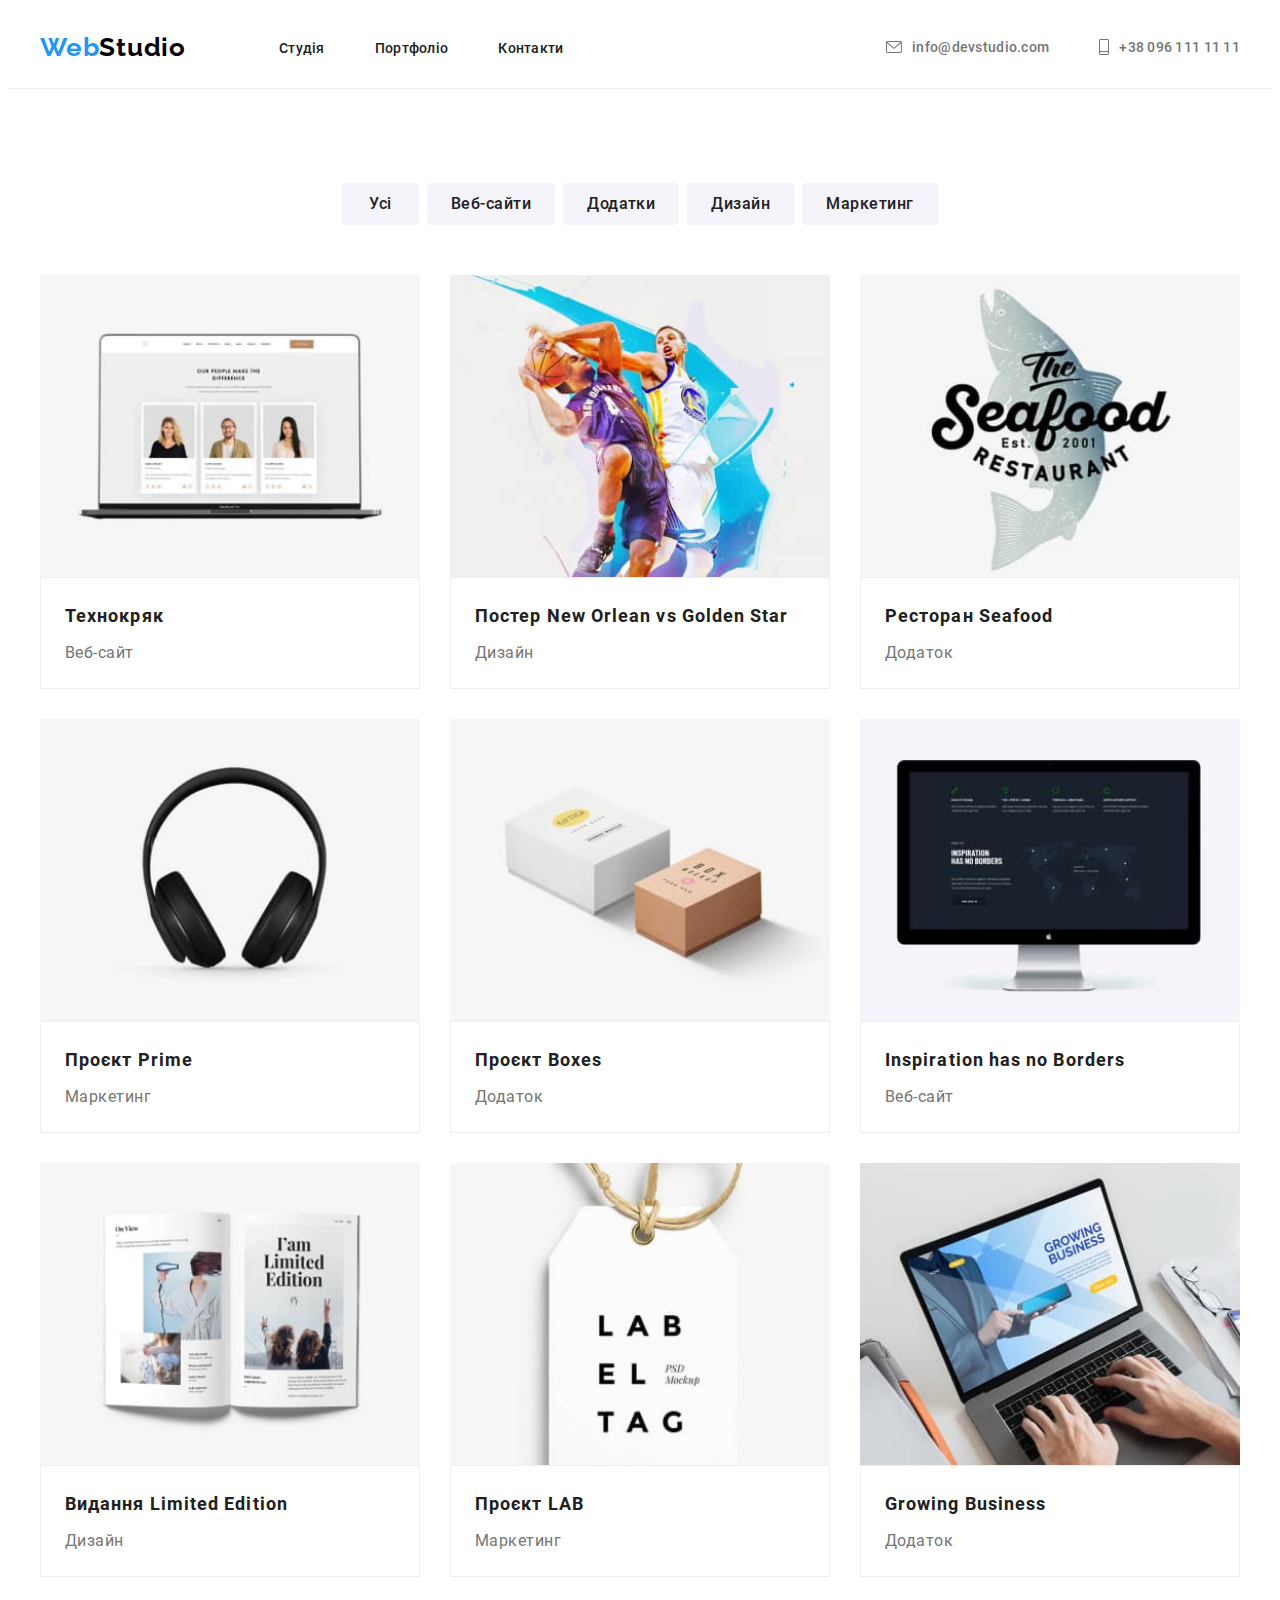
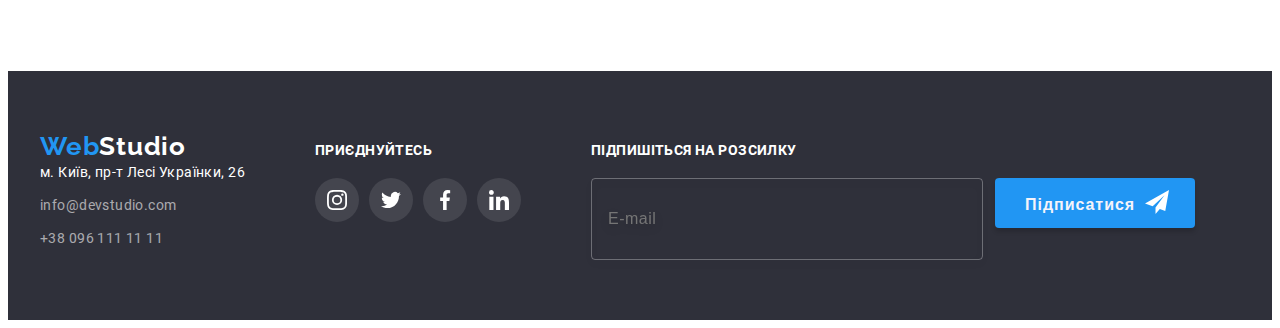
==== commit 1f8c2b44: "hw8__final" ====
--- a/portfolio.html
+++ b/portfolio.html
@@ -22,11 +22,11 @@
     <link rel="stylesheet" href="./css/main.min.css" />
   </head>
   <body>
-    <!-- <header class="header">
+    <header class="header">
       <div class="container header__container">
         <nav class="navigation">
           <!-- Логотип -->
-          <!-- <a class="logo navigation__logo link" href="./index.html"
+          <a class="logo navigation__logo link" href="./index.html"
             >Web<span class="logo__header logo__header--dark">Studio</span>
           </a>
 
@@ -62,8 +62,72 @@
             >
           </li>
         </ul>
+        <button type="button" class="menu-open-button" data-menu-open>
+          <svg class="menu-burger__icon" width="40" height="40">
+            <use href="./images/symbol-defs.svg#icon-burger"></use>
+          </svg>
+        </button>
       </div>
-    </header> --> 
+      <div class="mob-menu is-hidden" data-menu>
+        <div class="mob-menu__container container">
+          <div class="mob-menu__top">
+            <button type="button" class="menu-close-button" data-menu-close>
+              <svg class="modal-close-icon" width="18" height="18">
+                <use href="./images/symbol-defs.svg#icon-close"></use>
+              </svg>
+            </button>
+            <ul class="mob-menu__list list">
+              <li class="mob-menu__item">
+                <a class="mob-menu__link link" href="./index.html">Студія</a>
+              </li>
+
+              <li class="mob-menu__item">
+                <a class="mob-menu__link link current" href="./portfolio.html"
+                  >Портфоліо</a
+                >
+              </li>
+
+              <li class="mob-menu__item">
+                <a class="mob-menu__link link" href="">Контакти</a>
+              </li>
+            </ul>
+          </div>
+
+          <div class="mob-menu__bottom">
+            <ul class="mob-menu__connect list">
+              <li class="mob-menu__connect-item">
+                <a
+                  class="mob-menu__connect-link call link"
+                  href="tel:+380961111111"
+                  >+38 096 111 11 11</a
+                >
+              </li>
+              <li class="mob-menu__connect-item">
+                <a
+                  class="mob-menu__connect-link link"
+                  href="mailto:info@devstudio.com"
+                  >info@devstudio.com</a
+                >
+              </li>
+            </ul>
+            <ul class="mob-menu__soc-list list">
+              <li class="mob-menu__soc-item">
+                <a class="mob-menu__soc-link link" href="#">Instagram</a>
+              </li>
+              <li class="mob-menu__soc-item">
+                <a class="mob-menu__soc-link link" href="#">Twitter</a>
+              </li>
+              <li class="mob-menu__soc-item">
+                <a class="mob-menu__soc-link link" href="#">Facebook</a>
+              </li>
+              <li class="mob-menu__soc-item">
+                <a class="mob-menu__soc-link link" href="#">LinkedIn</a>
+              </li>
+            </ul>
+          </div>
+        </div>
+      </div>
+    </header>
     <main>
       <!--Фільтри -->
       <section class="filter">
@@ -108,7 +172,40 @@
             <li class="item-projects">
               <a href="#" class="projects-link link">
                 <div class="projects-top-wrap">
-                  <img src="./images/port1.jpg" alt="три людини" width="370" />
+                  <picture>
+                    <source
+                      srcset="
+                        ./images/portfolio/port1.jpg              1x,
+                        ./images/portfolio/port-img-1-desk-2x.jpg 2x
+                      "
+                      media="(min-width: 1200px)"
+                      source
+                    />
+
+                    <source
+                      srcset="
+                        ./images/portfolio/port-img-1-tab.jpg    1x,
+                        ./images/portfolio/port-img-1-tab-2x.jpg 2x
+                      "
+                      media="(min-width: 768px)"
+                      source
+                    />
+
+                    <source
+                      srcset="
+                        ./images/portfolio/port-img-1-mob.jpg    1x,
+                        ./images/portfolio/port-img-1-mob-2x.jpg 2x
+                      "
+                      media="(max-width: 767px)"
+                      source
+                    />
+                    <img
+                      src="./images/portfolio/port1.jpg"
+                      alt="три людини"
+                      width="450"
+                    />
+                  </picture>
+
                   <p class="projects-top-text">
                     Ресурс пропонує комплексні пропозиції з різним рівнем
                     функціоналу та сервісів. Все це дозволить відвідувачу
@@ -125,11 +222,40 @@
             <li class="item-projects">
               <a href="" class="projects-link link">
                 <div class="projects-top-wrap">
-                  <img
-                    src="./images/port2.jpg"
-                    alt="два баскетболіста"
-                    width="370"
-                  />
+                  <picture>
+                    <source
+                      srcset="
+                        ./images/portfolio/port2.jpg              1x,
+                        ./images/portfolio/port-img-2-desk-2x.jpg 2x
+                      "
+                      media="(min-width: 1200px)"
+                      source
+                    />
+
+                    <source
+                      srcset="
+                        ./images/portfolio/port-img-2-tab.jpg    1x,
+                        ./images/portfolio/port-img-2-tab-2x.jpg 2x
+                      "
+                      media="(min-width: 768px)"
+                      source
+                    />
+
+                    <source
+                      srcset="
+                        ./images/portfolio/port-img-2-mob.jpg    1x,
+                        ./images/portfolio/port-img-2-mob-2x.jpg 2x
+                      "
+                      media="(max-width: 767px)"
+                      source
+                    />
+                    <img
+                      src="./images/portfolio/port2.jpg"
+                      alt="два баскетболіста"
+                      width="450"
+                    />
+                  </picture>
+
                   <p class="projects-top-text">
                     Ресурс пропонує комплексні пропозиції з різним рівнем
                     функціоналу та сервісів. Все це дозволить відвідувачу
@@ -148,11 +274,40 @@
             <li class="item-projects">
               <a href="" class="projects-link link">
                 <div class="projects-top-wrap">
-                  <img
-                    src="./images/port3.jpg"
-                    alt="логотип ресторану"
-                    width="370"
-                  />
+                  <picture>
+                    <source
+                      srcset="
+                        ./images/portfolio/port3.jpg              1x,
+                        ./images/portfolio/port-img-3-desk-2x.jpg 2x
+                      "
+                      media="(min-width: 1200px)"
+                      source
+                    />
+
+                    <source
+                      srcset="
+                        ./images/portfolio/port-img-3-tab.jpg    1x,
+                        ./images/portfolio/port-img-3-tab-2x.jpg 2x
+                      "
+                      media="(min-width: 768px)"
+                      source
+                    />
+
+                    <source
+                      srcset="
+                        ./images/portfolio/port-img-3-mob.jpg    1x,
+                        ./images/portfolio/port-img-3-mob-2x.jpg 2x
+                      "
+                      media="(max-width: 767px)"
+                      source
+                    />
+                    <img
+                      src="./images/portfolio/port3.jpg"
+                      alt="логотип ресторану"
+                      width="450"
+                    />
+                  </picture>
+
                   <p class="projects-top-text">
                     Ресурс пропонує комплексні пропозиції з різним рівнем
                     функціоналу та сервісів. Все це дозволить відвідувачу
@@ -169,7 +324,40 @@
             <li class="item-projects">
               <a href="" class="projects-link link">
                 <div class="projects-top-wrap">
-                  <img src="./images/port4.jpg" alt="навушники" width="370" />
+                  <picture>
+                    <source
+                      srcset="
+                        ./images/portfolio/port4.jpg              1x,
+                        ./images/portfolio/port-img-4-desk-2x.jpg 2x
+                      "
+                      media="(min-width: 1200px)"
+                      source
+                    />
+
+                    <source
+                      srcset="
+                        ./images/portfolio/port-img-4-tab.jpg    1x,
+                        ./images/portfolio/port-img-4-tab-2x.jpg 2x
+                      "
+                      media="(min-width: 768px)"
+                      source
+                    />
+
+                    <source
+                      srcset="
+                        ./images/portfolio/port-img-4-mob.jpg    1x,
+                        ./images/portfolio/port-img-4-mob-2x.jpg 2x
+                      "
+                      media="(max-width: 767px)"
+                      source
+                    />
+                    <img
+                      src="./images/portfolio/port4.jpg"
+                      alt="навушники"
+                      width="450"
+                    />
+                  </picture>
+
                   <p class="projects-top-text">
                     Ресурс пропонує комплексні пропозиції з різним рівнем
                     функціоналу та сервісів. Все це дозволить відвідувачу
@@ -186,11 +374,40 @@
             <li class="item-projects">
               <a href="" class="projects-link link">
                 <div class="projects-top-wrap">
-                  <img
-                    src="./images/port5.jpg"
-                    alt="дві коробочки"
-                    width="370"
-                  />
+                  <picture>
+                    <source
+                      srcset="
+                        ./images/portfolio/port5.jpg              1x,
+                        ./images/portfolio/port-img-5-desk-2x.jpg 2x
+                      "
+                      media="(min-width: 1200px)"
+                      source
+                    />
+
+                    <source
+                      srcset="
+                        ./images/portfolio/port-img-5-tab.jpg    1x,
+                        ./images/portfolio/port-img-5-tab-2x.jpg 2x
+                      "
+                      media="(min-width: 768px)"
+                      source
+                    />
+
+                    <source
+                      srcset="
+                        ./images/portfolio/port-img-5-mob.jpg    1x,
+                        ./images/portfolio/port-img-5-mob-2x.jpg 2x
+                      "
+                      media="(max-width: 767px)"
+                      source
+                    />
+                    <img
+                      src="./images/portfolio/port5.jpg"
+                      alt="дві коробочки"
+                      width="450"
+                    />
+                  </picture>
+
                   <p class="projects-top-text">
                     Ресурс пропонує комплексні пропозиції з різним рівнем
                     функціоналу та сервісів. Все це дозволить відвідувачу
@@ -207,7 +424,40 @@
             <li class="item-projects">
               <a href="" class="projects-link link">
                 <div class="projects-top-wrap">
-                  <img src="./images/port6.jpg" alt="монітор" width="370" />
+                  <picture>
+                    <source
+                      srcset="
+                        ./images/portfolio/port6.jpg              1x,
+                        ./images/portfolio/port-img-6-desk-2x.jpg 2x
+                      "
+                      media="(min-width: 1200px)"
+                      source
+                    />
+
+                    <source
+                      srcset="
+                        ./images/portfolio/port-img-6-tab.jpg    1x,
+                        ./images/portfolio/port-img-6-tab-2x.jpg 2x
+                      "
+                      media="(min-width: 768px)"
+                      source
+                    />
+
+                    <source
+                      srcset="
+                        ./images/portfolio/port-img-6-mob.jpg    1x,
+                        ./images/portfolio/port-img-6-mob-2x.jpg 2x
+                      "
+                      media="(max-width: 767px)"
+                      source
+                    />
+                    <img
+                      src="./images/portfolio/port6.jpg"
+                      alt="монітор"
+                      width="450"
+                    />
+                  </picture>
+
                   <p class="projects-top-text">
                     Ресурс пропонує комплексні пропозиції з різним рівнем
                     функціоналу та сервісів. Все це дозволить відвідувачу
@@ -224,11 +474,40 @@
             <li class="item-projects">
               <a href="" class="projects-link link">
                 <div class="projects-top-wrap">
-                  <img
-                    src="./images/port7.jpg"
-                    alt="відкрита книга"
-                    width="370"
-                  />
+                  <picture>
+                    <source
+                      srcset="
+                        ./images/portfolio/port7.jpg              1x,
+                        ./images/portfolio/port-img-7-desk-2x.jpg 2x
+                      "
+                      media="(min-width: 1200px)"
+                      source
+                    />
+
+                    <source
+                      srcset="
+                        ./images/portfolio/port-img-7-tab.jpg    1x,
+                        ./images/portfolio/port-img-7-tab-2x.jpg 2x
+                      "
+                      media="(min-width: 768px)"
+                      source
+                    />
+
+                    <source
+                      srcset="
+                        ./images/portfolio/port-img-7-mob.jpg    1x,
+                        ./images/portfolio/port-img-7-mob-2x.jpg 2x
+                      "
+                      media="(max-width: 767px)"
+                      source
+                    />
+                    <img
+                      src="./images/portfolio/port7.jpg"
+                      alt="відкрита книга"
+                      width="450"
+                    />
+                  </picture>
+
                   <p class="projects-top-text">
                     Ресурс пропонує комплексні пропозиції з різним рівнем
                     функціоналу та сервісів. Все це дозволить відвідувачу
@@ -245,7 +524,40 @@
             <li class="item-projects">
               <a href="" class="projects-link link">
                 <div class="projects-top-wrap">
-                  <img src="./images/port8.jpg" alt="бірка" width="370" />
+                  <picture>
+                    <source
+                      srcset="
+                        ./images/portfolio/port8.jpg              1x,
+                        ./images/portfolio/port-img-8-desk-2x.jpg 2x
+                      "
+                      media="(min-width: 1200px)"
+                      source
+                    />
+
+                    <source
+                      srcset="
+                        ./images/portfolio/port-img-8-tab.jpg    1x,
+                        ./images/portfolio/port-img-8-tab-2x.jpg 2x
+                      "
+                      media="(min-width: 768px)"
+                      source
+                    />
+
+                    <source
+                      srcset="
+                        ./images/portfolio/port-img-8-mob.jpg    1x,
+                        ./images/portfolio/port-img-8-mob-2x.jpg 2x
+                      "
+                      media="(max-width: 767px)"
+                      source
+                    />
+                    <img
+                      src="./images/portfolio/port8.jpg"
+                      alt="бірка"
+                      width="450"
+                    />
+                  </picture>
+
                   <p class="projects-top-text">
                     Ресурс пропонує комплексні пропозиції з різним рівнем
                     функціоналу та сервісів. Все це дозволить відвідувачу
@@ -262,11 +574,40 @@
             <li class="item-projects">
               <a href="" class="projects-link link">
                 <div class="projects-top-wrap">
-                  <img
-                    src="./images/port9.jpg"
-                    alt="робота за ноутом"
-                    width="370"
-                  />
+                  <picture>
+                    <source
+                      srcset="
+                        ./images/portfolio/port9.jpg              1x,
+                        ./images/portfolio/port-img-9-desk-2x.jpg 2x
+                      "
+                      media="(min-width: 1200px)"
+                      source
+                    />
+
+                    <source
+                      srcset="
+                        ./images/portfolio/port-img-9-tab.jpg    1x,
+                        ./images/portfolio/port-img-9-tab-2x.jpg 2x
+                      "
+                      media="(min-width: 768px)"
+                      source
+                    />
+
+                    <source
+                      srcset="
+                        ./images/portfolio/port-img-9-mob.jpg    1x,
+                        ./images/portfolio/port-img-9-mob-2x.jpg 2x
+                      "
+                      media="(max-width: 767px)"
+                      source
+                    />
+                    <img
+                      src="./images/portfolio/port9.jpg"
+                      alt="робота за ноутом"
+                      width="450"
+                    />
+                  </picture>
+
                   <p class="projects-top-text">
                     Ресурс пропонує комплексні пропозиції з різним рівнем
                     функціоналу та сервісів. Все це дозволить відвідувачу
@@ -285,15 +626,14 @@
     </main>
 
     <!-- Футер -->
-    <!-- <footer class="footer">
+    <footer class="footer">
       <div class="container address-soc">
-        <div class="footer-address"> -->
-          <!-- Логотип -->
-          <!-- <a class="footer-address-logo logo link" href="./index.html"
+        <div class="footer-address">
+          <a class="footer-address-logo logo link" href="./index.html"
             >Web<span class="logo__footer logo__footer--dark">Studio</span></a
           >
           <address>
-            <ul class="list address">
+            <ul class="list-address list">
               <li class="list-address-item">
                 <a
                   class="address-link link place"
@@ -376,6 +716,97 @@
           </form>
         </div>
       </div>
-    </footer> -->
+
+      <div class="mob-address-soc">
+        <div class="mob-footer-tablet">
+          <div class="mob-addres-soc-tablet">
+            <a
+              class="mob-footer-address-logo footer-address-logo logo link"
+              href="./index.html"
+              >Web<span class="logo__footer logo__footer--dark">Studio</span></a
+            >
+            <ul class="mob-list-address list-address list">
+              <li class="list-address-item">
+                <a
+                  class="address-link link place"
+                  href="https://goo.gl/maps/hLcqQ8hYVYnPVfHX9"
+                  target="_blank"
+                  rel="noopener noreferrer nofollow"
+                  >м. Київ, пр-т Лесі Українки, 26</a
+                >
+              </li>
+
+              <li class="list-address-item">
+                <a class="address-link link" href="mailto:info@devstudio.com"
+                  >info@devstudio.com</a
+                >
+              </li>
+
+              <li class="list-address-item">
+                <a class="address-link link" href="tel:+380961111111"
+                  >+38 096 111 11 11</a
+                >
+              </li>
+            </ul>
+          </div>
+          <div class="mob-footer-soc">
+            <p class="footer-soc-title">приєднуйтесь</p>
+            <ul class="footer-soc-list list">
+              <li class="footer-soc-list-item">
+                <a href="" class="footer-soc-link">
+                  <svg class="footer-soc-icon" width="20" height="20">
+                    <use href="./images/symbol-defs.svg#icon-instagram"></use>
+                  </svg>
+                </a>
+              </li>
+              <li class="footer-soc-list-item">
+                <a href="" class="footer-soc-link">
+                  <svg class="footer-soc-icon" width="20" height="20">
+                    <use href="./images/symbol-defs.svg#icon-twitter"></use>
+                  </svg>
+                </a>
+              </li>
+              <li class="footer-soc-list-item">
+                <a href="" class="footer-soc-link">
+                  <svg class="footer-soc-icon" width="20" height="20">
+                    <use href="./images/symbol-defs.svg#icon-facebook"></use>
+                  </svg>
+                </a>
+              </li>
+              <li class="footer-soc-list-item">
+                <a href="" class="footer-soc-link">
+                  <svg class="footer-soc-icon" width="20" height="20">
+                    <use href="./images/symbol-defs.svg#icon-linkedin"></use>
+                  </svg>
+                </a>
+              </li>
+            </ul>
+          </div>
+        </div>
+        <form class="mob-form-subscribe form-subscribe">
+          <label for="email-letter" class="subscribe-title"
+            >Підпишіться на розсилку</label
+          >
+          <input
+            type="email"
+            name="email-letter"
+            id="email-letter"
+            class="mob-subscribe-email subscribe-email"
+            placeholder="E-mail"
+          />
+
+          <div class="mob-submit">
+            <button type="submit" class="button-submit subscribe-button">
+              Підписатися
+              <span
+                ><svg class="button-icon-plane" width="24" height="24">
+                  <use href="./images/symbol-defs.svg#icon-plane"></use></svg
+              ></span>
+            </button>
+          </div>
+        </form>
+      </div>
+    </footer>
+    <script src="./js/menu.js"></script>
   </body>
 </html>
--- a/css/main.min.css
+++ b/css/main.min.css
@@ -1 +1 @@
-@font-face{font-family:"Roboto";font-style:normal;font-weight:400;src:url("../fonts/roboto-v30-latin_cyrillic-regular.eot");src:local(""),url("../fonts/roboto-v30-latin_cyrillic-regular.eot?#iefix") format("embedded-opentype"),url("../fonts/roboto-v30-latin_cyrillic-regular.woff2") format("woff2"),url("../fonts/roboto-v30-latin_cyrillic-regular.woff") format("woff"),url("../fonts/roboto-v30-latin_cyrillic-regular.ttf") format("truetype"),url("../fonts/roboto-v30-latin_cyrillic-regular.svg#Roboto") format("svg")}@font-face{font-family:"Roboto";font-style:normal;font-weight:500;src:url("../fonts/roboto-v30-latin_cyrillic-500.eot");src:local(""),url("../fonts/roboto-v30-latin_cyrillic-500.eot?#iefix") format("embedded-opentype"),url("../fonts/roboto-v30-latin_cyrillic-500.woff2") format("woff2"),url("../fonts/roboto-v30-latin_cyrillic-500.woff") format("woff"),url("../fonts/roboto-v30-latin_cyrillic-500.ttf") format("truetype"),url("../fonts/roboto-v30-latin_cyrillic-500.svg#Roboto") format("svg")}@font-face{font-family:"Roboto";font-style:normal;font-weight:700;src:url("../fonts/roboto-v30-latin_cyrillic-700.eot");src:local(""),url("../fonts/roboto-v30-latin_cyrillic-700.eot?#iefix") format("embedded-opentype"),url("../fonts/roboto-v30-latin_cyrillic-700.woff2") format("woff2"),url("../fonts/roboto-v30-latin_cyrillic-700.woff") format("woff"),url("../fonts/roboto-v30-latin_cyrillic-700.ttf") format("truetype"),url("../fonts/roboto-v30-latin_cyrillic-700.svg#Roboto") format("svg")}@font-face{font-family:"Roboto";font-style:normal;font-weight:900;src:url("../fonts/roboto-v30-latin_cyrillic-900.eot");src:local(""),url("../fonts/roboto-v30-latin_cyrillic-900.eot?#iefix") format("embedded-opentype"),url("../fonts/roboto-v30-latin_cyrillic-900.woff2") format("woff2"),url("../fonts/roboto-v30-latin_cyrillic-900.woff") format("woff"),url("../fonts/roboto-v30-latin_cyrillic-900.ttf") format("truetype"),url("../fonts/roboto-v30-latin_cyrillic-900.svg#Roboto") format("svg")}@font-face{font-family:"Raleway";font-style:normal;font-weight:400;src:url("../fonts/raleway-v28-latin-regular.eot");src:local(""),url("../fonts/raleway-v28-latin-regular.eot?#iefix") format("embedded-opentype"),url("../fonts/raleway-v28-latin-regular.woff2") format("woff2"),url("../fonts/raleway-v28-latin-regular.woff") format("woff"),url("../fonts/raleway-v28-latin-regular.ttf") format("truetype"),url("../fonts/raleway-v28-latin-regular.svg#Raleway") format("svg")}@font-face{font-family:"Raleway";font-style:normal;font-weight:700;src:url("../fonts/raleway-v28-latin-700.eot");src:local(""),url("../fonts/raleway-v28-latin-700.eot?#iefix") format("embedded-opentype"),url("../fonts/raleway-v28-latin-700.woff2") format("woff2"),url("../fonts/raleway-v28-latin-700.woff") format("woff"),url("../fonts/raleway-v28-latin-700.ttf") format("truetype"),url("../fonts/raleway-v28-latin-700.svg#Raleway") format("svg")}:root{--primary-text-color: #757575;--color-logo: #000000;--title-text-color: #212121;--accent-color: #2196f3;--color-btn: #f5f4fa;--primary-bg-color: #ffffff;--color-hero-text: #ffffff;--color-address-link: rgba(255, 255, 255, 0.6);--color-icon: #afb1b8;--color-overlay: rgba(33, 150, 243, 0.9);--bg-gradient: linear-gradient(rgba(47, 48, 58, 0.4), rgba(47, 48, 58, 0.4))}.clients-title,.team-title{font-size:36px;line-height:1.2;text-align:center;letter-spacing:.03em}.visually-hidden{position:absolute;white-space:nowrap;width:1px;height:1px;overflow:hidden;border:0;padding:0;clip:rect(0 0 0 0);-webkit-clip-path:inset(50%);clip-path:inset(50%);margin:-1px}p,h1,h2,h3,h4,h5,h6{margin:0}ul,ol{margin:0;padding-left:0}button{cursor:pointer}img{display:block;max-width:100%;height:auto}body{font-family:"Roboto","sans-serif";background-color:var(--primary-bg-color);color:var(--primary-text-color)}.list{list-style:none}.link{text-decoration:none}.no-scroll{overflow:hidden}section{padding-top:60px;padding-bottom:60px}@media screen and (min-width: 1200px){section{padding-top:94px;padding-bottom:94px}}.section-title,.activity__title,.team-title,.filter-title,.projects-title,.clients-title{color:var(--title-text-color)}.container{width:100%;padding-left:15px;padding-right:15px;margin:0 auto;align-items:center}@media screen and (min-width: 480px){.container{width:480px}}@media screen and (min-width: 768px){.container{width:768px}}@media screen and (min-width: 1200px){.container{width:1200px}}.button-primary{border-radius:4px;height:30px;min-width:200px;padding:1px 24px;font-family:inherit;color:var(--color-btn);background-color:var(--accent-color);font-weight:700;font-size:14px;line-height:1.88;letter-spacing:.06em;text-align:center;box-shadow:0px 4px 4px rgba(0,0,0,.15);border-color:rgba(0,0,0,0);transition:color 250ms cubic-bezier(0.4, 0, 0.2, 1),background-color 250ms cubic-bezier(0.4, 0, 0.2, 1)}@media screen and (min-width: 480px){.button-primary{height:50px;min-width:200px;padding:10px 24px;font-weight:700;font-size:16px;line-height:1.88;letter-spacing:.06em}}@media screen and (min-width: 1200px){.button-primary{min-width:216px;padding:10px 32px}}.button-primary:hover,.button-primary:focus{color:var(--title-text-color);background-color:var(--color-btn)}.button-secondary{display:block;padding:6px 22px;font-family:inherit;color:var(--title-text-color);background-color:var(--color-btn);font-weight:500;font-size:16px;line-height:1.63;letter-spacing:.03em;text-align:center;cursor:pointer;border-color:rgba(0,0,0,0);border-radius:4px;transition:color 250ms cubic-bezier(0.4, 0, 0.2, 1),background-color 250ms cubic-bezier(0.4, 0, 0.2, 1),box-shadow 250ms cubic-bezier(0.4, 0, 0.2, 1)}.button-secondary:hover,.button-secondary:focus{color:var(--color-btn);background-color:var(--accent-color);box-shadow:0px 3px 1px rgba(0,0,0,.1),0px 1px 2px rgba(0,0,0,.08),0px 2px 2px rgba(0,0,0,.12)}.backdrop{position:fixed;top:0;width:100%;height:100%;background-color:rgba(0,0,0,.2);transition:opacity 250ms cubic-bezier(0.4, 0, 0.2, 1),visibility 250ms cubic-bezier(0.4, 0, 0.2, 1)}.modal{width:300px;min-height:609px;padding:40px 40px 40px 40px;background-color:var(--primary-bg-color);box-shadow:0px 1px 3px rgba(0,0,0,.12),0px 1px 1px rgba(0,0,0,.14),0px 2px 1px rgba(0,0,0,.2);border-radius:4px;position:absolute;top:50%;left:50%;transform:translate(-50%, -50%) scaleY(1);transition:transform 250ms cubic-bezier(0.4, 0, 0.2, 1);overflow:auto}@media screen and (min-width: 480px){.modal{width:450px}}@media screen and (min-width: 1200px){.modal{width:528px;min-height:581px;padding:40px 45px 40px 35px}}.modal-btn{width:30px;height:30px;display:flex;align-items:center;justify-content:center;background:#fff;border:1px solid rgba(0,0,0,.1);border-radius:50%;background-color:rgba(0,0,0,0);position:absolute;right:8px;top:8px;transition:fill 250ms cubic-bezier(0.4, 0, 0.2, 1)}.modal-btn:hover,.modal-btn:focus{fill:var(--accent-color)}.is-hidden{opacity:0;visibility:hidden;pointer-events:none}.backdrop.is-hidden .modal{transform:translate(-50%, -50%) scaleY(0)}.modal-title{font-weight:700;font-size:20px;line-height:1.5;text-align:center;letter-spacing:.03em;text-align:center;color:var(--title-text-color)}@media screen and (min-width: 1200px){.modal-title{margin-bottom:12px;font-size:20px;line-height:1.15;letter-spacing:.03em}}.modal-input{width:100%;margin-bottom:12px;margin-right:5px;height:40px;padding-left:42px;border:1px solid rgba(33,33,33,.2);border-radius:4px;outline:rgba(0,0,0,0);transition:border 250ms cubic-bezier(0.4, 0, 0.2, 1)}.modal-input:focus{border:1px solid var(--accent-color);border-radius:4px}.input-wrap{position:relative}.modal-input-icon{position:absolute;top:0px;left:12px;transform:translateY(50%);transition:fill 250ms cubic-bezier(0.4, 0, 0.2, 1)}.modal-input:focus+.modal-input-icon{fill:var(--accent-color)}.modal-label{display:block;margin-bottom:4px;font-weight:400;color:var(--primary-text-color)}@media screen and (min-width: 1200px){.modal-label{font-size:12px;line-height:1.16;letter-spacing:.01em}}.modal-comment{width:100%;height:120px;padding:12px 16px;margin-bottom:20px;resize:none;font-weight:400;font-size:14px;line-height:1.14;letter-spacing:.01em;color:var(--primary-text-color);border:1px solid rgba(33,33,33,.2);border-radius:4px;outline:rgba(0,0,0,0);transition:border 250ms cubic-bezier(0.4, 0, 0.2, 1)}@media screen and (min-width: 1200px){.modal-comment{font-size:12px;line-height:1.16;letter-spacing:.01em}}.modal-comment:focus{border:1px solid var(--accent-color);border-radius:4px}.modal-comment::-moz-placeholder{font-weight:400;font-size:14px;line-height:1.14;letter-spacing:.01em;color:rgba(117,117,117,.5)}.modal-comment:-ms-input-placeholder{font-weight:400;font-size:14px;line-height:1.14;letter-spacing:.01em;color:rgba(117,117,117,.5)}.modal-comment::placeholder{font-weight:400;font-size:14px;line-height:1.14;letter-spacing:.01em;color:rgba(117,117,117,.5)}@media screen and (min-width: 1200px){.modal-comment::-moz-placeholder{font-size:12px;line-height:1.16;letter-spacing:.01em}.modal-comment:-ms-input-placeholder{font-size:12px;line-height:1.16;letter-spacing:.01em}.modal-comment::placeholder{font-size:12px;line-height:1.16;letter-spacing:.01em}}.modal-field{padding-left:12px}.modal-terms{display:flex;align-items:center;position:relative;font-weight:400;font-size:12px;line-height:1.17;color:var(--primary-text-color)}@media screen and (min-width: 1200px){.modal-terms{font-size:14px;line-height:1.71;letter-spacing:.03em}}.modal-terms span{width:16px;height:15px;border:2px solid #111319;border-radius:2px;margin-right:10px;display:flex;align-items:center;justify-content:center;fill:rgba(0,0,0,0);transition:background-color 250ms cubic-bezier(0.4, 0, 0.2, 1),border-color 250ms cubic-bezier(0.4, 0, 0.2, 1),fill 250ms cubic-bezier(0.4, 0, 0.2, 1)}.input-check:checked+.modal-terms span{background-color:var(--accent-color);border-color:rgba(0,0,0,0);fill:var(--color-btn)}.modal-terms-link{display:inline-block;text-align:center;-webkit-text-decoration-line:underline;text-decoration-line:underline;font-weight:400;font-size:12px;line-height:1.17;letter-spacing:.03em;color:var(--accent-color)}@media screen and (min-width: 1200px){.modal-terms-link{font-size:14px;line-height:1.71}}.terms{width:16px;height:15px;margin-bottom:0px;vertical-align:middle}.button-submit{display:block;margin:auto;margin-top:30px;padding:10px 52px;width:200px;height:50px;font-weight:700;font-size:16px;line-height:1.88;letter-spacing:.06em;color:var(--color-btn);background:var(--accent-color);box-shadow:0px 4px 4px rgba(0,0,0,.15);border-radius:4px;border-color:rgba(0,0,0,0)}.header{padding-top:24px;padding-bottom:25px;background-color:#fff;border-bottom:1px solid #ececec}.header__container{display:flex;align-items:center}.navigation{display:flex;align-items:center}.menu{display:none;gap:50px}@media screen and (min-width: 768px){.menu{display:flex;margin-right:90px}}@media screen and (min-width: 768px){.navigation__logo{margin-right:87px}}@media screen and (min-width: 1200px){.navigation__logo{margin-right:93px}}.connect{display:none;margin-left:auto;gap:50px}@media screen and (min-width: 768px){.connect{display:flex;flex-direction:column;gap:10px;align-items:flex-start;margin:0}}@media screen and (min-width: 1200px){.connect{margin-left:auto;gap:50px;flex-direction:row}}.logo__header--dark{color:var(--color-logo)}.logo__header--dark:hover{color:var(--accent-color)}a.logo.link:focus .logo__header--dark:not(:focus){color:var(--accent-color)}.logo{font-family:"Raleway","sans-serif";color:var(--accent-color);font-weight:700;transition:color 250ms cubic-bezier(0.4, 0, 0.2, 1)}@media screen and (min-width: 768px){.logo{font-size:24px;line-height:1.17;letter-spacing:.03em}}@media screen and (min-width: 1200px){.logo{font-size:26px;line-height:1.19}}.menu__item{transition:color 250ms cubic-bezier(0.4, 0, 0.2, 1)}@media screen and (min-width: 768px){.menu__item{font-weight:500;font-size:14px;line-height:1.14;letter-spacing:.02em}}@media screen and (min-width: 1200px){.menu__item{font-size:14px;line-height:1.2}}.menu__item{color:var(--title-text-color);position:relative}.menu__item::after{content:"";display:block;margin-top:28px;width:100%;min-height:4px;background-color:var(--accent-color);border-radius:2px;position:absolute;transform:scaleX(0);transition:transform 250ms cubic-bezier(0.4, 0, 0.2, 1)}.connect__link{transition:color 250ms cubic-bezier(0.4, 0, 0.2, 1)}@media screen and (min-width: 768px){.connect__link{font-weight:500;font-size:12px;line-height:1.17;letter-spacing:.02em}}@media screen and (min-width: 1200px){.connect__link{font-size:14px;line-height:1.2}}.menu .link:hover,.menu .link:focus,.connect .link:hover,.connect .link:focus{color:var(--accent-color)}.menu.link.current{color:var(--accent-color)}.menu.link.current::after{transform:scaleX(1)}.filter .link.current{color:var(--accent-color)}.connect__link{color:var(--primary-text-color);display:flex;align-items:center;justify-content:center;fill:var(--primary-text-color)}.connect__link:hover,.connect__link:focus{fill:var(--accent-color)}.letter-icon,.phone-icon{transition:fill 250ms cubic-bezier(0.4, 0, 0.2, 1)}@media screen and (min-width: 768px){.letter-icon,.phone-icon{margin-right:8px}}@media screen and (min-width: 1200px){.letter-icon,.phone-icon{margin-right:10px}}.mob-menu{position:fixed;margin:0;padding-right:0;padding-left:20px;padding-top:48px;padding-bottom:48px;top:0;background-color:var(--color-hero-text);width:100vw;height:100vh;z-index:1}@media screen and (min-width: 480px){.mob-menu{padding-left:35px}}.mob-menu__container{height:100%;display:flex;flex-direction:column;justify-content:space-between;overflow:auto}.mob-menu__top,.mob-menu__bottom{margin-right:auto}.menu-open-button{margin-left:auto;padding:0;background-color:rgba(0,0,0,0);border:none}@media screen and (min-width: 768px){.menu-open-button{display:none}}.menu-close-button{display:flex;align-items:center;justify-content:center;padding:0;background-color:rgba(0,0,0,0);border:none;position:absolute;right:25px;top:21px}.menu-close-button:hover,.menu-close-button:focus{fill:var(--accent-color)}.mob-menu__list{margin-top:5x;margin-bottom:50px}.mob-menu__link{font-weight:500;font-size:30px;line-height:1.18;letter-spacing:.02em;color:var(--title-text-color)}@media screen and (min-width: 480px){.mob-menu__link{font-size:40px}}.mob-menu__link:hover,.mob-menu__link:focus{color:var(--accent-color)}.mob-menu__item:not(:last-child){margin-bottom:32px}.mob-menu__link.link.current{color:var(--accent-color)}.mob-menu__connect-link{font-weight:500;font-size:20px;line-height:1.17;letter-spacing:.02em;color:var(--primary-text-color)}@media screen and (min-width: 480px){.mob-menu__connect-link{font-size:24px}}.mob-menu__connect-link.call{font-weight:500;font-size:24px;line-height:1.18;letter-spacing:.02em;color:var(--accent-color)}@media screen and (min-width: 480px){.mob-menu__connect-link.call{font-size:34px}}.mob-menu__connect-item:not(:last-child){margin-bottom:32px}.mob-menu__connect{margin-bottom:64px}.mob-menu__soc-list{display:flex;margin:0}.mob-menu__soc-item{display:flex}.mob-menu__soc-item:not(:last-child)::after{content:"";width:22px;height:0px;border:1px solid rgba(33,33,33,.2);transform:rotate(90deg);margin-top:10px;padding-left:10px}.mob-menu__soc-link{font-weight:500;font-size:12px;line-height:1.22;letter-spacing:.02em;color:var(--accent-color)}@media screen and (min-width: 480px){.mob-menu__soc-link{font-size:18px}}.hero{width:100%;padding-left:60px;padding-right:60px;padding-top:118px;padding-bottom:118px;margin:0 auto;max-width:1600px;text-align:center;background-color:#212121;background-image:var(--bg-gradient),url(/images/hero/hero-bg-mobail.jpg);background-repeat:no-repeat;background-position:center;background-size:cover}@media(min-device-pixel-ratio: 2),(-webkit-min-device-pixel-ratio: 2),(min-resolution: 192dpi),(min-resolution: 2dppx){.hero{background-image:var(--bg-gradient),url(/images/hero/hero-bg-mobail-2x.jpg)}}@media screen and (min-width: 768px){.hero{background-image:var(--bg-gradient),url(/images/hero/hero-bg-tablet.jpg)}}@media screen and (min-width: 768px)and (min-device-pixel-ratio: 2),screen and (min-width: 768px)and (-webkit-min-device-pixel-ratio: 2),screen and (min-width: 768px)and (min-resolution: 192dpi),screen and (min-width: 768px)and (min-resolution: 2dppx){.hero{background-image:var(--bg-gradient),url(/images/hero/hero-bg-tablet-2x.jpg)}}@media screen and (min-width: 1200px){.hero{padding-top:200px;padding-bottom:200px;background-image:var(--bg-gradient),url(/images/hero/hero-bg-desktop.jpg)}}@media screen and (min-width: 1200px)and (min-device-pixel-ratio: 2),screen and (min-width: 1200px)and (-webkit-min-device-pixel-ratio: 2),screen and (min-width: 1200px)and (min-resolution: 192dpi),screen and (min-width: 1200px)and (min-resolution: 2dppx){.hero{background-image:var(--bg-gradient),url(/images/hero/hero-bg-desktop-2x.jpg)}}.hero .hero__title{width:100%;margin-bottom:30px;margin-left:auto;margin-right:auto;color:var(--color-hero-text);font-weight:900;font-size:20px;line-height:1.62;text-transform:uppercase;max-width:360px}@media screen and (min-width: 480px){.hero .hero__title{font-size:26px}}@media screen and (min-width: 1200px){.hero .hero__title{max-width:696px;font-size:44px;line-height:1.4;letter-spacing:.06em}}.features__list{display:flex;flex-wrap:wrap;gap:30px;width:100%}.features__item{width:100%}@media screen and (min-width: 768px){.features__item{width:calc((100% - 60px)/2)}}@media screen and (min-width: 1200px){.features__item{width:calc((100% - 90px)/4)}}.features__item::before{content:"";height:120px;margin-bottom:30px;background-repeat:no-repeat;background-position:center;background-size:70px;background-color:#f5f4fa;display:block;border-radius:4px}.icon-antenna::before{background-image:url(../images/antenna.svg)}.icon-clock::before{background-image:url(../images/clock.svg)}.icon-diagram::before{background-image:url(../images/diagram.svg)}.icon-astronaut::before{background-image:url(../images/astronaut.svg)}.features__title{margin-bottom:10px;font-size:14px;line-height:1.14;letter-spacing:.03em;text-transform:uppercase}.features__list .features__title{color:var(--title-text-color)}.features__text{font-size:14px;line-height:1.71;letter-spacing:.03em}@media screen and (max-width: 1199px){.section.activity{position:absolute;white-space:nowrap;width:1px;height:1px;overflow:hidden;border:0;padding:0;clip:rect(0 0 0 0);-webkit-clip-path:inset(50%);clip-path:inset(50%);margin:-1px}}@media screen and (min-width: 1200px){.section.activity{padding-top:0}}.activity__list{width:100%}@media screen and (min-width: 1200px){.activity__list{display:flex;flex-wrap:wrap;gap:30px}}@media screen and (min-width: 1200px){.activity__item{width:calc((100% - 60px)/3)}}@media screen and (min-width: 1200px){.activity__title{margin-bottom:50px;font-size:36px;line-height:1.2;text-align:center;letter-spacing:.03em}}.activity__thumb{position:relative}.activity__text{position:absolute;bottom:0;width:100%;height:70px;padding:27px 107px;font-family:inherit;font-weight:700;font-size:14px;line-height:1.14;letter-spacing:.03em;text-align:center;text-transform:uppercase;color:var(--color-hero-text);background-color:rgba(47,48,58,.8)}.team{background-color:#f5f4fa}.team-card-content{padding-bottom:30px}.team-list{display:flex;flex-wrap:wrap;gap:30px}.team-list-item{width:100%;box-shadow:0px 1px 3px rgba(0,0,0,.12),0px 1px 1px rgba(0,0,0,.14),0px 2px 1px rgba(0,0,0,.2);border-radius:0px 0px 4px 4px;background-color:var(--primary-bg-color)}@media screen and (min-width: 768px){.team-list-item{width:calc((100% - 60px)/2)}}@media screen and (min-width: 1200px){.team-list-item{width:calc((100% - 90px)/4)}}.team-title{margin-bottom:50px}.team-list-title{margin-top:30px;color:var(--title-text-color);font-weight:500;font-size:16px;line-height:1.2;letter-spacing:.03em;text-align:center}.team-text{margin-top:10px;margin-bottom:16px;font-size:16px;line-height:1.2;letter-spacing:.03em;text-align:center}.team-soc-list{display:flex;justify-content:center;gap:10px}.team-soc-item{height:44px;width:44px}.team-soc-link{display:flex;align-items:center;justify-content:center;width:100%;height:100%;border-radius:50%;fill:var(--color-icon);transition:background-color 250ms cubic-bezier(0.4, 0, 0.2, 1),fill 250ms cubic-bezier(0.4, 0, 0.2, 1)}.team-soc-link:hover,.team-soc-link:focus{background-color:var(--accent-color);fill:var(--primary-bg-color)}.clients-title{margin-bottom:50px;font-weight:700}.clients-list{display:flex;justify-content:center;gap:30px}@media screen and (max-width: 1199px){.clients-list{flex-wrap:wrap}}.clients-list-item{width:calc((100% - 30px)/2)}@media screen and (min-width: 768px){.clients-list-item{width:calc((100% - 60px)/3)}}@media screen and (min-width: 1200px){.clients-list-item{width:calc((100% - 90px)/6)}}.clients-list-link{display:flex;align-items:center;justify-content:center;width:100%;height:100%;border:1px solid var(--color-icon);border-radius:4px;fill:var(--color-icon);transition:fill 250ms cubic-bezier(0.4, 0, 0.2, 1),border 250ms cubic-bezier(0.4, 0, 0.2, 1)}.clients-list-link:hover,.clients-list-link:focus{border:1px solid var(--accent-color);fill:var(--accent-color)}footer{padding:60px 15px;background:#2f303a}@media screen and (min-width: 1200px){footer{margin:0 auto}}.footer-address{flex-shrink:0}.logo__footer--dark{color:var(--color-hero-text)}.logo__footer--dark:hover{color:var(--accent-color)}a.logo.link:focus .logo__footer--dark:not(:focus){color:var(--accent-color)}.address-soc{display:none}@media screen and (min-width: 1200px){.address-soc{display:flex;align-items:baseline;gap:70px}}.footer-soc-title{margin-bottom:20px;font-weight:700;font-size:14px;line-height:1.14;letter-spacing:.03em;text-transform:uppercase;color:var(--color-hero-text)}.footer-soc-list{display:flex;justify-content:center;gap:10px}.footer-soc-list-item{height:44px;width:44px}.footer-soc-link{display:flex;align-items:center;justify-content:center;width:100%;height:100%;border-radius:50%;background-color:rgba(255,255,255,.1);fill:var(--primary-bg-color);transition:background-color 250ms cubic-bezier(0.4, 0, 0.2, 1)}.footer-soc-link:hover,.footer-soc-link:focus{background-color:var(--accent-color)}.list-address-item{margin-bottom:8px}@media screen and (min-width: 1200px){.list-address-item{margin-bottom:9px}}ul.list.address:nth-child(1){margin-top:20px}.address-link{color:var(--color-address-link);font-style:normal;font-size:14px;line-height:1.71;letter-spacing:.03em;transition:color 250ms cubic-bezier(0.4, 0, 0.2, 1)}.address-link:hover,.address-link:focus{color:var(--accent-color)}.place{color:var(--color-hero-text)}.footer-form{margin-right:93px}.subscribe-title{display:block;margin-bottom:20px;font-weight:700;font-size:14px;line-height:1.14;letter-spacing:.03em;text-transform:uppercase;color:var(--color-hero-text)}.subscribe{display:flex;gap:12px}.subscribe-email{width:100%;height:50px;padding:15px 16px;color:var(--primary-bg-color);background-color:rgba(0,0,0,0);border:1px solid rgba(255,255,255,.3);filter:drop-shadow(0px 4px 4px rgba(0, 0, 0, 0.15));border-radius:4px}.subscribe-email::-moz-placeholder{font-weight:400;font-size:16px;line-height:1.25;letter-spacing:.03em}.subscribe-email:-ms-input-placeholder{font-weight:400;font-size:16px;line-height:1.25;letter-spacing:.03em}.subscribe-email::placeholder{font-weight:400;font-size:16px;line-height:1.25;letter-spacing:.03em}@media screen and (min-width: 768px){.subscribe-email{width:450px}}@media screen and (min-width: 1200px){.subscribe-email{width:358px}}.button-submit.subscribe-button{display:flex;gap:10px;margin:0;padding:10px 28px}.mob-address-soc{text-align:center}@media screen and (min-width: 1200px){.mob-address-soc{display:none}}.mob-submit{display:flex;justify-content:center;margin-top:20px}.mob-list-address{margin-top:20px}.mob-footer-address-logo{font-weight:700;font-size:24px;line-height:1.17;text-align:center;letter-spacing:.03em}.mob-footer-soc{margin-top:60px}.mob-form-subscribe{margin-top:60px}@media screen and (min-width: 768px){.mob-footer-tablet{display:flex;align-items:baseline;justify-content:space-between;padding-left:69px;padding-right:96px}}.list-filter{display:flex;flex-wrap:wrap;gap:8px;margin-bottom:40px;align-items:flex-start;justify-content:start}@media screen and (min-width: 480px){.list-filter{width:calc((100% - 24px)/3);width:100%;margin-bottom:40px}}@media screen and (min-width: 768px){.list-filter{align-items:center;justify-content:center;margin-bottom:30px}}@media screen and (min-width: 1200px){.list-filter{margin-bottom:50px}}.filter-btn:first-child .button-secondary{min-width:73px;padding:6px 25px}.projects-title{margin-bottom:4px;width:100%;font-size:18px;line-height:2;letter-spacing:.06em}.projects-text{font-size:16px;line-height:1.87;letter-spacing:.03em}.list-projects{display:flex;flex-wrap:wrap;gap:30px;width:100%}@media screen and (min-width: 1200px){.list-projects{gap:0}}.item-projects{width:100%}@media screen and (min-width: 768px){.item-projects{width:calc((100% - 60px)/2)}}@media screen and (min-width: 1200px){.item-projects{width:calc((100% - 60px)/3);margin-right:30px;margin-bottom:30px}.item-projects:nth-child(3n){margin-right:0px}.item-projects:nth-last-child(-n+3){margin-bottom:0px}}.projects-link{display:block;color:var(--primary-text-color);transition:box-shadow 250ms cubic-bezier(0.4, 0, 0.2, 1)}.projects-link:focus,.projects-link:hover{box-shadow:0px 1px 1px rgba(0,0,0,.12),0px 4px 4px rgba(0,0,0,.06),1px 4px 6px rgba(0,0,0,.16)}.item-projects-group{padding:20px 24px;border:1px solid #eee}.projects-top-wrap{position:relative;overflow:hidden}.projects-top-text{width:100%;position:absolute;top:0;left:0;height:100%;padding:63px 24px;font-family:inherit;font-weight:400;font-size:18px;line-height:1.56;letter-spacing:.03em;color:var(--color-hero-text);background-color:var(--color-overlay);transform:translateY(100%);transition:transform 250ms cubic-bezier(0.4, 0, 0.2, 1)}.item-projects:hover .projects-top-text{transform:translateY(0)}/*# sourceMappingURL=main.min.css.map */+@font-face{font-family:"Roboto";font-style:normal;font-weight:400;src:url("../fonts/roboto-v30-latin_cyrillic-regular.eot");src:local(""),url("../fonts/roboto-v30-latin_cyrillic-regular.eot?#iefix") format("embedded-opentype"),url("../fonts/roboto-v30-latin_cyrillic-regular.woff2") format("woff2"),url("../fonts/roboto-v30-latin_cyrillic-regular.woff") format("woff"),url("../fonts/roboto-v30-latin_cyrillic-regular.ttf") format("truetype"),url("../fonts/roboto-v30-latin_cyrillic-regular.svg#Roboto") format("svg")}@font-face{font-family:"Roboto";font-style:normal;font-weight:500;src:url("../fonts/roboto-v30-latin_cyrillic-500.eot");src:local(""),url("../fonts/roboto-v30-latin_cyrillic-500.eot?#iefix") format("embedded-opentype"),url("../fonts/roboto-v30-latin_cyrillic-500.woff2") format("woff2"),url("../fonts/roboto-v30-latin_cyrillic-500.woff") format("woff"),url("../fonts/roboto-v30-latin_cyrillic-500.ttf") format("truetype"),url("../fonts/roboto-v30-latin_cyrillic-500.svg#Roboto") format("svg")}@font-face{font-family:"Roboto";font-style:normal;font-weight:700;src:url("../fonts/roboto-v30-latin_cyrillic-700.eot");src:local(""),url("../fonts/roboto-v30-latin_cyrillic-700.eot?#iefix") format("embedded-opentype"),url("../fonts/roboto-v30-latin_cyrillic-700.woff2") format("woff2"),url("../fonts/roboto-v30-latin_cyrillic-700.woff") format("woff"),url("../fonts/roboto-v30-latin_cyrillic-700.ttf") format("truetype"),url("../fonts/roboto-v30-latin_cyrillic-700.svg#Roboto") format("svg")}@font-face{font-family:"Roboto";font-style:normal;font-weight:900;src:url("../fonts/roboto-v30-latin_cyrillic-900.eot");src:local(""),url("../fonts/roboto-v30-latin_cyrillic-900.eot?#iefix") format("embedded-opentype"),url("../fonts/roboto-v30-latin_cyrillic-900.woff2") format("woff2"),url("../fonts/roboto-v30-latin_cyrillic-900.woff") format("woff"),url("../fonts/roboto-v30-latin_cyrillic-900.ttf") format("truetype"),url("../fonts/roboto-v30-latin_cyrillic-900.svg#Roboto") format("svg")}@font-face{font-family:"Raleway";font-style:normal;font-weight:400;src:url("../fonts/raleway-v28-latin-regular.eot");src:local(""),url("../fonts/raleway-v28-latin-regular.eot?#iefix") format("embedded-opentype"),url("../fonts/raleway-v28-latin-regular.woff2") format("woff2"),url("../fonts/raleway-v28-latin-regular.woff") format("woff"),url("../fonts/raleway-v28-latin-regular.ttf") format("truetype"),url("../fonts/raleway-v28-latin-regular.svg#Raleway") format("svg")}@font-face{font-family:"Raleway";font-style:normal;font-weight:700;src:url("../fonts/raleway-v28-latin-700.eot");src:local(""),url("../fonts/raleway-v28-latin-700.eot?#iefix") format("embedded-opentype"),url("../fonts/raleway-v28-latin-700.woff2") format("woff2"),url("../fonts/raleway-v28-latin-700.woff") format("woff"),url("../fonts/raleway-v28-latin-700.ttf") format("truetype"),url("../fonts/raleway-v28-latin-700.svg#Raleway") format("svg")}:root{--primary-text-color: #757575;--color-logo: #000000;--title-text-color: #212121;--accent-color: #2196f3;--color-btn: #f5f4fa;--primary-bg-color: #ffffff;--color-hero-text: #ffffff;--color-address-link: rgba(255, 255, 255, 0.6);--color-icon: #afb1b8;--color-overlay: rgba(33, 150, 243, 0.9);--bg-gradient: linear-gradient(rgba(47, 48, 58, 0.4), rgba(47, 48, 58, 0.4))}.clients-title,.team-title{font-size:36px;line-height:1.2;text-align:center;letter-spacing:.03em}.visually-hidden{position:absolute;white-space:nowrap;width:1px;height:1px;overflow:hidden;border:0;padding:0;clip:rect(0 0 0 0);-webkit-clip-path:inset(50%);clip-path:inset(50%);margin:-1px}p,h1,h2,h3,h4,h5,h6{margin:0}ul,ol{margin:0;padding-left:0}button{cursor:pointer}img{display:block;max-width:100%;height:auto}body{font-family:"Roboto","sans-serif";background-color:var(--primary-bg-color);color:var(--primary-text-color)}.list{list-style:none}.link{text-decoration:none}.no-scroll{overflow:hidden}section{padding-top:60px;padding-bottom:60px}@media screen and (min-width: 1200px){section{padding-top:94px;padding-bottom:94px}}.section-title,.activity__title,.team-title,.filter-title,.projects-title,.clients-title{color:var(--title-text-color)}.container{width:100%;padding-left:15px;padding-right:15px;margin:0 auto;align-items:center}@media screen and (min-width: 480px){.container{width:480px}}@media screen and (min-width: 768px){.container{width:768px}}@media screen and (min-width: 1200px){.container{width:1200px}}.button-primary{border-radius:4px;height:30px;min-width:200px;padding:1px 24px;font-family:inherit;color:var(--color-btn);background-color:var(--accent-color);font-weight:700;font-size:14px;line-height:1.88;letter-spacing:.06em;text-align:center;box-shadow:0px 4px 4px rgba(0,0,0,.15);border-color:rgba(0,0,0,0);transition:color 250ms cubic-bezier(0.4, 0, 0.2, 1),background-color 250ms cubic-bezier(0.4, 0, 0.2, 1)}@media screen and (min-width: 480px){.button-primary{height:50px;min-width:200px;padding:10px 24px;font-weight:700;font-size:16px;line-height:1.88;letter-spacing:.06em}}@media screen and (min-width: 1200px){.button-primary{min-width:216px;padding:10px 32px}}.button-primary:hover,.button-primary:focus{color:var(--title-text-color);background-color:var(--color-btn)}.button-secondary{display:block;padding:6px 22px;font-family:inherit;color:var(--title-text-color);background-color:var(--color-btn);font-weight:500;font-size:16px;line-height:1.63;letter-spacing:.03em;text-align:center;cursor:pointer;border-color:rgba(0,0,0,0);border-radius:4px;transition:color 250ms cubic-bezier(0.4, 0, 0.2, 1),background-color 250ms cubic-bezier(0.4, 0, 0.2, 1),box-shadow 250ms cubic-bezier(0.4, 0, 0.2, 1)}.button-secondary:hover,.button-secondary:focus{color:var(--color-btn);background-color:var(--accent-color);box-shadow:0px 3px 1px rgba(0,0,0,.1),0px 1px 2px rgba(0,0,0,.08),0px 2px 2px rgba(0,0,0,.12)}.backdrop{position:fixed;top:0;width:100%;height:100%;background-color:rgba(0,0,0,.2);transition:opacity 250ms cubic-bezier(0.4, 0, 0.2, 1),visibility 250ms cubic-bezier(0.4, 0, 0.2, 1)}.modal{width:300px;min-height:609px;padding:40px 40px 40px 40px;background-color:var(--primary-bg-color);box-shadow:0px 1px 3px rgba(0,0,0,.12),0px 1px 1px rgba(0,0,0,.14),0px 2px 1px rgba(0,0,0,.2);border-radius:4px;position:absolute;top:50%;left:50%;transform:translate(-50%, -50%) scaleY(1);transition:transform 250ms cubic-bezier(0.4, 0, 0.2, 1);overflow:auto}@media screen and (min-width: 480px){.modal{width:450px}}@media screen and (min-width: 1200px){.modal{width:528px;min-height:581px;padding:40px 45px 40px 35px}}.modal-btn{width:30px;height:30px;display:flex;align-items:center;justify-content:center;background:#fff;border:1px solid rgba(0,0,0,.1);border-radius:50%;background-color:rgba(0,0,0,0);position:absolute;right:8px;top:8px;transition:fill 250ms cubic-bezier(0.4, 0, 0.2, 1)}.modal-btn:hover,.modal-btn:focus{fill:var(--accent-color)}.is-hidden{opacity:0;visibility:hidden;pointer-events:none}.backdrop.is-hidden .modal{transform:translate(-50%, -50%) scaleY(0)}.modal-title{font-weight:700;font-size:20px;line-height:1.5;text-align:center;letter-spacing:.03em;text-align:center;color:var(--title-text-color)}@media screen and (min-width: 1200px){.modal-title{margin-bottom:12px;font-size:20px;line-height:1.15;letter-spacing:.03em}}.modal-input{width:100%;margin-bottom:12px;margin-right:5px;height:40px;padding-left:42px;border:1px solid rgba(33,33,33,.2);border-radius:4px;outline:rgba(0,0,0,0);transition:border 250ms cubic-bezier(0.4, 0, 0.2, 1)}.modal-input:focus{border:1px solid var(--accent-color);border-radius:4px}.input-wrap{position:relative}.modal-input-icon{position:absolute;top:0px;left:12px;transform:translateY(50%);transition:fill 250ms cubic-bezier(0.4, 0, 0.2, 1)}.modal-input:focus+.modal-input-icon{fill:var(--accent-color)}.modal-label{display:block;margin-bottom:4px;font-weight:400;color:var(--primary-text-color)}@media screen and (min-width: 1200px){.modal-label{font-size:12px;line-height:1.16;letter-spacing:.01em}}.modal-comment{width:100%;height:120px;padding:12px 16px;margin-bottom:20px;resize:none;font-weight:400;font-size:14px;line-height:1.14;letter-spacing:.01em;color:var(--primary-text-color);border:1px solid rgba(33,33,33,.2);border-radius:4px;outline:rgba(0,0,0,0);transition:border 250ms cubic-bezier(0.4, 0, 0.2, 1)}@media screen and (min-width: 1200px){.modal-comment{font-size:12px;line-height:1.16;letter-spacing:.01em}}.modal-comment:focus{border:1px solid var(--accent-color);border-radius:4px}.modal-comment::-moz-placeholder{font-weight:400;font-size:14px;line-height:1.14;letter-spacing:.01em;color:rgba(117,117,117,.5)}.modal-comment:-ms-input-placeholder{font-weight:400;font-size:14px;line-height:1.14;letter-spacing:.01em;color:rgba(117,117,117,.5)}.modal-comment::placeholder{font-weight:400;font-size:14px;line-height:1.14;letter-spacing:.01em;color:rgba(117,117,117,.5)}@media screen and (min-width: 1200px){.modal-comment::-moz-placeholder{font-size:12px;line-height:1.16;letter-spacing:.01em}.modal-comment:-ms-input-placeholder{font-size:12px;line-height:1.16;letter-spacing:.01em}.modal-comment::placeholder{font-size:12px;line-height:1.16;letter-spacing:.01em}}.modal-field{padding-left:12px}.modal-terms{display:flex;align-items:center;position:relative;font-weight:400;font-size:12px;line-height:1.17;color:var(--primary-text-color)}@media screen and (min-width: 1200px){.modal-terms{font-size:14px;line-height:1.71;letter-spacing:.03em}}.modal-terms span{width:16px;height:15px;border:2px solid #111319;border-radius:2px;margin-right:10px;display:flex;align-items:center;justify-content:center;fill:rgba(0,0,0,0);transition:background-color 250ms cubic-bezier(0.4, 0, 0.2, 1),border-color 250ms cubic-bezier(0.4, 0, 0.2, 1),fill 250ms cubic-bezier(0.4, 0, 0.2, 1)}.input-check:checked+.modal-terms span{background-color:var(--accent-color);border-color:rgba(0,0,0,0);fill:var(--color-btn)}.modal-terms-link{display:inline-block;text-align:center;-webkit-text-decoration-line:underline;text-decoration-line:underline;font-weight:400;font-size:12px;line-height:1.17;letter-spacing:.03em;color:var(--accent-color)}@media screen and (min-width: 1200px){.modal-terms-link{font-size:14px;line-height:1.71}}.terms{width:16px;height:15px;margin-bottom:0px;vertical-align:middle}.button-submit{display:block;margin:auto;margin-top:30px;padding:10px 52px;width:200px;height:50px;font-weight:700;font-size:16px;line-height:1.88;letter-spacing:.06em;color:var(--color-btn);background:var(--accent-color);box-shadow:0px 4px 4px rgba(0,0,0,.15);border-radius:4px;border-color:rgba(0,0,0,0)}.header{padding-top:24px;padding-bottom:25px;background-color:#fff;border-bottom:1px solid #ececec}.header__container{display:flex;align-items:center}.navigation{display:flex;align-items:center}.menu{display:none;gap:50px}@media screen and (min-width: 768px){.menu{display:flex;margin-right:90px}}@media screen and (min-width: 768px){.navigation__logo{margin-right:87px}}@media screen and (min-width: 1200px){.navigation__logo{margin-right:93px}}.connect{display:none;margin-left:auto;gap:50px}@media screen and (min-width: 768px){.connect{display:flex;flex-direction:column;gap:10px;align-items:flex-start;margin:0}}@media screen and (min-width: 1200px){.connect{margin-left:auto;gap:50px;flex-direction:row}}.logo__header--dark{color:var(--color-logo)}.logo__header--dark:hover{color:var(--accent-color)}a.logo.link:focus .logo__header--dark:not(:focus){color:var(--accent-color)}.logo{font-family:"Raleway","sans-serif";color:var(--accent-color);font-weight:700;transition:color 250ms cubic-bezier(0.4, 0, 0.2, 1)}@media screen and (min-width: 768px){.logo{font-size:24px;line-height:1.17;letter-spacing:.03em}}@media screen and (min-width: 1200px){.logo{font-size:26px;line-height:1.19}}.menu__item{transition:color 250ms cubic-bezier(0.4, 0, 0.2, 1)}@media screen and (min-width: 768px){.menu__item{font-weight:500;font-size:14px;line-height:1.14;letter-spacing:.02em}}@media screen and (min-width: 1200px){.menu__item{font-size:14px;line-height:1.2}}.menu__item{color:var(--title-text-color);position:relative}.menu__item::after{content:"";display:block;margin-top:28px;width:100%;min-height:4px;background-color:var(--accent-color);border-radius:2px;position:absolute;transform:scaleX(0);transition:transform 250ms cubic-bezier(0.4, 0, 0.2, 1)}.connect__link{transition:color 250ms cubic-bezier(0.4, 0, 0.2, 1)}@media screen and (min-width: 768px){.connect__link{font-weight:500;font-size:12px;line-height:1.17;letter-spacing:.02em}}@media screen and (min-width: 1200px){.connect__link{font-size:14px;line-height:1.2}}.menu .link:hover,.menu .link:focus,.connect .link:hover,.connect .link:focus{color:var(--accent-color)}.menu.link.current{color:var(--accent-color)}.menu.link.current::after{transform:scaleX(1)}.filter .link.current{color:var(--accent-color)}.connect__link{color:var(--primary-text-color);display:flex;align-items:center;justify-content:center;fill:var(--primary-text-color)}.connect__link:hover,.connect__link:focus{fill:var(--accent-color)}.letter-icon,.phone-icon{transition:fill 250ms cubic-bezier(0.4, 0, 0.2, 1)}@media screen and (min-width: 768px){.letter-icon,.phone-icon{margin-right:8px}}@media screen and (min-width: 1200px){.letter-icon,.phone-icon{margin-right:10px}}.mob-menu{position:fixed;margin:0;padding-right:0;padding-left:20px;padding-top:48px;padding-bottom:48px;top:0;background-color:var(--color-hero-text);width:100vw;height:100vh;z-index:1}@media screen and (min-width: 480px){.mob-menu{padding-left:35px}}.mob-menu__container{height:100%;display:flex;flex-direction:column;justify-content:space-between;overflow:auto}.mob-menu__top,.mob-menu__bottom{margin-right:auto}.menu-open-button{margin-left:auto;padding:0;background-color:rgba(0,0,0,0);border:none}@media screen and (min-width: 768px){.menu-open-button{display:none}}.menu-close-button{display:flex;align-items:center;justify-content:center;padding:0;background-color:rgba(0,0,0,0);border:none;position:absolute;right:25px;top:21px}.menu-close-button:hover,.menu-close-button:focus{fill:var(--accent-color)}.mob-menu__list{margin-top:5x;margin-bottom:50px}.mob-menu__link{font-weight:500;font-size:30px;line-height:1.18;letter-spacing:.02em;color:var(--title-text-color)}@media screen and (min-width: 480px){.mob-menu__link{font-size:40px}}.mob-menu__link:hover,.mob-menu__link:focus{color:var(--accent-color)}.mob-menu__item:not(:last-child){margin-bottom:32px}.mob-menu__link.link.current{color:var(--accent-color)}.mob-menu__connect-link{font-weight:500;font-size:20px;line-height:1.17;letter-spacing:.02em;color:var(--primary-text-color)}@media screen and (min-width: 480px){.mob-menu__connect-link{font-size:24px}}.mob-menu__connect-link.call{font-weight:500;font-size:24px;line-height:1.18;letter-spacing:.02em;color:var(--accent-color)}@media screen and (min-width: 480px){.mob-menu__connect-link.call{font-size:34px}}.mob-menu__connect-item:not(:last-child){margin-bottom:32px}.mob-menu__connect{margin-bottom:64px}.mob-menu__soc-list{display:flex;margin:0}.mob-menu__soc-item{display:flex}.mob-menu__soc-item:not(:last-child)::after{content:"";width:22px;height:0px;border:1px solid rgba(33,33,33,.2);transform:rotate(90deg);margin-top:10px;padding-left:10px}.mob-menu__soc-link{font-weight:500;font-size:12px;line-height:1.22;letter-spacing:.02em;color:var(--accent-color)}@media screen and (min-width: 480px){.mob-menu__soc-link{font-size:18px}}.hero{width:100%;padding-left:60px;padding-right:60px;padding-top:118px;padding-bottom:118px;margin:0 auto;max-width:1600px;text-align:center;background-color:#212121;background-image:var(--bg-gradient),url(/images/hero/hero-bg-mobail.jpg);background-repeat:no-repeat;background-position:center;background-size:cover}@media(min-device-pixel-ratio: 2),(-webkit-min-device-pixel-ratio: 2),(min-resolution: 192dpi),(min-resolution: 2dppx){.hero{background-image:var(--bg-gradient),url(/images/hero/hero-bg-mobail-2x.jpg)}}@media screen and (min-width: 768px){.hero{background-image:var(--bg-gradient),url(/images/hero/hero-bg-tablet.jpg)}}@media screen and (min-width: 768px)and (min-device-pixel-ratio: 2),screen and (min-width: 768px)and (-webkit-min-device-pixel-ratio: 2),screen and (min-width: 768px)and (min-resolution: 192dpi),screen and (min-width: 768px)and (min-resolution: 2dppx){.hero{background-image:var(--bg-gradient),url(/images/hero/hero-bg-tablet-2x.jpg)}}@media screen and (min-width: 1200px){.hero{padding-top:200px;padding-bottom:200px;background-image:var(--bg-gradient),url(/images/hero/hero-bg-desktop.jpg)}}@media screen and (min-width: 1200px)and (min-device-pixel-ratio: 2),screen and (min-width: 1200px)and (-webkit-min-device-pixel-ratio: 2),screen and (min-width: 1200px)and (min-resolution: 192dpi),screen and (min-width: 1200px)and (min-resolution: 2dppx){.hero{background-image:var(--bg-gradient),url(/images/hero/hero-bg-desktop-2x.jpg)}}.hero .hero__title{width:100%;margin-bottom:30px;margin-left:auto;margin-right:auto;color:var(--color-hero-text);font-weight:900;font-size:20px;line-height:1.62;text-transform:uppercase;max-width:360px}@media screen and (min-width: 480px){.hero .hero__title{font-size:26px}}@media screen and (min-width: 1200px){.hero .hero__title{max-width:696px;font-size:44px;line-height:1.4;letter-spacing:.06em}}.features__list{display:flex;flex-wrap:wrap;gap:30px;width:100%}.features__item{width:100%}@media screen and (min-width: 768px){.features__item{width:calc((100% - 60px)/2)}}@media screen and (min-width: 1200px){.features__item{width:calc((100% - 90px)/4)}}.features__item::before{content:"";height:120px;margin-bottom:30px;background-repeat:no-repeat;background-position:center;background-size:70px;background-color:#f5f4fa;display:block;border-radius:4px}.icon-antenna::before{background-image:url(../images/antenna.svg)}.icon-clock::before{background-image:url(../images/clock.svg)}.icon-diagram::before{background-image:url(../images/diagram.svg)}.icon-astronaut::before{background-image:url(../images/astronaut.svg)}.features__title{margin-bottom:10px;font-size:14px;line-height:1.14;letter-spacing:.03em;text-transform:uppercase}.features__list .features__title{color:var(--title-text-color)}.features__text{font-size:14px;line-height:1.71;letter-spacing:.03em}@media screen and (max-width: 1199px){.section.activity{position:absolute;white-space:nowrap;width:1px;height:1px;overflow:hidden;border:0;padding:0;clip:rect(0 0 0 0);-webkit-clip-path:inset(50%);clip-path:inset(50%);margin:-1px}}@media screen and (min-width: 1200px){.section.activity{padding-top:0}}.activity__list{width:100%}@media screen and (min-width: 1200px){.activity__list{display:flex;flex-wrap:wrap;gap:30px}}@media screen and (min-width: 1200px){.activity__item{width:calc((100% - 60px)/3)}}@media screen and (min-width: 1200px){.activity__title{margin-bottom:50px;font-size:36px;line-height:1.2;text-align:center;letter-spacing:.03em}}.activity__thumb{position:relative}.activity__text{position:absolute;bottom:0;width:100%;height:70px;padding:27px 107px;font-family:inherit;font-weight:700;font-size:14px;line-height:1.14;letter-spacing:.03em;text-align:center;text-transform:uppercase;color:var(--color-hero-text);background-color:rgba(47,48,58,.8)}.team{background-color:#f5f4fa}.team-card-content{padding-bottom:30px}.team-list{display:flex;flex-wrap:wrap;gap:30px}.team-list-item{width:100%;box-shadow:0px 1px 3px rgba(0,0,0,.12),0px 1px 1px rgba(0,0,0,.14),0px 2px 1px rgba(0,0,0,.2);border-radius:0px 0px 4px 4px;background-color:var(--primary-bg-color)}@media screen and (min-width: 768px){.team-list-item{width:calc((100% - 60px)/2)}}@media screen and (min-width: 1200px){.team-list-item{width:calc((100% - 90px)/4)}}.team-title{margin-bottom:50px}.team-list-title{margin-top:30px;color:var(--title-text-color);font-weight:500;font-size:16px;line-height:1.2;letter-spacing:.03em;text-align:center}.team-text{margin-top:10px;margin-bottom:16px;font-size:16px;line-height:1.2;letter-spacing:.03em;text-align:center}.team-soc-list{display:flex;justify-content:center;gap:10px}.team-soc-item{height:44px;width:44px}.team-soc-link{display:flex;align-items:center;justify-content:center;width:100%;height:100%;border-radius:50%;fill:var(--color-icon);transition:background-color 250ms cubic-bezier(0.4, 0, 0.2, 1),fill 250ms cubic-bezier(0.4, 0, 0.2, 1)}.team-soc-link:hover,.team-soc-link:focus{background-color:var(--accent-color);fill:var(--primary-bg-color)}.clients-title{margin-bottom:50px;font-weight:700}.clients-list{display:flex;justify-content:center;gap:30px}@media screen and (max-width: 1199px){.clients-list{flex-wrap:wrap}}.clients-list-item{width:calc((100% - 30px)/2)}@media screen and (min-width: 768px){.clients-list-item{width:calc((100% - 60px)/3)}}@media screen and (min-width: 1200px){.clients-list-item{width:calc((100% - 90px)/6)}}.clients-list-link{display:flex;align-items:center;justify-content:center;width:100%;height:100%;border:1px solid var(--color-icon);border-radius:4px;fill:var(--color-icon);transition:fill 250ms cubic-bezier(0.4, 0, 0.2, 1),border 250ms cubic-bezier(0.4, 0, 0.2, 1)}.clients-list-link:hover,.clients-list-link:focus{border:1px solid var(--accent-color);fill:var(--accent-color)}footer{padding:60px 15px;background:#2f303a}@media screen and (min-width: 1200px){footer{margin:0 auto}}.footer-address{flex-shrink:0}.logo__footer--dark{color:var(--color-hero-text)}.logo__footer--dark:hover{color:var(--accent-color)}a.logo.link:focus .logo__footer--dark:not(:focus){color:var(--accent-color)}.address-soc{display:none}@media screen and (min-width: 1200px){.address-soc{display:flex;align-items:baseline;gap:70px}}.footer-soc-title{margin-bottom:20px;font-weight:700;font-size:14px;line-height:1.14;letter-spacing:.03em;text-transform:uppercase;color:var(--color-hero-text)}.footer-soc-list{display:flex;justify-content:center;gap:10px}.footer-soc-list-item{height:44px;width:44px}.footer-soc-link{display:flex;align-items:center;justify-content:center;width:100%;height:100%;border-radius:50%;background-color:rgba(255,255,255,.1);fill:var(--primary-bg-color);transition:background-color 250ms cubic-bezier(0.4, 0, 0.2, 1)}.footer-soc-link:hover,.footer-soc-link:focus{background-color:var(--accent-color)}.list-address-item{margin-bottom:8px}@media screen and (min-width: 1200px){.list-address-item{margin-bottom:9px}}ul.list.address:nth-child(1){margin-top:20px}.address-link{color:var(--color-address-link);font-style:normal;font-size:14px;line-height:1.71;letter-spacing:.03em;transition:color 250ms cubic-bezier(0.4, 0, 0.2, 1)}.address-link:hover,.address-link:focus{color:var(--accent-color)}.place{color:var(--color-hero-text)}.footer-form{margin-right:93px}.subscribe-title{display:block;margin-bottom:20px;font-weight:700;font-size:14px;line-height:1.14;letter-spacing:.03em;text-transform:uppercase;color:var(--color-hero-text)}.subscribe{display:flex;gap:12px}.subscribe-email{width:100%;height:50px;padding:15px 16px;color:var(--primary-bg-color);background-color:rgba(0,0,0,0);border:1px solid rgba(255,255,255,.3);filter:drop-shadow(0px 4px 4px rgba(0, 0, 0, 0.15));border-radius:4px}.subscribe-email::-moz-placeholder{font-weight:400;font-size:16px;line-height:1.25;letter-spacing:.03em}.subscribe-email:-ms-input-placeholder{font-weight:400;font-size:16px;line-height:1.25;letter-spacing:.03em}.subscribe-email::placeholder{font-weight:400;font-size:16px;line-height:1.25;letter-spacing:.03em}@media screen and (min-width: 768px){.subscribe-email{width:450px}}@media screen and (min-width: 1200px){.subscribe-email{width:358px}}.button-submit.subscribe-button{display:flex;gap:10px;margin:0;padding:10px 28px}.mob-address-soc{text-align:center}@media screen and (min-width: 1200px){.mob-address-soc{display:none}}.mob-submit{display:flex;justify-content:center;margin-top:20px}.mob-list-address{margin-top:20px}.mob-footer-address-logo{font-weight:700;font-size:24px;line-height:1.17;text-align:center;letter-spacing:.03em}.mob-footer-soc{margin-top:60px}.mob-form-subscribe{margin-top:60px}@media screen and (min-width: 768px){.mob-footer-tablet{display:flex;align-items:baseline;justify-content:space-between;padding-left:69px;padding-right:96px}}.list-filter{display:flex;flex-wrap:wrap;gap:8px;margin-bottom:40px;align-items:flex-start;justify-content:start}@media screen and (min-width: 480px){.list-filter{width:calc((100% - 24px)/3);width:100%;margin-bottom:40px}}@media screen and (min-width: 768px){.list-filter{align-items:center;justify-content:center;margin-bottom:30px}}@media screen and (min-width: 1200px){.list-filter{margin-bottom:50px}}.filter-btn:first-child .button-secondary{min-width:73px;padding:6px 25px}.projects-title{margin-bottom:4px;font-size:18px;line-height:2;letter-spacing:.06em}.projects-text{font-size:16px;line-height:1.87;letter-spacing:.03em}.list-projects{display:flex;flex-wrap:wrap;gap:30px;width:100%}@media screen and (min-width: 1200px){.list-projects{gap:0}}.item-projects{width:100%}@media screen and (min-width: 768px){.item-projects{width:calc((100% - 30px)/2)}}@media screen and (min-width: 1200px){.item-projects{width:calc((100% - 60px)/3);margin-right:30px;margin-bottom:30px}.item-projects:nth-child(3n){margin-right:0px}.item-projects:nth-last-child(-n+3){margin-bottom:0px}}.projects-link{display:block;color:var(--primary-text-color);transition:box-shadow 250ms cubic-bezier(0.4, 0, 0.2, 1)}.projects-link:focus,.projects-link:hover{box-shadow:0px 1px 1px rgba(0,0,0,.12),0px 4px 4px rgba(0,0,0,.06),1px 4px 6px rgba(0,0,0,.16)}.item-projects-group{padding:20px 24px;border:1px solid #eee}.projects-top-wrap{position:relative;overflow:hidden}.projects-top-text{width:100%;position:absolute;top:0;left:0;height:100%;padding:63px 24px;font-family:inherit;font-weight:400;font-size:18px;line-height:1.56;letter-spacing:.03em;color:var(--color-hero-text);background-color:var(--color-overlay);transform:translateY(100%);transition:transform 250ms cubic-bezier(0.4, 0, 0.2, 1)}.item-projects:hover .projects-top-text{transform:translateY(0)}@media screen and (min-width: 768px)and (max-width: 1199px){.list-projects .item-projects:first-child .item-projects-group{padding-bottom:56px}}/*# sourceMappingURL=main.min.css.map */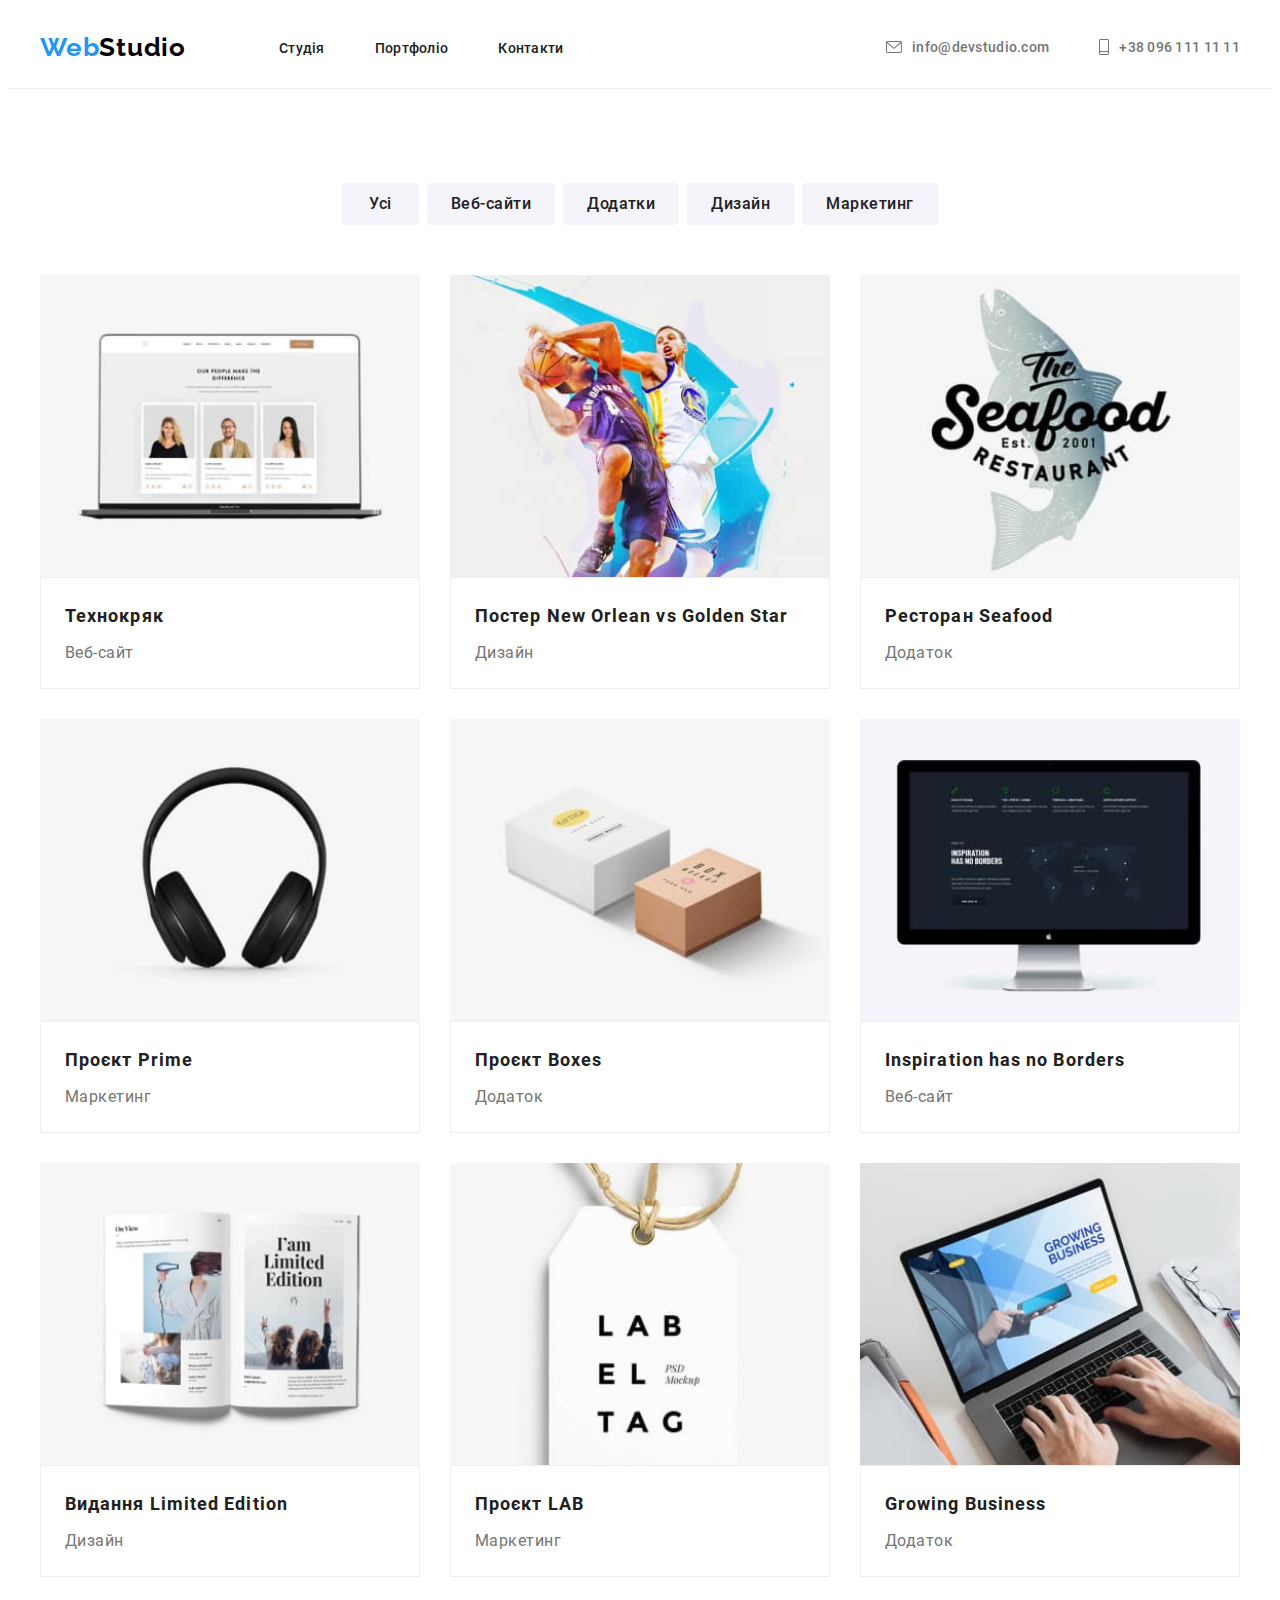
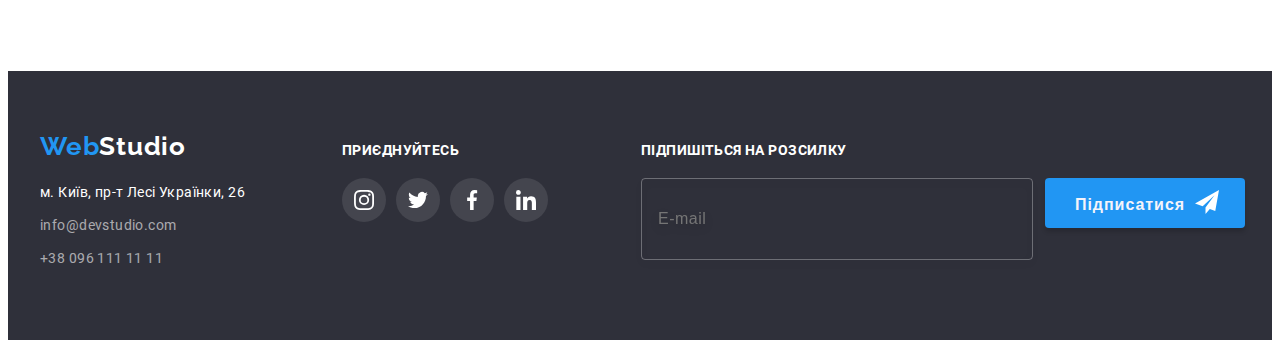
==== commit f4cd7f98: "hw8_corrected_2" ====
--- a/portfolio.html
+++ b/portfolio.html
@@ -88,7 +88,7 @@
               </li>
 
               <li class="mob-menu__item">
-                <a class="mob-menu__link link" href="">Контакти</a>
+                <a class="mob-menu__link link" href="#">Контакти</a>
               </li>
             </ul>
           </div>
@@ -220,7 +220,7 @@
             </li>
 
             <li class="item-projects">
-              <a href="" class="projects-link link">
+              <a href="#" class="projects-link link">
                 <div class="projects-top-wrap">
                   <picture>
                     <source
@@ -272,7 +272,7 @@
             </li>
 
             <li class="item-projects">
-              <a href="" class="projects-link link">
+              <a href="#" class="projects-link link">
                 <div class="projects-top-wrap">
                   <picture>
                     <source
@@ -322,7 +322,7 @@
             </li>
 
             <li class="item-projects">
-              <a href="" class="projects-link link">
+              <a href="#" class="projects-link link">
                 <div class="projects-top-wrap">
                   <picture>
                     <source
@@ -372,7 +372,7 @@
             </li>
 
             <li class="item-projects">
-              <a href="" class="projects-link link">
+              <a href="#" class="projects-link link">
                 <div class="projects-top-wrap">
                   <picture>
                     <source
@@ -422,7 +422,7 @@
             </li>
 
             <li class="item-projects">
-              <a href="" class="projects-link link">
+              <a href="#" class="projects-link link">
                 <div class="projects-top-wrap">
                   <picture>
                     <source
@@ -472,7 +472,7 @@
             </li>
 
             <li class="item-projects">
-              <a href="" class="projects-link link">
+              <a href="#" class="projects-link link">
                 <div class="projects-top-wrap">
                   <picture>
                     <source
@@ -522,7 +522,7 @@
             </li>
 
             <li class="item-projects">
-              <a href="" class="projects-link link">
+              <a href="#" class="projects-link link">
                 <div class="projects-top-wrap">
                   <picture>
                     <source
@@ -572,7 +572,7 @@
             </li>
 
             <li class="item-projects">
-              <a href="" class="projects-link link">
+              <a href="#" class="projects-link link">
                 <div class="projects-top-wrap">
                   <picture>
                     <source
@@ -663,28 +663,28 @@
           <p class="footer-soc-title">приєднуйтесь</p>
           <ul class="footer-soc-list list">
             <li class="footer-soc-list-item">
-              <a href="" class="footer-soc-link">
+              <a href="#" class="footer-soc-link">
                 <svg class="footer-soc-icon" width="20" height="20">
                   <use href="./images/symbol-defs.svg#icon-instagram"></use>
                 </svg>
               </a>
             </li>
             <li class="footer-soc-list-item">
-              <a href="" class="footer-soc-link">
+              <a href="#" class="footer-soc-link">
                 <svg class="footer-soc-icon" width="20" height="20">
                   <use href="./images/symbol-defs.svg#icon-twitter"></use>
                 </svg>
               </a>
             </li>
             <li class="footer-soc-list-item">
-              <a href="" class="footer-soc-link">
+              <a href="#" class="footer-soc-link">
                 <svg class="footer-soc-icon" width="20" height="20">
                   <use href="./images/symbol-defs.svg#icon-facebook"></use>
                 </svg>
               </a>
             </li>
             <li class="footer-soc-list-item">
-              <a href="" class="footer-soc-link">
+              <a href="#" class="footer-soc-link">
                 <svg class="footer-soc-icon" width="20" height="20">
                   <use href="./images/symbol-defs.svg#icon-linkedin"></use>
                 </svg>
--- a/css/main.min.css
+++ b/css/main.min.css
@@ -1 +1 @@
-@font-face{font-family:"Roboto";font-style:normal;font-weight:400;src:url("../fonts/roboto-v30-latin_cyrillic-regular.eot");src:local(""),url("../fonts/roboto-v30-latin_cyrillic-regular.eot?#iefix") format("embedded-opentype"),url("../fonts/roboto-v30-latin_cyrillic-regular.woff2") format("woff2"),url("../fonts/roboto-v30-latin_cyrillic-regular.woff") format("woff"),url("../fonts/roboto-v30-latin_cyrillic-regular.ttf") format("truetype"),url("../fonts/roboto-v30-latin_cyrillic-regular.svg#Roboto") format("svg")}@font-face{font-family:"Roboto";font-style:normal;font-weight:500;src:url("../fonts/roboto-v30-latin_cyrillic-500.eot");src:local(""),url("../fonts/roboto-v30-latin_cyrillic-500.eot?#iefix") format("embedded-opentype"),url("../fonts/roboto-v30-latin_cyrillic-500.woff2") format("woff2"),url("../fonts/roboto-v30-latin_cyrillic-500.woff") format("woff"),url("../fonts/roboto-v30-latin_cyrillic-500.ttf") format("truetype"),url("../fonts/roboto-v30-latin_cyrillic-500.svg#Roboto") format("svg")}@font-face{font-family:"Roboto";font-style:normal;font-weight:700;src:url("../fonts/roboto-v30-latin_cyrillic-700.eot");src:local(""),url("../fonts/roboto-v30-latin_cyrillic-700.eot?#iefix") format("embedded-opentype"),url("../fonts/roboto-v30-latin_cyrillic-700.woff2") format("woff2"),url("../fonts/roboto-v30-latin_cyrillic-700.woff") format("woff"),url("../fonts/roboto-v30-latin_cyrillic-700.ttf") format("truetype"),url("../fonts/roboto-v30-latin_cyrillic-700.svg#Roboto") format("svg")}@font-face{font-family:"Roboto";font-style:normal;font-weight:900;src:url("../fonts/roboto-v30-latin_cyrillic-900.eot");src:local(""),url("../fonts/roboto-v30-latin_cyrillic-900.eot?#iefix") format("embedded-opentype"),url("../fonts/roboto-v30-latin_cyrillic-900.woff2") format("woff2"),url("../fonts/roboto-v30-latin_cyrillic-900.woff") format("woff"),url("../fonts/roboto-v30-latin_cyrillic-900.ttf") format("truetype"),url("../fonts/roboto-v30-latin_cyrillic-900.svg#Roboto") format("svg")}@font-face{font-family:"Raleway";font-style:normal;font-weight:400;src:url("../fonts/raleway-v28-latin-regular.eot");src:local(""),url("../fonts/raleway-v28-latin-regular.eot?#iefix") format("embedded-opentype"),url("../fonts/raleway-v28-latin-regular.woff2") format("woff2"),url("../fonts/raleway-v28-latin-regular.woff") format("woff"),url("../fonts/raleway-v28-latin-regular.ttf") format("truetype"),url("../fonts/raleway-v28-latin-regular.svg#Raleway") format("svg")}@font-face{font-family:"Raleway";font-style:normal;font-weight:700;src:url("../fonts/raleway-v28-latin-700.eot");src:local(""),url("../fonts/raleway-v28-latin-700.eot?#iefix") format("embedded-opentype"),url("../fonts/raleway-v28-latin-700.woff2") format("woff2"),url("../fonts/raleway-v28-latin-700.woff") format("woff"),url("../fonts/raleway-v28-latin-700.ttf") format("truetype"),url("../fonts/raleway-v28-latin-700.svg#Raleway") format("svg")}:root{--primary-text-color: #757575;--color-logo: #000000;--title-text-color: #212121;--accent-color: #2196f3;--color-btn: #f5f4fa;--primary-bg-color: #ffffff;--color-hero-text: #ffffff;--color-address-link: rgba(255, 255, 255, 0.6);--color-icon: #afb1b8;--color-overlay: rgba(33, 150, 243, 0.9);--bg-gradient: linear-gradient(rgba(47, 48, 58, 0.4), rgba(47, 48, 58, 0.4))}.clients-title,.team-title{font-size:36px;line-height:1.2;text-align:center;letter-spacing:.03em}.visually-hidden{position:absolute;white-space:nowrap;width:1px;height:1px;overflow:hidden;border:0;padding:0;clip:rect(0 0 0 0);-webkit-clip-path:inset(50%);clip-path:inset(50%);margin:-1px}p,h1,h2,h3,h4,h5,h6{margin:0}ul,ol{margin:0;padding-left:0}button{cursor:pointer}img{display:block;max-width:100%;height:auto}body{font-family:"Roboto","sans-serif";background-color:var(--primary-bg-color);color:var(--primary-text-color)}.list{list-style:none}.link{text-decoration:none}.no-scroll{overflow:hidden}section{padding-top:60px;padding-bottom:60px}@media screen and (min-width: 1200px){section{padding-top:94px;padding-bottom:94px}}.section-title,.activity__title,.team-title,.filter-title,.projects-title,.clients-title{color:var(--title-text-color)}.container{width:100%;padding-left:15px;padding-right:15px;margin:0 auto;align-items:center}@media screen and (min-width: 480px){.container{width:480px}}@media screen and (min-width: 768px){.container{width:768px}}@media screen and (min-width: 1200px){.container{width:1200px}}.button-primary{border-radius:4px;height:30px;min-width:200px;padding:1px 24px;font-family:inherit;color:var(--color-btn);background-color:var(--accent-color);font-weight:700;font-size:14px;line-height:1.88;letter-spacing:.06em;text-align:center;box-shadow:0px 4px 4px rgba(0,0,0,.15);border-color:rgba(0,0,0,0);transition:color 250ms cubic-bezier(0.4, 0, 0.2, 1),background-color 250ms cubic-bezier(0.4, 0, 0.2, 1)}@media screen and (min-width: 480px){.button-primary{height:50px;min-width:200px;padding:10px 24px;font-weight:700;font-size:16px;line-height:1.88;letter-spacing:.06em}}@media screen and (min-width: 1200px){.button-primary{min-width:216px;padding:10px 32px}}.button-primary:hover,.button-primary:focus{color:var(--title-text-color);background-color:var(--color-btn)}.button-secondary{display:block;padding:6px 22px;font-family:inherit;color:var(--title-text-color);background-color:var(--color-btn);font-weight:500;font-size:16px;line-height:1.63;letter-spacing:.03em;text-align:center;cursor:pointer;border-color:rgba(0,0,0,0);border-radius:4px;transition:color 250ms cubic-bezier(0.4, 0, 0.2, 1),background-color 250ms cubic-bezier(0.4, 0, 0.2, 1),box-shadow 250ms cubic-bezier(0.4, 0, 0.2, 1)}.button-secondary:hover,.button-secondary:focus{color:var(--color-btn);background-color:var(--accent-color);box-shadow:0px 3px 1px rgba(0,0,0,.1),0px 1px 2px rgba(0,0,0,.08),0px 2px 2px rgba(0,0,0,.12)}.backdrop{position:fixed;top:0;width:100%;height:100%;background-color:rgba(0,0,0,.2);transition:opacity 250ms cubic-bezier(0.4, 0, 0.2, 1),visibility 250ms cubic-bezier(0.4, 0, 0.2, 1)}.modal{width:300px;min-height:609px;padding:40px 40px 40px 40px;background-color:var(--primary-bg-color);box-shadow:0px 1px 3px rgba(0,0,0,.12),0px 1px 1px rgba(0,0,0,.14),0px 2px 1px rgba(0,0,0,.2);border-radius:4px;position:absolute;top:50%;left:50%;transform:translate(-50%, -50%) scaleY(1);transition:transform 250ms cubic-bezier(0.4, 0, 0.2, 1);overflow:auto}@media screen and (min-width: 480px){.modal{width:450px}}@media screen and (min-width: 1200px){.modal{width:528px;min-height:581px;padding:40px 45px 40px 35px}}.modal-btn{width:30px;height:30px;display:flex;align-items:center;justify-content:center;background:#fff;border:1px solid rgba(0,0,0,.1);border-radius:50%;background-color:rgba(0,0,0,0);position:absolute;right:8px;top:8px;transition:fill 250ms cubic-bezier(0.4, 0, 0.2, 1)}.modal-btn:hover,.modal-btn:focus{fill:var(--accent-color)}.is-hidden{opacity:0;visibility:hidden;pointer-events:none}.backdrop.is-hidden .modal{transform:translate(-50%, -50%) scaleY(0)}.modal-title{font-weight:700;font-size:20px;line-height:1.5;text-align:center;letter-spacing:.03em;text-align:center;color:var(--title-text-color)}@media screen and (min-width: 1200px){.modal-title{margin-bottom:12px;font-size:20px;line-height:1.15;letter-spacing:.03em}}.modal-input{width:100%;margin-bottom:12px;margin-right:5px;height:40px;padding-left:42px;border:1px solid rgba(33,33,33,.2);border-radius:4px;outline:rgba(0,0,0,0);transition:border 250ms cubic-bezier(0.4, 0, 0.2, 1)}.modal-input:focus{border:1px solid var(--accent-color);border-radius:4px}.input-wrap{position:relative}.modal-input-icon{position:absolute;top:0px;left:12px;transform:translateY(50%);transition:fill 250ms cubic-bezier(0.4, 0, 0.2, 1)}.modal-input:focus+.modal-input-icon{fill:var(--accent-color)}.modal-label{display:block;margin-bottom:4px;font-weight:400;color:var(--primary-text-color)}@media screen and (min-width: 1200px){.modal-label{font-size:12px;line-height:1.16;letter-spacing:.01em}}.modal-comment{width:100%;height:120px;padding:12px 16px;margin-bottom:20px;resize:none;font-weight:400;font-size:14px;line-height:1.14;letter-spacing:.01em;color:var(--primary-text-color);border:1px solid rgba(33,33,33,.2);border-radius:4px;outline:rgba(0,0,0,0);transition:border 250ms cubic-bezier(0.4, 0, 0.2, 1)}@media screen and (min-width: 1200px){.modal-comment{font-size:12px;line-height:1.16;letter-spacing:.01em}}.modal-comment:focus{border:1px solid var(--accent-color);border-radius:4px}.modal-comment::-moz-placeholder{font-weight:400;font-size:14px;line-height:1.14;letter-spacing:.01em;color:rgba(117,117,117,.5)}.modal-comment:-ms-input-placeholder{font-weight:400;font-size:14px;line-height:1.14;letter-spacing:.01em;color:rgba(117,117,117,.5)}.modal-comment::placeholder{font-weight:400;font-size:14px;line-height:1.14;letter-spacing:.01em;color:rgba(117,117,117,.5)}@media screen and (min-width: 1200px){.modal-comment::-moz-placeholder{font-size:12px;line-height:1.16;letter-spacing:.01em}.modal-comment:-ms-input-placeholder{font-size:12px;line-height:1.16;letter-spacing:.01em}.modal-comment::placeholder{font-size:12px;line-height:1.16;letter-spacing:.01em}}.modal-field{padding-left:12px}.modal-terms{display:flex;align-items:center;position:relative;font-weight:400;font-size:12px;line-height:1.17;color:var(--primary-text-color)}@media screen and (min-width: 1200px){.modal-terms{font-size:14px;line-height:1.71;letter-spacing:.03em}}.modal-terms span{width:16px;height:15px;border:2px solid #111319;border-radius:2px;margin-right:10px;display:flex;align-items:center;justify-content:center;fill:rgba(0,0,0,0);transition:background-color 250ms cubic-bezier(0.4, 0, 0.2, 1),border-color 250ms cubic-bezier(0.4, 0, 0.2, 1),fill 250ms cubic-bezier(0.4, 0, 0.2, 1)}.input-check:checked+.modal-terms span{background-color:var(--accent-color);border-color:rgba(0,0,0,0);fill:var(--color-btn)}.modal-terms-link{display:inline-block;text-align:center;-webkit-text-decoration-line:underline;text-decoration-line:underline;font-weight:400;font-size:12px;line-height:1.17;letter-spacing:.03em;color:var(--accent-color)}@media screen and (min-width: 1200px){.modal-terms-link{font-size:14px;line-height:1.71}}.terms{width:16px;height:15px;margin-bottom:0px;vertical-align:middle}.button-submit{display:block;margin:auto;margin-top:30px;padding:10px 52px;width:200px;height:50px;font-weight:700;font-size:16px;line-height:1.88;letter-spacing:.06em;color:var(--color-btn);background:var(--accent-color);box-shadow:0px 4px 4px rgba(0,0,0,.15);border-radius:4px;border-color:rgba(0,0,0,0)}.header{padding-top:24px;padding-bottom:25px;background-color:#fff;border-bottom:1px solid #ececec}.header__container{display:flex;align-items:center}.navigation{display:flex;align-items:center}.menu{display:none;gap:50px}@media screen and (min-width: 768px){.menu{display:flex;margin-right:90px}}@media screen and (min-width: 768px){.navigation__logo{margin-right:87px}}@media screen and (min-width: 1200px){.navigation__logo{margin-right:93px}}.connect{display:none;margin-left:auto;gap:50px}@media screen and (min-width: 768px){.connect{display:flex;flex-direction:column;gap:10px;align-items:flex-start;margin:0}}@media screen and (min-width: 1200px){.connect{margin-left:auto;gap:50px;flex-direction:row}}.logo__header--dark{color:var(--color-logo)}.logo__header--dark:hover{color:var(--accent-color)}a.logo.link:focus .logo__header--dark:not(:focus){color:var(--accent-color)}.logo{font-family:"Raleway","sans-serif";color:var(--accent-color);font-weight:700;transition:color 250ms cubic-bezier(0.4, 0, 0.2, 1)}@media screen and (min-width: 768px){.logo{font-size:24px;line-height:1.17;letter-spacing:.03em}}@media screen and (min-width: 1200px){.logo{font-size:26px;line-height:1.19}}.menu__item{transition:color 250ms cubic-bezier(0.4, 0, 0.2, 1)}@media screen and (min-width: 768px){.menu__item{font-weight:500;font-size:14px;line-height:1.14;letter-spacing:.02em}}@media screen and (min-width: 1200px){.menu__item{font-size:14px;line-height:1.2}}.menu__item{color:var(--title-text-color);position:relative}.menu__item::after{content:"";display:block;margin-top:28px;width:100%;min-height:4px;background-color:var(--accent-color);border-radius:2px;position:absolute;transform:scaleX(0);transition:transform 250ms cubic-bezier(0.4, 0, 0.2, 1)}.connect__link{transition:color 250ms cubic-bezier(0.4, 0, 0.2, 1)}@media screen and (min-width: 768px){.connect__link{font-weight:500;font-size:12px;line-height:1.17;letter-spacing:.02em}}@media screen and (min-width: 1200px){.connect__link{font-size:14px;line-height:1.2}}.menu .link:hover,.menu .link:focus,.connect .link:hover,.connect .link:focus{color:var(--accent-color)}.menu.link.current{color:var(--accent-color)}.menu.link.current::after{transform:scaleX(1)}.filter .link.current{color:var(--accent-color)}.connect__link{color:var(--primary-text-color);display:flex;align-items:center;justify-content:center;fill:var(--primary-text-color)}.connect__link:hover,.connect__link:focus{fill:var(--accent-color)}.letter-icon,.phone-icon{transition:fill 250ms cubic-bezier(0.4, 0, 0.2, 1)}@media screen and (min-width: 768px){.letter-icon,.phone-icon{margin-right:8px}}@media screen and (min-width: 1200px){.letter-icon,.phone-icon{margin-right:10px}}.mob-menu{position:fixed;margin:0;padding-right:0;padding-left:20px;padding-top:48px;padding-bottom:48px;top:0;background-color:var(--color-hero-text);width:100vw;height:100vh;z-index:1}@media screen and (min-width: 480px){.mob-menu{padding-left:35px}}.mob-menu__container{height:100%;display:flex;flex-direction:column;justify-content:space-between;overflow:auto}.mob-menu__top,.mob-menu__bottom{margin-right:auto}.menu-open-button{margin-left:auto;padding:0;background-color:rgba(0,0,0,0);border:none}@media screen and (min-width: 768px){.menu-open-button{display:none}}.menu-close-button{display:flex;align-items:center;justify-content:center;padding:0;background-color:rgba(0,0,0,0);border:none;position:absolute;right:25px;top:21px}.menu-close-button:hover,.menu-close-button:focus{fill:var(--accent-color)}.mob-menu__list{margin-top:5x;margin-bottom:50px}.mob-menu__link{font-weight:500;font-size:30px;line-height:1.18;letter-spacing:.02em;color:var(--title-text-color)}@media screen and (min-width: 480px){.mob-menu__link{font-size:40px}}.mob-menu__link:hover,.mob-menu__link:focus{color:var(--accent-color)}.mob-menu__item:not(:last-child){margin-bottom:32px}.mob-menu__link.link.current{color:var(--accent-color)}.mob-menu__connect-link{font-weight:500;font-size:20px;line-height:1.17;letter-spacing:.02em;color:var(--primary-text-color)}@media screen and (min-width: 480px){.mob-menu__connect-link{font-size:24px}}.mob-menu__connect-link.call{font-weight:500;font-size:24px;line-height:1.18;letter-spacing:.02em;color:var(--accent-color)}@media screen and (min-width: 480px){.mob-menu__connect-link.call{font-size:34px}}.mob-menu__connect-item:not(:last-child){margin-bottom:32px}.mob-menu__connect{margin-bottom:64px}.mob-menu__soc-list{display:flex;margin:0}.mob-menu__soc-item{display:flex}.mob-menu__soc-item:not(:last-child)::after{content:"";width:22px;height:0px;border:1px solid rgba(33,33,33,.2);transform:rotate(90deg);margin-top:10px;padding-left:10px}.mob-menu__soc-link{font-weight:500;font-size:12px;line-height:1.22;letter-spacing:.02em;color:var(--accent-color)}@media screen and (min-width: 480px){.mob-menu__soc-link{font-size:18px}}.hero{width:100%;padding-left:60px;padding-right:60px;padding-top:118px;padding-bottom:118px;margin:0 auto;max-width:1600px;text-align:center;background-color:#212121;background-image:var(--bg-gradient),url(/images/hero/hero-bg-mobail.jpg);background-repeat:no-repeat;background-position:center;background-size:cover}@media(min-device-pixel-ratio: 2),(-webkit-min-device-pixel-ratio: 2),(min-resolution: 192dpi),(min-resolution: 2dppx){.hero{background-image:var(--bg-gradient),url(/images/hero/hero-bg-mobail-2x.jpg)}}@media screen and (min-width: 768px){.hero{background-image:var(--bg-gradient),url(/images/hero/hero-bg-tablet.jpg)}}@media screen and (min-width: 768px)and (min-device-pixel-ratio: 2),screen and (min-width: 768px)and (-webkit-min-device-pixel-ratio: 2),screen and (min-width: 768px)and (min-resolution: 192dpi),screen and (min-width: 768px)and (min-resolution: 2dppx){.hero{background-image:var(--bg-gradient),url(/images/hero/hero-bg-tablet-2x.jpg)}}@media screen and (min-width: 1200px){.hero{padding-top:200px;padding-bottom:200px;background-image:var(--bg-gradient),url(/images/hero/hero-bg-desktop.jpg)}}@media screen and (min-width: 1200px)and (min-device-pixel-ratio: 2),screen and (min-width: 1200px)and (-webkit-min-device-pixel-ratio: 2),screen and (min-width: 1200px)and (min-resolution: 192dpi),screen and (min-width: 1200px)and (min-resolution: 2dppx){.hero{background-image:var(--bg-gradient),url(/images/hero/hero-bg-desktop-2x.jpg)}}.hero .hero__title{width:100%;margin-bottom:30px;margin-left:auto;margin-right:auto;color:var(--color-hero-text);font-weight:900;font-size:20px;line-height:1.62;text-transform:uppercase;max-width:360px}@media screen and (min-width: 480px){.hero .hero__title{font-size:26px}}@media screen and (min-width: 1200px){.hero .hero__title{max-width:696px;font-size:44px;line-height:1.4;letter-spacing:.06em}}.features__list{display:flex;flex-wrap:wrap;gap:30px;width:100%}.features__item{width:100%}@media screen and (min-width: 768px){.features__item{width:calc((100% - 60px)/2)}}@media screen and (min-width: 1200px){.features__item{width:calc((100% - 90px)/4)}}.features__item::before{content:"";height:120px;margin-bottom:30px;background-repeat:no-repeat;background-position:center;background-size:70px;background-color:#f5f4fa;display:block;border-radius:4px}.icon-antenna::before{background-image:url(../images/antenna.svg)}.icon-clock::before{background-image:url(../images/clock.svg)}.icon-diagram::before{background-image:url(../images/diagram.svg)}.icon-astronaut::before{background-image:url(../images/astronaut.svg)}.features__title{margin-bottom:10px;font-size:14px;line-height:1.14;letter-spacing:.03em;text-transform:uppercase}.features__list .features__title{color:var(--title-text-color)}.features__text{font-size:14px;line-height:1.71;letter-spacing:.03em}@media screen and (max-width: 1199px){.section.activity{position:absolute;white-space:nowrap;width:1px;height:1px;overflow:hidden;border:0;padding:0;clip:rect(0 0 0 0);-webkit-clip-path:inset(50%);clip-path:inset(50%);margin:-1px}}@media screen and (min-width: 1200px){.section.activity{padding-top:0}}.activity__list{width:100%}@media screen and (min-width: 1200px){.activity__list{display:flex;flex-wrap:wrap;gap:30px}}@media screen and (min-width: 1200px){.activity__item{width:calc((100% - 60px)/3)}}@media screen and (min-width: 1200px){.activity__title{margin-bottom:50px;font-size:36px;line-height:1.2;text-align:center;letter-spacing:.03em}}.activity__thumb{position:relative}.activity__text{position:absolute;bottom:0;width:100%;height:70px;padding:27px 107px;font-family:inherit;font-weight:700;font-size:14px;line-height:1.14;letter-spacing:.03em;text-align:center;text-transform:uppercase;color:var(--color-hero-text);background-color:rgba(47,48,58,.8)}.team{background-color:#f5f4fa}.team-card-content{padding-bottom:30px}.team-list{display:flex;flex-wrap:wrap;gap:30px}.team-list-item{width:100%;box-shadow:0px 1px 3px rgba(0,0,0,.12),0px 1px 1px rgba(0,0,0,.14),0px 2px 1px rgba(0,0,0,.2);border-radius:0px 0px 4px 4px;background-color:var(--primary-bg-color)}@media screen and (min-width: 768px){.team-list-item{width:calc((100% - 60px)/2)}}@media screen and (min-width: 1200px){.team-list-item{width:calc((100% - 90px)/4)}}.team-title{margin-bottom:50px}.team-list-title{margin-top:30px;color:var(--title-text-color);font-weight:500;font-size:16px;line-height:1.2;letter-spacing:.03em;text-align:center}.team-text{margin-top:10px;margin-bottom:16px;font-size:16px;line-height:1.2;letter-spacing:.03em;text-align:center}.team-soc-list{display:flex;justify-content:center;gap:10px}.team-soc-item{height:44px;width:44px}.team-soc-link{display:flex;align-items:center;justify-content:center;width:100%;height:100%;border-radius:50%;fill:var(--color-icon);transition:background-color 250ms cubic-bezier(0.4, 0, 0.2, 1),fill 250ms cubic-bezier(0.4, 0, 0.2, 1)}.team-soc-link:hover,.team-soc-link:focus{background-color:var(--accent-color);fill:var(--primary-bg-color)}.clients-title{margin-bottom:50px;font-weight:700}.clients-list{display:flex;justify-content:center;gap:30px}@media screen and (max-width: 1199px){.clients-list{flex-wrap:wrap}}.clients-list-item{width:calc((100% - 30px)/2)}@media screen and (min-width: 768px){.clients-list-item{width:calc((100% - 60px)/3)}}@media screen and (min-width: 1200px){.clients-list-item{width:calc((100% - 90px)/6)}}.clients-list-link{display:flex;align-items:center;justify-content:center;width:100%;height:100%;border:1px solid var(--color-icon);border-radius:4px;fill:var(--color-icon);transition:fill 250ms cubic-bezier(0.4, 0, 0.2, 1),border 250ms cubic-bezier(0.4, 0, 0.2, 1)}.clients-list-link:hover,.clients-list-link:focus{border:1px solid var(--accent-color);fill:var(--accent-color)}footer{padding:60px 15px;background:#2f303a}@media screen and (min-width: 1200px){footer{margin:0 auto}}.footer-address{flex-shrink:0}.logo__footer--dark{color:var(--color-hero-text)}.logo__footer--dark:hover{color:var(--accent-color)}a.logo.link:focus .logo__footer--dark:not(:focus){color:var(--accent-color)}.address-soc{display:none}@media screen and (min-width: 1200px){.address-soc{display:flex;align-items:baseline;gap:70px}}.footer-soc-title{margin-bottom:20px;font-weight:700;font-size:14px;line-height:1.14;letter-spacing:.03em;text-transform:uppercase;color:var(--color-hero-text)}.footer-soc-list{display:flex;justify-content:center;gap:10px}.footer-soc-list-item{height:44px;width:44px}.footer-soc-link{display:flex;align-items:center;justify-content:center;width:100%;height:100%;border-radius:50%;background-color:rgba(255,255,255,.1);fill:var(--primary-bg-color);transition:background-color 250ms cubic-bezier(0.4, 0, 0.2, 1)}.footer-soc-link:hover,.footer-soc-link:focus{background-color:var(--accent-color)}.list-address-item{margin-bottom:8px}@media screen and (min-width: 1200px){.list-address-item{margin-bottom:9px}}ul.list.address:nth-child(1){margin-top:20px}.address-link{color:var(--color-address-link);font-style:normal;font-size:14px;line-height:1.71;letter-spacing:.03em;transition:color 250ms cubic-bezier(0.4, 0, 0.2, 1)}.address-link:hover,.address-link:focus{color:var(--accent-color)}.place{color:var(--color-hero-text)}.footer-form{margin-right:93px}.subscribe-title{display:block;margin-bottom:20px;font-weight:700;font-size:14px;line-height:1.14;letter-spacing:.03em;text-transform:uppercase;color:var(--color-hero-text)}.subscribe{display:flex;gap:12px}.subscribe-email{width:100%;height:50px;padding:15px 16px;color:var(--primary-bg-color);background-color:rgba(0,0,0,0);border:1px solid rgba(255,255,255,.3);filter:drop-shadow(0px 4px 4px rgba(0, 0, 0, 0.15));border-radius:4px}.subscribe-email::-moz-placeholder{font-weight:400;font-size:16px;line-height:1.25;letter-spacing:.03em}.subscribe-email:-ms-input-placeholder{font-weight:400;font-size:16px;line-height:1.25;letter-spacing:.03em}.subscribe-email::placeholder{font-weight:400;font-size:16px;line-height:1.25;letter-spacing:.03em}@media screen and (min-width: 768px){.subscribe-email{width:450px}}@media screen and (min-width: 1200px){.subscribe-email{width:358px}}.button-submit.subscribe-button{display:flex;gap:10px;margin:0;padding:10px 28px}.mob-address-soc{text-align:center}@media screen and (min-width: 1200px){.mob-address-soc{display:none}}.mob-submit{display:flex;justify-content:center;margin-top:20px}.mob-list-address{margin-top:20px}.mob-footer-address-logo{font-weight:700;font-size:24px;line-height:1.17;text-align:center;letter-spacing:.03em}.mob-footer-soc{margin-top:60px}.mob-form-subscribe{margin-top:60px}@media screen and (min-width: 768px){.mob-footer-tablet{display:flex;align-items:baseline;justify-content:space-between;padding-left:69px;padding-right:96px}}.list-filter{display:flex;flex-wrap:wrap;gap:8px;margin-bottom:40px;align-items:flex-start;justify-content:start}@media screen and (min-width: 480px){.list-filter{width:calc((100% - 24px)/3);width:100%;margin-bottom:40px}}@media screen and (min-width: 768px){.list-filter{align-items:center;justify-content:center;margin-bottom:30px}}@media screen and (min-width: 1200px){.list-filter{margin-bottom:50px}}.filter-btn:first-child .button-secondary{min-width:73px;padding:6px 25px}.projects-title{margin-bottom:4px;font-size:18px;line-height:2;letter-spacing:.06em}.projects-text{font-size:16px;line-height:1.87;letter-spacing:.03em}.list-projects{display:flex;flex-wrap:wrap;gap:30px;width:100%}@media screen and (min-width: 1200px){.list-projects{gap:0}}.item-projects{width:100%}@media screen and (min-width: 768px){.item-projects{width:calc((100% - 30px)/2)}}@media screen and (min-width: 1200px){.item-projects{width:calc((100% - 60px)/3);margin-right:30px;margin-bottom:30px}.item-projects:nth-child(3n){margin-right:0px}.item-projects:nth-last-child(-n+3){margin-bottom:0px}}.projects-link{display:block;color:var(--primary-text-color);transition:box-shadow 250ms cubic-bezier(0.4, 0, 0.2, 1)}.projects-link:focus,.projects-link:hover{box-shadow:0px 1px 1px rgba(0,0,0,.12),0px 4px 4px rgba(0,0,0,.06),1px 4px 6px rgba(0,0,0,.16)}.item-projects-group{padding:20px 24px;border:1px solid #eee}.projects-top-wrap{position:relative;overflow:hidden}.projects-top-text{width:100%;position:absolute;top:0;left:0;height:100%;padding:63px 24px;font-family:inherit;font-weight:400;font-size:18px;line-height:1.56;letter-spacing:.03em;color:var(--color-hero-text);background-color:var(--color-overlay);transform:translateY(100%);transition:transform 250ms cubic-bezier(0.4, 0, 0.2, 1)}.item-projects:hover .projects-top-text{transform:translateY(0)}@media screen and (min-width: 768px)and (max-width: 1199px){.list-projects .item-projects:first-child .item-projects-group{padding-bottom:56px}}/*# sourceMappingURL=main.min.css.map */+@font-face{font-family:"Roboto";font-style:normal;font-weight:400;src:url("../fonts/roboto-v30-latin_cyrillic-regular.eot");src:local(""),url("../fonts/roboto-v30-latin_cyrillic-regular.eot?#iefix") format("embedded-opentype"),url("../fonts/roboto-v30-latin_cyrillic-regular.woff2") format("woff2"),url("../fonts/roboto-v30-latin_cyrillic-regular.woff") format("woff"),url("../fonts/roboto-v30-latin_cyrillic-regular.ttf") format("truetype"),url("../fonts/roboto-v30-latin_cyrillic-regular.svg#Roboto") format("svg")}@font-face{font-family:"Roboto";font-style:normal;font-weight:500;src:url("../fonts/roboto-v30-latin_cyrillic-500.eot");src:local(""),url("../fonts/roboto-v30-latin_cyrillic-500.eot?#iefix") format("embedded-opentype"),url("../fonts/roboto-v30-latin_cyrillic-500.woff2") format("woff2"),url("../fonts/roboto-v30-latin_cyrillic-500.woff") format("woff"),url("../fonts/roboto-v30-latin_cyrillic-500.ttf") format("truetype"),url("../fonts/roboto-v30-latin_cyrillic-500.svg#Roboto") format("svg")}@font-face{font-family:"Roboto";font-style:normal;font-weight:700;src:url("../fonts/roboto-v30-latin_cyrillic-700.eot");src:local(""),url("../fonts/roboto-v30-latin_cyrillic-700.eot?#iefix") format("embedded-opentype"),url("../fonts/roboto-v30-latin_cyrillic-700.woff2") format("woff2"),url("../fonts/roboto-v30-latin_cyrillic-700.woff") format("woff"),url("../fonts/roboto-v30-latin_cyrillic-700.ttf") format("truetype"),url("../fonts/roboto-v30-latin_cyrillic-700.svg#Roboto") format("svg")}@font-face{font-family:"Roboto";font-style:normal;font-weight:900;src:url("../fonts/roboto-v30-latin_cyrillic-900.eot");src:local(""),url("../fonts/roboto-v30-latin_cyrillic-900.eot?#iefix") format("embedded-opentype"),url("../fonts/roboto-v30-latin_cyrillic-900.woff2") format("woff2"),url("../fonts/roboto-v30-latin_cyrillic-900.woff") format("woff"),url("../fonts/roboto-v30-latin_cyrillic-900.ttf") format("truetype"),url("../fonts/roboto-v30-latin_cyrillic-900.svg#Roboto") format("svg")}@font-face{font-family:"Raleway";font-style:normal;font-weight:400;src:url("../fonts/raleway-v28-latin-regular.eot");src:local(""),url("../fonts/raleway-v28-latin-regular.eot?#iefix") format("embedded-opentype"),url("../fonts/raleway-v28-latin-regular.woff2") format("woff2"),url("../fonts/raleway-v28-latin-regular.woff") format("woff"),url("../fonts/raleway-v28-latin-regular.ttf") format("truetype"),url("../fonts/raleway-v28-latin-regular.svg#Raleway") format("svg")}@font-face{font-family:"Raleway";font-style:normal;font-weight:700;src:url("../fonts/raleway-v28-latin-700.eot");src:local(""),url("../fonts/raleway-v28-latin-700.eot?#iefix") format("embedded-opentype"),url("../fonts/raleway-v28-latin-700.woff2") format("woff2"),url("../fonts/raleway-v28-latin-700.woff") format("woff"),url("../fonts/raleway-v28-latin-700.ttf") format("truetype"),url("../fonts/raleway-v28-latin-700.svg#Raleway") format("svg")}:root{--primary-text-color: #757575;--color-logo: #000000;--title-text-color: #212121;--accent-color: #2196f3;--color-btn: #f5f4fa;--primary-bg-color: #ffffff;--color-hero-text: #ffffff;--color-address-link: rgba(255, 255, 255, 0.6);--color-icon: #afb1b8;--color-overlay: rgba(33, 150, 243, 0.9);--bg-gradient: linear-gradient(rgba(47, 48, 58, 0.4), rgba(47, 48, 58, 0.4))}.visually-hidden{position:absolute;white-space:nowrap;width:1px;height:1px;overflow:hidden;border:0;padding:0;clip:rect(0 0 0 0);-webkit-clip-path:inset(50%);clip-path:inset(50%);margin:-1px}p,h1,h2,h3,h4,h5,h6{margin:0}ul,ol{margin:0;padding-left:0}button{cursor:pointer}img{display:block;max-width:100%;height:auto}body{font-family:"Roboto","sans-serif";background-color:var(--primary-bg-color);color:var(--primary-text-color)}.list{list-style:none}.link{text-decoration:none}.no-scroll{overflow:hidden}section{padding-top:60px;padding-bottom:60px}@media screen and (min-width: 1200px){section{padding-top:94px;padding-bottom:94px}}.section-title,.activity__title,.team-title,.filter-title,.projects-title,.clients-title{color:var(--title-text-color)}.container{width:100%;padding-left:15px;padding-right:15px;margin:0 auto;align-items:center}@media screen and (min-width: 480px){.container{width:480px}}@media screen and (min-width: 768px){.container{width:768px}}@media screen and (min-width: 1200px){.container{width:1200px}}.button-primary{border-radius:4px;height:50px;min-width:200px;padding:1px 24px;font-family:inherit;color:var(--color-btn);background-color:var(--accent-color);font-weight:700;font-size:14px;line-height:1.88;letter-spacing:.06em;text-align:center;box-shadow:0px 4px 4px rgba(0,0,0,.15);border-color:rgba(0,0,0,0);transition:color 250ms cubic-bezier(0.4, 0, 0.2, 1),background-color 250ms cubic-bezier(0.4, 0, 0.2, 1)}@media screen and (min-width: 480px){.button-primary{min-width:200px;padding:10px 24px;font-weight:700;font-size:16px;line-height:1.88;letter-spacing:.06em}}@media screen and (min-width: 1200px){.button-primary{min-width:216px;padding:10px 32px}}.button-primary:hover,.button-primary:focus{color:var(--title-text-color);background-color:var(--color-btn)}.button-secondary{display:block;padding:6px 22px;font-family:inherit;color:var(--title-text-color);background-color:var(--color-btn);font-weight:500;font-size:16px;line-height:1.63;letter-spacing:.03em;text-align:center;cursor:pointer;border-color:rgba(0,0,0,0);border-radius:4px;transition:color 250ms cubic-bezier(0.4, 0, 0.2, 1),background-color 250ms cubic-bezier(0.4, 0, 0.2, 1),box-shadow 250ms cubic-bezier(0.4, 0, 0.2, 1)}.button-secondary:hover,.button-secondary:focus{color:var(--color-btn);background-color:var(--accent-color);box-shadow:0px 3px 1px rgba(0,0,0,.1),0px 1px 2px rgba(0,0,0,.08),0px 2px 2px rgba(0,0,0,.12)}.backdrop{position:fixed;top:0;width:100%;height:100%;background-color:rgba(0,0,0,.2);transition:opacity 250ms cubic-bezier(0.4, 0, 0.2, 1),visibility 250ms cubic-bezier(0.4, 0, 0.2, 1)}.modal{width:300px;min-height:609px;padding:40px 40px 40px 40px;background-color:var(--primary-bg-color);box-shadow:0px 1px 3px rgba(0,0,0,.12),0px 1px 1px rgba(0,0,0,.14),0px 2px 1px rgba(0,0,0,.2);border-radius:4px;position:absolute;top:50%;left:50%;transform:translate(-50%, -50%) scaleY(1);transition:transform 250ms cubic-bezier(0.4, 0, 0.2, 1);overflow:auto}@media screen and (min-width: 480px){.modal{width:450px}}@media screen and (min-width: 1200px){.modal{width:528px;min-height:581px;padding:40px 45px 40px 35px}}.modal-btn{width:30px;height:30px;display:flex;align-items:center;justify-content:center;background:#fff;border:1px solid rgba(0,0,0,.1);border-radius:50%;background-color:rgba(0,0,0,0);position:absolute;right:8px;top:8px;transition:fill 250ms cubic-bezier(0.4, 0, 0.2, 1)}.modal-btn:hover,.modal-btn:focus{fill:var(--accent-color)}.is-hidden{opacity:0;visibility:hidden;pointer-events:none}.backdrop.is-hidden .modal{transform:translate(-50%, -50%) scaleY(0)}.modal-title{font-weight:700;font-size:20px;line-height:1.5;text-align:center;letter-spacing:.03em;text-align:center;color:var(--title-text-color)}@media screen and (min-width: 1200px){.modal-title{margin-bottom:12px;font-size:20px;line-height:1.15;letter-spacing:.03em}}.modal-input{width:100%;margin-bottom:12px;margin-right:5px;height:40px;padding-left:42px;border:1px solid rgba(33,33,33,.2);border-radius:4px;outline:rgba(0,0,0,0);transition:border 250ms cubic-bezier(0.4, 0, 0.2, 1)}.modal-input:focus{border:1px solid var(--accent-color);border-radius:4px}.input-wrap{position:relative}.modal-input-icon{position:absolute;top:0px;left:12px;transform:translateY(50%);transition:fill 250ms cubic-bezier(0.4, 0, 0.2, 1)}.modal-input:focus+.modal-input-icon{fill:var(--accent-color)}.modal-label{display:block;margin-bottom:4px;font-weight:400;color:var(--primary-text-color)}@media screen and (min-width: 1200px){.modal-label{font-size:12px;line-height:1.16;letter-spacing:.01em}}.modal-comment{width:100%;height:120px;padding:12px 16px;margin-bottom:20px;resize:none;font-weight:400;font-size:14px;line-height:1.14;letter-spacing:.01em;color:var(--primary-text-color);border:1px solid rgba(33,33,33,.2);border-radius:4px;outline:rgba(0,0,0,0);transition:border 250ms cubic-bezier(0.4, 0, 0.2, 1)}@media screen and (min-width: 1200px){.modal-comment{font-size:12px;line-height:1.16;letter-spacing:.01em}}.modal-comment:focus{border:1px solid var(--accent-color);border-radius:4px}.modal-comment::-moz-placeholder{font-weight:400;font-size:14px;line-height:1.14;letter-spacing:.01em;color:rgba(117,117,117,.5)}.modal-comment:-ms-input-placeholder{font-weight:400;font-size:14px;line-height:1.14;letter-spacing:.01em;color:rgba(117,117,117,.5)}.modal-comment::placeholder{font-weight:400;font-size:14px;line-height:1.14;letter-spacing:.01em;color:rgba(117,117,117,.5)}@media screen and (min-width: 1200px){.modal-comment::-moz-placeholder{font-size:12px;line-height:1.16;letter-spacing:.01em}.modal-comment:-ms-input-placeholder{font-size:12px;line-height:1.16;letter-spacing:.01em}.modal-comment::placeholder{font-size:12px;line-height:1.16;letter-spacing:.01em}}.modal-field{padding-left:12px}.modal-terms{display:flex;align-items:center;position:relative;font-weight:400;font-size:12px;line-height:1.17;color:var(--primary-text-color)}@media screen and (min-width: 1200px){.modal-terms{font-size:14px;line-height:1.71;letter-spacing:.03em}}.modal-terms span{width:16px;height:15px;border:2px solid #111319;border-radius:2px;margin-right:10px;display:flex;align-items:center;justify-content:center;fill:rgba(0,0,0,0);transition:background-color 250ms cubic-bezier(0.4, 0, 0.2, 1),border-color 250ms cubic-bezier(0.4, 0, 0.2, 1),fill 250ms cubic-bezier(0.4, 0, 0.2, 1)}.input-check:checked+.modal-terms span{background-color:var(--accent-color);border-color:rgba(0,0,0,0);fill:var(--color-btn)}.modal-terms-link{display:inline-block;text-align:center;-webkit-text-decoration-line:underline;text-decoration-line:underline;font-weight:400;font-size:12px;line-height:1.17;letter-spacing:.03em;color:var(--accent-color)}@media screen and (min-width: 1200px){.modal-terms-link{font-size:14px;line-height:1.71}}.terms{width:16px;height:15px;margin-bottom:0px;vertical-align:middle}.button-submit{display:block;margin:auto;margin-top:30px;padding:10px 52px;width:200px;height:50px;font-weight:700;font-size:16px;line-height:1.88;letter-spacing:.06em;color:var(--color-btn);background:var(--accent-color);box-shadow:0px 4px 4px rgba(0,0,0,.15);border-radius:4px;border-color:rgba(0,0,0,0)}.header{padding-top:7px;padding-bottom:7px;background-color:#fff;border-bottom:1px solid #ececec}@media screen and (min-width: 768px){.header{padding-top:24px;padding-bottom:25px}}.header__container{display:flex;align-items:center}.navigation{display:flex;align-items:center}.menu{display:none;gap:50px}@media screen and (min-width: 768px){.menu{display:flex;margin-right:90px}}@media screen and (min-width: 768px){.navigation__logo{margin-right:87px}}@media screen and (min-width: 1200px){.navigation__logo{margin-right:93px}}.connect{display:none;margin-left:auto;gap:50px}@media screen and (min-width: 768px){.connect{display:flex;flex-direction:column;gap:10px;align-items:flex-start;margin:0}}@media screen and (min-width: 1200px){.connect{margin-left:auto;gap:50px;flex-direction:row}}.logo__header--dark{color:var(--color-logo)}.logo__header--dark:hover{color:var(--accent-color)}a.logo.link:focus .logo__header--dark:not(:focus){color:var(--accent-color)}.logo{font-family:"Raleway","sans-serif";color:var(--accent-color);font-weight:700;font-size:24px;line-height:1.17;letter-spacing:.03em;transition:color 250ms cubic-bezier(0.4, 0, 0.2, 1)}@media screen and (min-width: 1200px){.logo{font-size:26px;line-height:1.19}}.menu__item{transition:color 250ms cubic-bezier(0.4, 0, 0.2, 1)}@media screen and (min-width: 768px){.menu__item{font-weight:500;font-size:14px;line-height:1.14;letter-spacing:.02em}}@media screen and (min-width: 1200px){.menu__item{font-size:14px;line-height:1.2}}.menu__item{color:var(--title-text-color);position:relative}.menu__item::after{content:"";display:block;margin-top:28px;width:100%;min-height:4px;background-color:var(--accent-color);border-radius:2px;position:absolute;transform:scaleX(0);transition:transform 250ms cubic-bezier(0.4, 0, 0.2, 1)}.connect__link{transition:color 250ms cubic-bezier(0.4, 0, 0.2, 1)}@media screen and (min-width: 768px){.connect__link{font-weight:500;font-size:12px;line-height:1.17;letter-spacing:.02em}}@media screen and (min-width: 1200px){.connect__link{font-size:14px;line-height:1.2}}.menu .link:hover,.menu .link:focus,.connect .link:hover,.connect .link:focus{color:var(--accent-color)}.menu.link.current{color:var(--accent-color)}.menu.link.current::after{transform:scaleX(1)}.filter .link.current{color:var(--accent-color)}.connect__link{color:var(--primary-text-color);display:flex;align-items:center;justify-content:center;fill:var(--primary-text-color)}.connect__link:hover,.connect__link:focus{fill:var(--accent-color)}.letter-icon,.phone-icon{transition:fill 250ms cubic-bezier(0.4, 0, 0.2, 1)}@media screen and (min-width: 768px){.letter-icon,.phone-icon{margin-right:8px}}@media screen and (min-width: 1200px){.letter-icon,.phone-icon{margin-right:10px}}.mob-menu{position:fixed;margin:0;padding-right:0;padding-left:20px;padding-top:48px;padding-bottom:48px;top:0;background-color:var(--color-hero-text);width:100vw;height:100vh;z-index:1}@media screen and (min-width: 480px){.mob-menu{padding-left:35px}}.mob-menu__container{height:100%;display:flex;flex-direction:column;justify-content:space-between;overflow:auto}.mob-menu__top,.mob-menu__bottom{margin-right:auto}.menu-open-button{margin-left:auto;padding:0;background-color:rgba(0,0,0,0);border:none}@media screen and (min-width: 768px){.menu-open-button{display:none}}.menu-close-button{display:flex;align-items:center;justify-content:center;padding:0;background-color:rgba(0,0,0,0);border:none;position:absolute;right:25px;top:21px}.menu-close-button:hover,.menu-close-button:focus{fill:var(--accent-color)}.mob-menu__list{margin-top:5x;margin-bottom:50px}.mob-menu__link{font-weight:500;font-size:30px;line-height:1.18;letter-spacing:.02em;color:var(--title-text-color)}@media screen and (min-width: 480px){.mob-menu__link{font-size:40px}}.mob-menu__link:hover,.mob-menu__link:focus{color:var(--accent-color)}.mob-menu__item:not(:last-child){margin-bottom:32px}.mob-menu__link.link.current{color:var(--accent-color)}.mob-menu__connect-link{font-weight:500;font-size:20px;line-height:1.17;letter-spacing:.02em;color:var(--primary-text-color)}@media screen and (min-width: 480px){.mob-menu__connect-link{font-size:24px}}.mob-menu__connect-link.call{font-weight:500;font-size:24px;line-height:1.18;letter-spacing:.02em;color:var(--accent-color)}@media screen and (min-width: 480px){.mob-menu__connect-link.call{font-size:34px}}.mob-menu__connect-item:not(:last-child){margin-bottom:32px}.mob-menu__connect{margin-bottom:64px}.mob-menu__soc-list{display:flex;margin:0}.mob-menu__soc-item{display:flex}.mob-menu__soc-item:not(:last-child)::after{content:"";width:22px;height:0px;border:1px solid rgba(33,33,33,.2);transform:rotate(90deg);margin-top:10px;padding-left:10px}.mob-menu__soc-link{font-weight:500;font-size:12px;line-height:1.22;letter-spacing:.02em;color:var(--accent-color)}@media screen and (min-width: 480px){.mob-menu__soc-link{font-size:18px}}.hero{width:100%;padding-left:60px;padding-right:60px;padding-top:118px;padding-bottom:118px;margin:0 auto;max-width:1600px;text-align:center;background-color:#212121;background-image:var(--bg-gradient),url(../images/hero/hero-bg-mobail.jpg);background-repeat:no-repeat;background-position:center;background-size:cover}@media(min-device-pixel-ratio: 2),(-webkit-min-device-pixel-ratio: 2),(min-resolution: 192dpi),(min-resolution: 2dppx){.hero{background-image:var(--bg-gradient),url(../images/hero/hero-bg-mobail-2x.jpg)}}@media screen and (min-width: 768px){.hero{background-image:var(--bg-gradient),url(../images/hero/hero-bg-tablet.jpg)}}@media screen and (min-width: 768px)and (min-device-pixel-ratio: 2),screen and (min-width: 768px)and (-webkit-min-device-pixel-ratio: 2),screen and (min-width: 768px)and (min-resolution: 192dpi),screen and (min-width: 768px)and (min-resolution: 2dppx){.hero{background-image:var(--bg-gradient),url(../images/hero/hero-bg-tablet-2x.jpg)}}@media screen and (min-width: 1200px){.hero{padding-top:200px;padding-bottom:200px;background-image:var(--bg-gradient),url(../images/hero/hero-bg-desktop.jpg)}}@media screen and (min-width: 1200px)and (min-device-pixel-ratio: 2),screen and (min-width: 1200px)and (-webkit-min-device-pixel-ratio: 2),screen and (min-width: 1200px)and (min-resolution: 192dpi),screen and (min-width: 1200px)and (min-resolution: 2dppx){.hero{background-image:var(--bg-gradient),url(../images/hero/hero-bg-desktop-2x.jpg)}}.hero .hero__title{width:100%;margin-bottom:30px;margin-left:auto;margin-right:auto;color:var(--color-hero-text);font-weight:900;font-size:20px;line-height:1.62;text-transform:uppercase;max-width:360px}@media screen and (min-width: 480px){.hero .hero__title{font-size:26px}}@media screen and (min-width: 1200px){.hero .hero__title{max-width:696px;font-size:44px;line-height:1.4;letter-spacing:.06em}}.features__list{display:flex;flex-wrap:wrap;gap:30px;width:100%}.features__item{width:100%}@media screen and (min-width: 768px){.features__item{width:calc((100% - 60px)/2)}}@media screen and (min-width: 1200px){.features__item{width:calc((100% - 90px)/4)}}.features__item::before{content:"";height:120px;margin-bottom:30px;background-repeat:no-repeat;background-position:center;background-size:70px;background-color:#f5f4fa;display:block;border-radius:4px}.icon-antenna::before{background-image:url(../images/antenna.svg)}.icon-clock::before{background-image:url(../images/clock.svg)}.icon-diagram::before{background-image:url(../images/diagram.svg)}.icon-astronaut::before{background-image:url(../images/astronaut.svg)}.features__title{margin-bottom:10px;text-align:center;font-size:14px;line-height:1.14;letter-spacing:.03em;text-transform:uppercase}@media screen and (min-width: 768px){.features__title{text-align:left}}.features__list .features__title{color:var(--title-text-color)}.features__text{font-size:14px;line-height:1.71;letter-spacing:.03em}@media screen and (max-width: 1199px){.section.activity{position:absolute;white-space:nowrap;width:1px;height:1px;overflow:hidden;border:0;padding:0;clip:rect(0 0 0 0);-webkit-clip-path:inset(50%);clip-path:inset(50%);margin:-1px}}@media screen and (min-width: 1200px){.section.activity{padding-top:0}}.activity__list{width:100%}@media screen and (min-width: 1200px){.activity__list{display:flex;flex-wrap:wrap;gap:30px}}@media screen and (min-width: 1200px){.activity__item{width:calc((100% - 60px)/3)}}@media screen and (min-width: 1200px){.activity__title{margin-bottom:50px;font-size:36px;line-height:1.2;text-align:center;letter-spacing:.03em}}.activity__thumb{position:relative}.activity__text{position:absolute;bottom:0;width:100%;height:70px;padding:27px 107px;font-family:inherit;font-weight:700;font-size:14px;line-height:1.14;letter-spacing:.03em;text-align:center;text-transform:uppercase;color:var(--color-hero-text);background-color:rgba(47,48,58,.8)}.team{background-color:#f5f4fa}.team-card-content{padding-bottom:30px}.team-list{display:flex;flex-wrap:wrap;gap:30px}.team-list-item{width:100%;box-shadow:0px 1px 3px rgba(0,0,0,.12),0px 1px 1px rgba(0,0,0,.14),0px 2px 1px rgba(0,0,0,.2);border-radius:0px 0px 4px 4px;background-color:var(--primary-bg-color)}@media screen and (min-width: 768px){.team-list-item{width:calc((100% - 60px)/2)}}@media screen and (min-width: 1200px){.team-list-item{width:calc((100% - 90px)/4)}}.team-title{margin-bottom:30px;font-size:28px;line-height:1.18;text-align:center;letter-spacing:.03em}@media screen and (min-width: 1200px){.team-title{margin-bottom:50px;font-size:36px;line-height:1.17}}.team-list-title{margin-top:30px;color:var(--title-text-color);font-weight:500;font-size:16px;line-height:1.2;letter-spacing:.03em;text-align:center}.team-text{margin-top:10px;margin-bottom:16px;font-size:16px;line-height:1.2;letter-spacing:.03em;text-align:center}.team-soc-list{display:flex;justify-content:center;gap:10px}.team-soc-item{height:44px;width:44px}.team-soc-link{display:flex;align-items:center;justify-content:center;width:100%;height:100%;border-radius:50%;fill:var(--color-icon);transition:background-color 250ms cubic-bezier(0.4, 0, 0.2, 1),fill 250ms cubic-bezier(0.4, 0, 0.2, 1)}.team-soc-link:hover,.team-soc-link:focus{background-color:var(--accent-color);fill:var(--primary-bg-color)}.clients-title{margin-bottom:30px;font-size:28px;line-height:1.18;text-align:center;letter-spacing:.03em}@media screen and (min-width: 1200px){.clients-title{margin-bottom:50px;font-size:36px;line-height:1.17}}.clients-list{display:flex;justify-content:center;gap:30px}@media screen and (max-width: 1199px){.clients-list{flex-wrap:wrap}}.clients-list-item{height:92px;width:calc((100% - 30px)/2)}@media screen and (min-width: 768px){.clients-list-item{width:calc((100% - 60px)/3)}}@media screen and (min-width: 1200px){.clients-list-item{width:170px;width:100%;width:calc((100% - 150px)/6)}}.clients-list-link{display:flex;align-items:center;justify-content:center;width:100%;height:100%;border:1px solid var(--color-icon);border-radius:4px;fill:var(--color-icon);transition:fill 250ms cubic-bezier(0.4, 0, 0.2, 1),border 250ms cubic-bezier(0.4, 0, 0.2, 1)}.clients-list-link:hover,.clients-list-link:focus{border:1px solid var(--accent-color);fill:var(--accent-color)}footer{padding:60px 0;background:#2f303a}.footer-address{flex-shrink:0;min-width:231px}.logo__footer--dark{color:var(--color-hero-text)}.logo__footer--dark:hover{color:var(--accent-color)}a.logo.link:focus .logo__footer--dark:not(:focus){color:var(--accent-color)}.address-soc{display:none}@media screen and (min-width: 1200px){.address-soc{display:flex;align-items:baseline;gap:70px;margin:0 auto}}.footer-soc-title{margin-bottom:20px;font-weight:700;font-size:14px;line-height:1.14;letter-spacing:.03em;text-transform:uppercase;color:var(--color-hero-text)}.footer-soc-list{display:flex;justify-content:center;gap:10px}.footer-soc-list-item{height:44px;width:44px}.footer-soc-link{display:flex;align-items:center;justify-content:center;width:100%;height:100%;border-radius:50%;background-color:rgba(255,255,255,.1);fill:var(--primary-bg-color);transition:background-color 250ms cubic-bezier(0.4, 0, 0.2, 1)}.footer-soc-link:hover,.footer-soc-link:focus{background-color:var(--accent-color)}.list-address-item{margin-bottom:8px}@media screen and (min-width: 768px){.list-address-item{min-width:232px}}@media screen and (min-width: 1200px){.list-address-item{margin-bottom:9px}}ul.list-address:nth-child(1){margin-top:20px}.address-link{color:var(--color-address-link);font-style:normal;font-size:14px;line-height:1.71;letter-spacing:.03em;transition:color 250ms cubic-bezier(0.4, 0, 0.2, 1)}.address-link:hover,.address-link:focus{color:var(--accent-color)}.place{color:var(--color-hero-text)}.footer-form{margin-left:23px}.subscribe-title{display:block;margin-bottom:20px;font-weight:700;font-size:14px;line-height:1.14;letter-spacing:.03em;text-transform:uppercase;color:var(--color-hero-text)}.subscribe{display:flex;gap:12px}.subscribe-email{width:100%;height:50px;padding:15px 16px;color:var(--primary-bg-color);background-color:rgba(0,0,0,0);border:1px solid rgba(255,255,255,.3);filter:drop-shadow(0px 4px 4px rgba(0, 0, 0, 0.15));border-radius:4px}.subscribe-email::-moz-placeholder{font-weight:400;font-size:16px;line-height:1.25;letter-spacing:.03em}.subscribe-email:-ms-input-placeholder{font-weight:400;font-size:16px;line-height:1.25;letter-spacing:.03em}.subscribe-email::placeholder{font-weight:400;font-size:16px;line-height:1.25;letter-spacing:.03em}@media screen and (min-width: 768px){.subscribe-email{width:450px}}@media screen and (min-width: 1200px){.subscribe-email{width:358px}}.button-submit.subscribe-button{display:flex;gap:10px;margin:0;padding:10px 28px}.mob-address-soc{text-align:center}@media screen and (min-width: 1200px){.mob-address-soc{display:none}}.mob-submit{display:flex;justify-content:center;margin-top:20px}.mob-list-address{margin-top:20px}.mob-footer-address-logo{font-weight:700;font-size:24px;line-height:1.17;text-align:center;letter-spacing:.03em}.mob-footer-soc{margin-top:60px}.mob-form-subscribe{margin-top:60px}@media screen and (min-width: 768px){.mob-footer-tablet{display:flex;align-items:baseline;padding-left:69px;padding-right:96px;gap:165px}}.list-filter{display:flex;flex-wrap:wrap;gap:8px;margin-bottom:40px;align-items:flex-start;justify-content:start}@media screen and (min-width: 480px){.list-filter{width:calc((100% - 24px)/3);width:100%;margin-bottom:40px}}@media screen and (min-width: 768px){.list-filter{align-items:center;justify-content:center;margin-bottom:30px}}@media screen and (min-width: 1200px){.list-filter{margin-bottom:50px}}.filter-btn:first-child .button-secondary{min-width:73px;padding:6px 25px}.projects-title{margin-bottom:4px;font-size:18px;line-height:2;letter-spacing:.06em}.projects-text{font-size:16px;line-height:1.87;letter-spacing:.03em}.list-projects{display:flex;flex-wrap:wrap;gap:30px;width:100%}@media screen and (min-width: 1200px){.list-projects{gap:0}}.item-projects{width:100%}@media screen and (min-width: 768px){.item-projects{width:calc((100% - 30px)/2)}}@media screen and (min-width: 1200px){.item-projects{width:calc((100% - 60px)/3);margin-right:30px;margin-bottom:30px}.item-projects:nth-child(3n){margin-right:0px}.item-projects:nth-last-child(-n+3){margin-bottom:0px}}.projects-link{display:block;color:var(--primary-text-color);transition:box-shadow 250ms cubic-bezier(0.4, 0, 0.2, 1)}.projects-link:focus,.projects-link:hover{box-shadow:0px 1px 1px rgba(0,0,0,.12),0px 4px 4px rgba(0,0,0,.06),1px 4px 6px rgba(0,0,0,.16)}.item-projects-group{padding:20px 24px;border:1px solid #eee}.projects-top-wrap{position:relative;overflow:hidden}.projects-top-text{width:100%;position:absolute;top:0;left:0;height:100%;padding:63px 24px;font-family:inherit;font-weight:400;font-size:18px;line-height:1.56;letter-spacing:.03em;color:var(--color-hero-text);background-color:var(--color-overlay);transform:translateY(100%);transition:transform 250ms cubic-bezier(0.4, 0, 0.2, 1)}.item-projects:hover .projects-top-text{transform:translateY(0)}@media screen and (min-width: 768px)and (max-width: 1199px){.list-projects .item-projects:first-child .item-projects-group{padding-bottom:56px}}/*# sourceMappingURL=main.min.css.map */